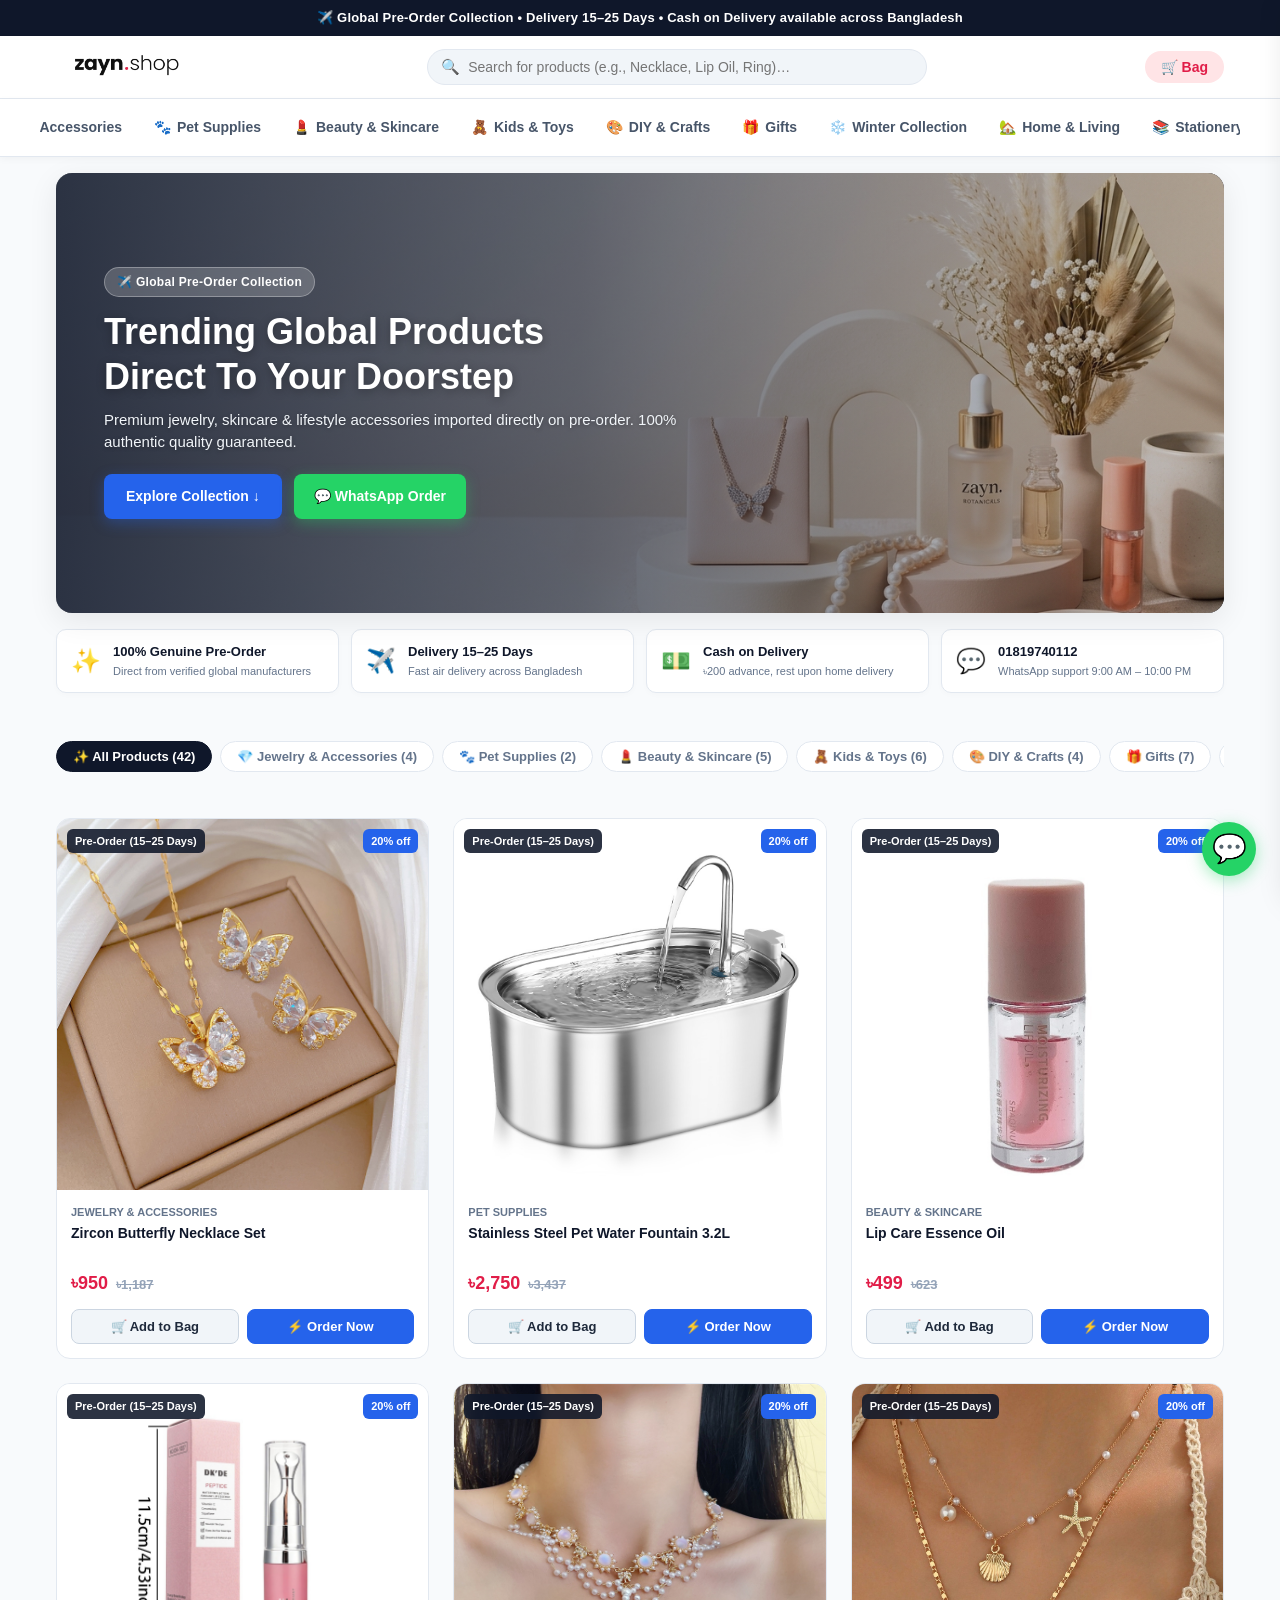
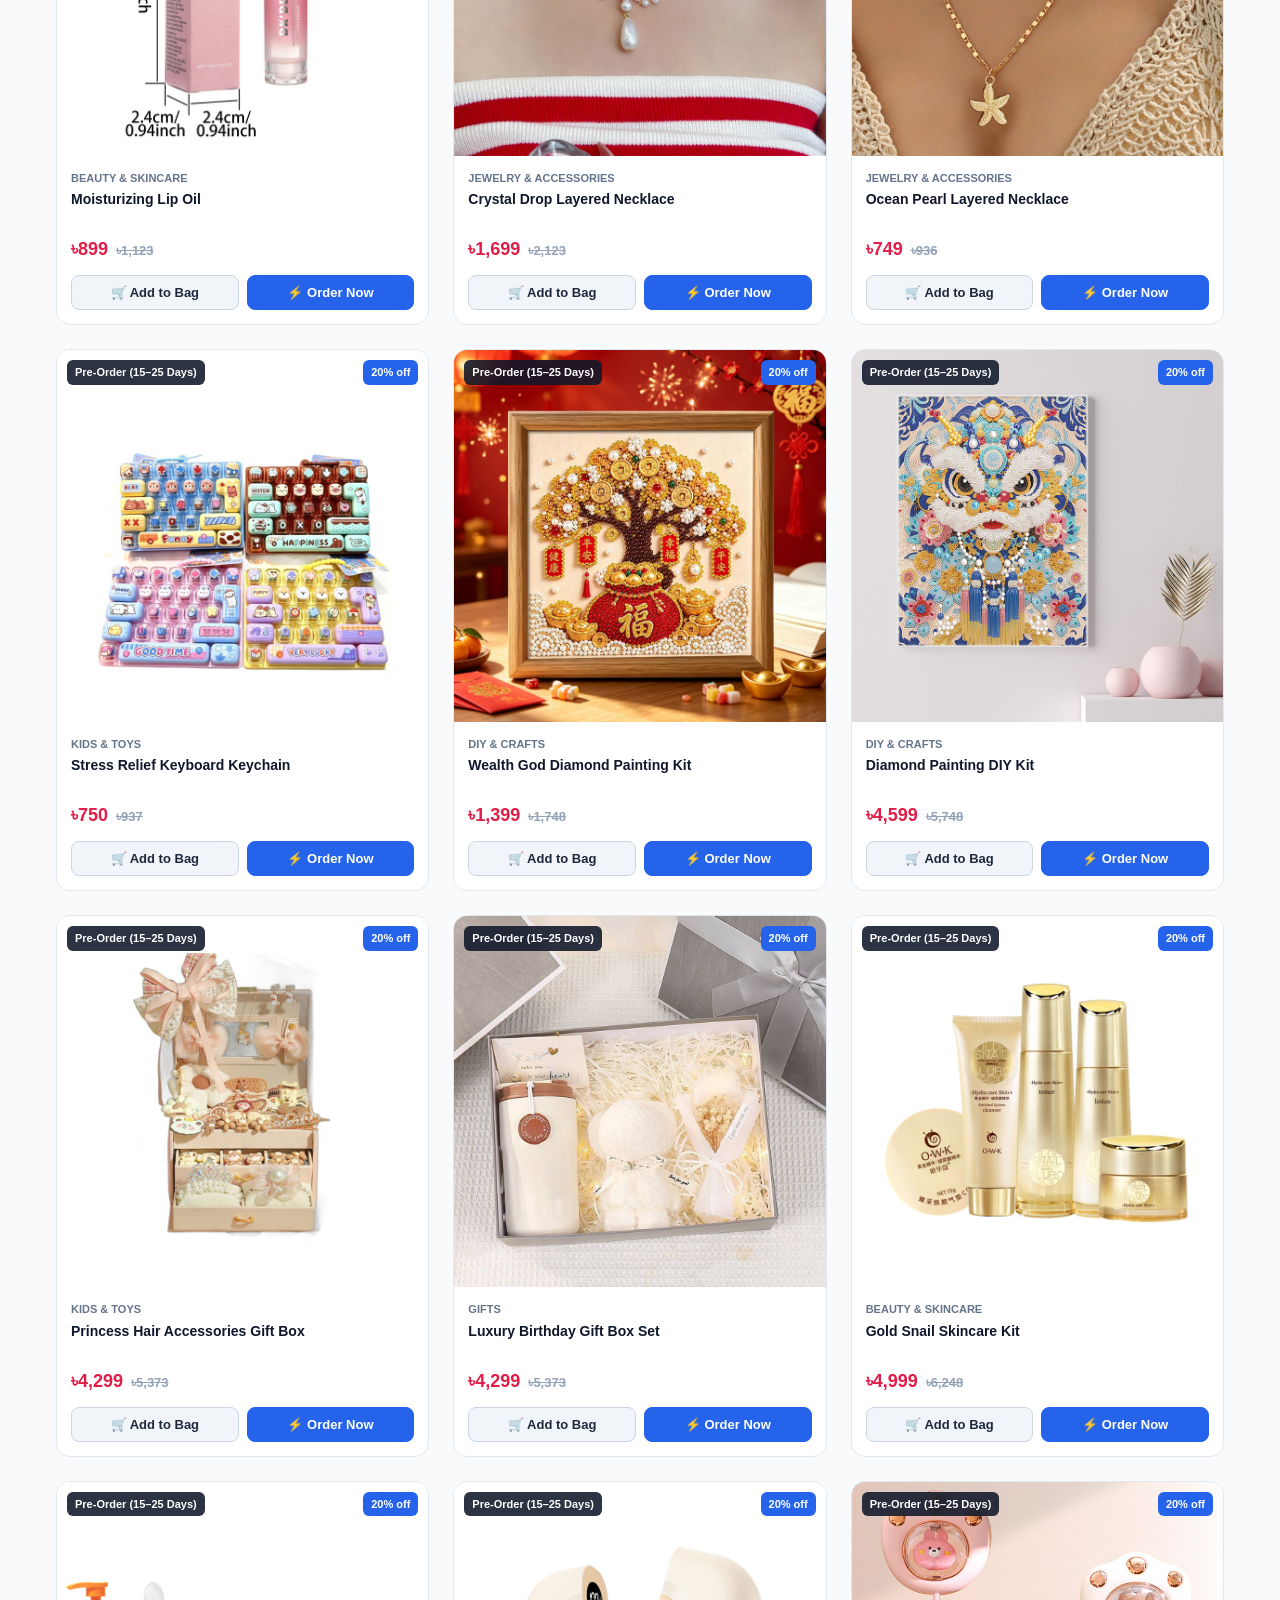
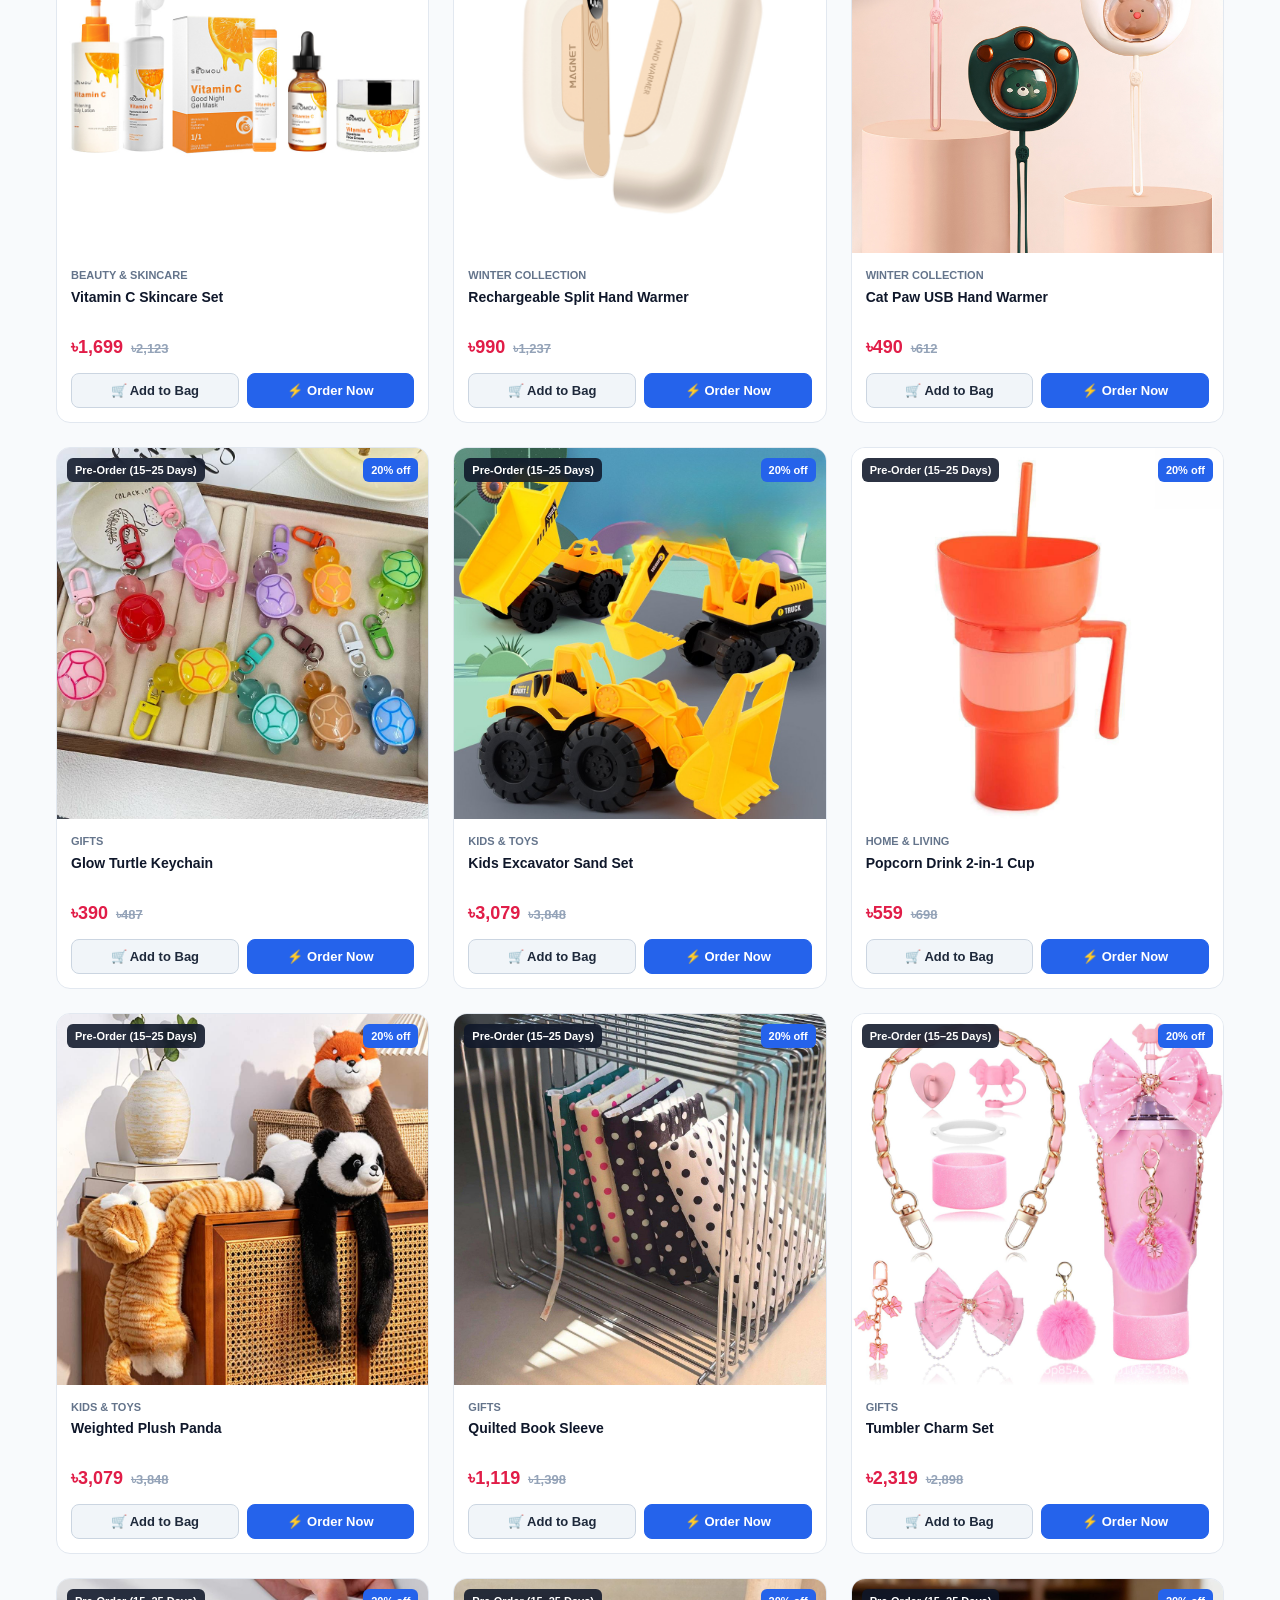
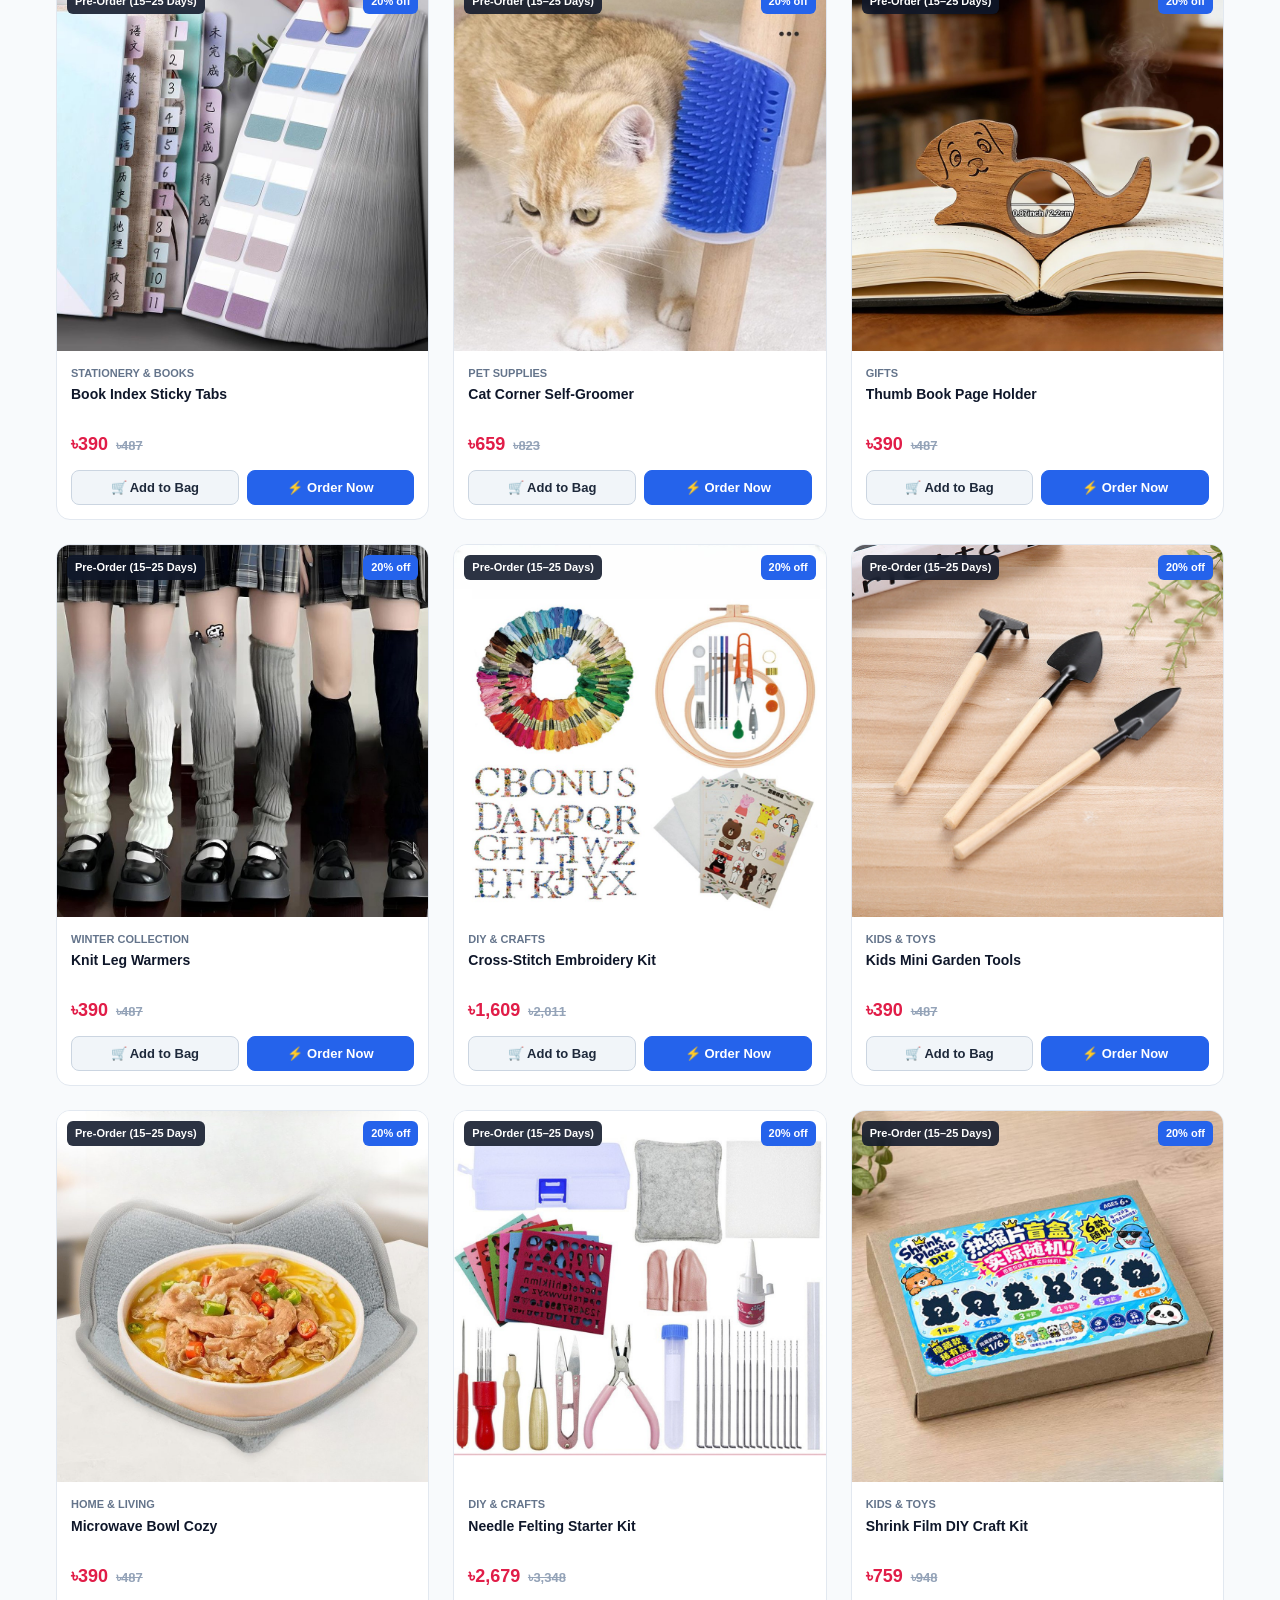
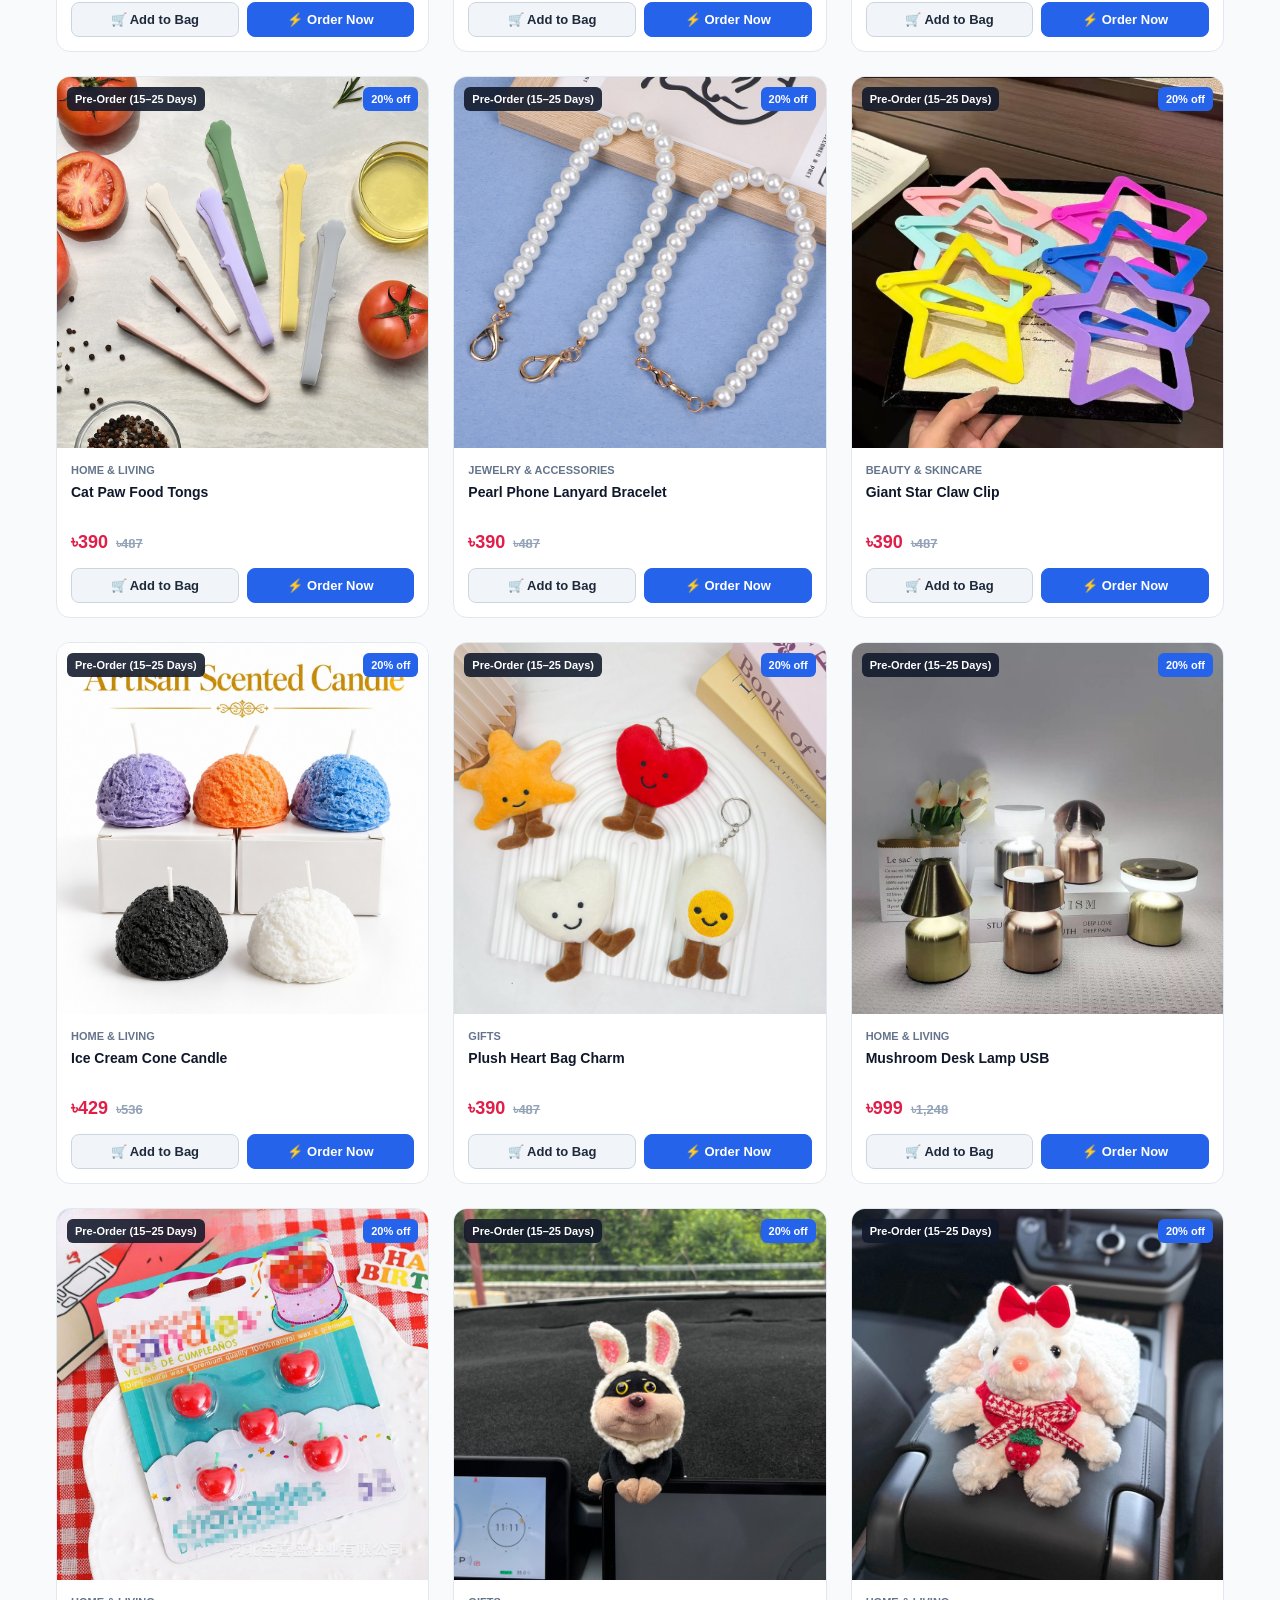
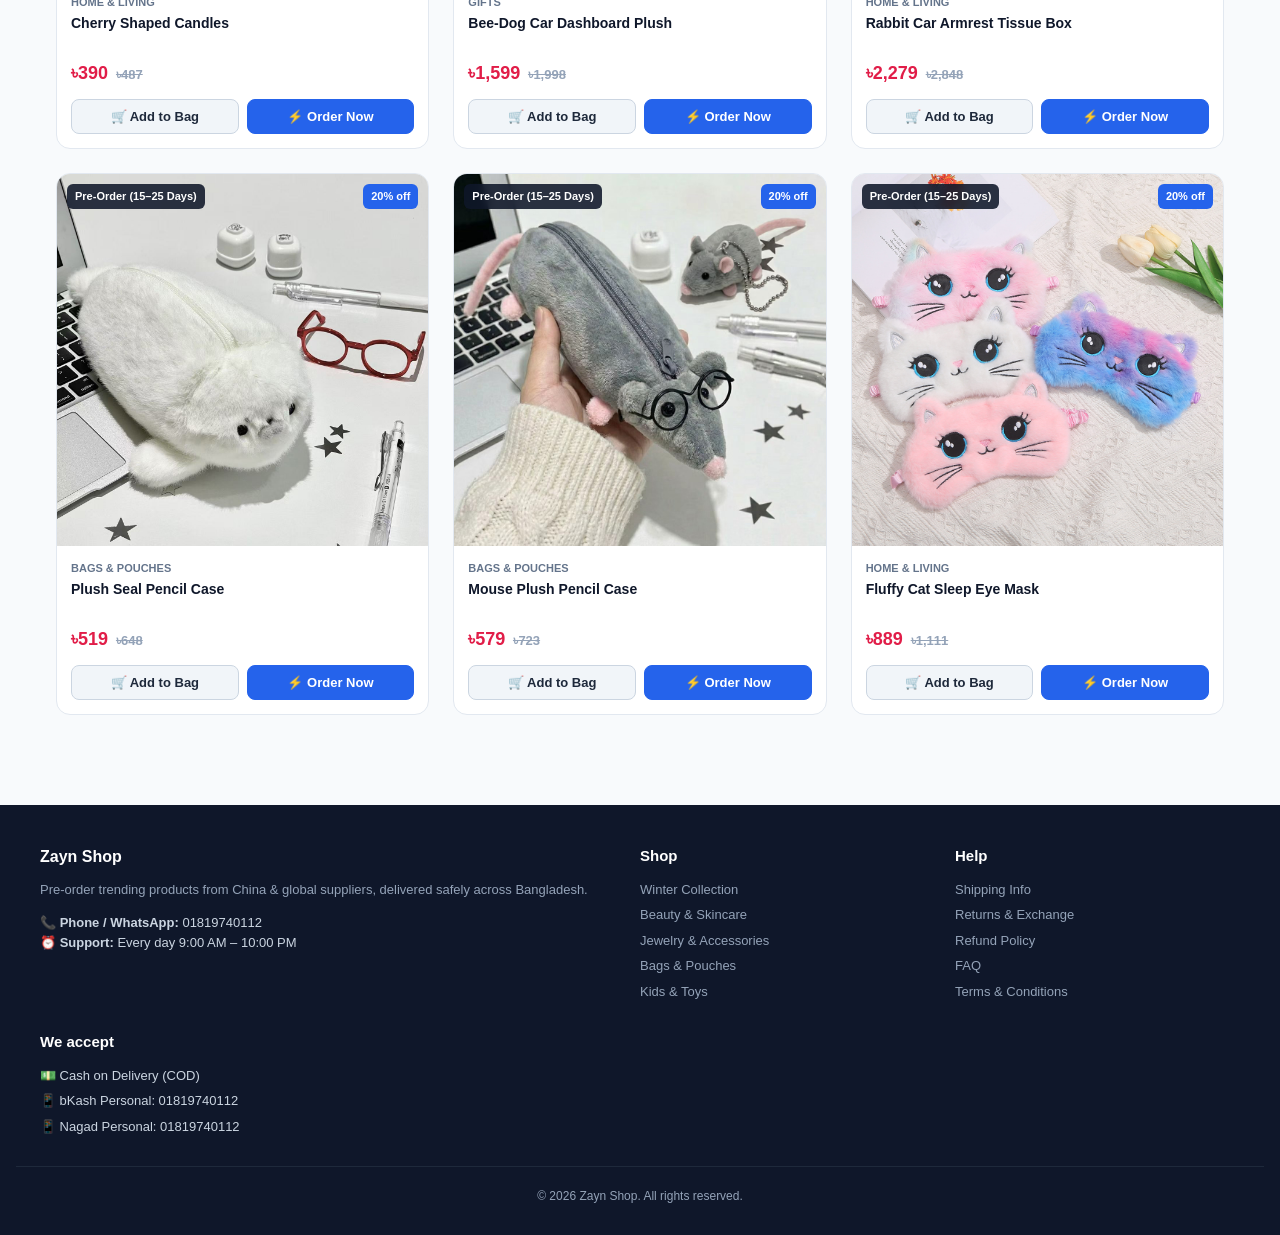
==== index.html @ bf5e83d3 "Fix authentic WP categories, enhance MoveDrop description extractor and 10 categories" ====
<!DOCTYPE html>
<html lang="en">
<head>
  <meta http-equiv="Content-Security-Policy" content="default-src 'self'; img-src 'self' data: https:; script-src 'self' 'unsafe-inline'; style-src 'self' 'unsafe-inline' https://fonts.googleapis.com; font-src 'self' https://fonts.gstatic.com; connect-src 'self' https://script.googleapis.com https://www.googleapis.com;">
  <meta charset="UTF-8">
  <meta name="viewport" content="width=device-width, initial-scale=1.0">
  <title>Zayn Shop — Pre-Order Collection</title>
  <meta name="description" content="Shop the best trending products directly pre-order at Zayn Shop. Jewelry, skin-care and lifestyle items at attractive prices across Bangladesh.">
  <link rel="preconnect" href="https://fonts.googleapis.com">
  <link rel="preconnect" href="https://fonts.gstatic.com" crossorigin>
  <link href="https://fonts.googleapis.com/css2?family=Hind+Siliguri:wght@400;600;700;800;900&display=swap" rel="stylesheet">
  <link rel="stylesheet" href="style.css">
  <link rel="stylesheet" href="style_ecom.css?v=3">
</head>
<body>
  <!-- Top Announcement Bar -->
  <div class="top-bar">
    ✈️ Global Pre-Order Collection • Delivery 15–25 Days • Cash on Delivery available across Bangladesh
  </div>

  <!-- Sticky Header -->
  <header class="site-header">
    <div class="header-container">
      <a href="index.html" class="brand-wrap">
        <img src="images/logo.png" alt="zayn.shop" class="site-logo">
      </a>
      <div class="search-wrap">
        <span class="search-icon">🔍</span>
        <input type="text" id="searchQuery" placeholder="Search for products (e.g., Necklace, Lip Oil, Ring)…">
      </div>
      <div class="header-actions">
        <button class="btn-header-cart" onclick="openCartDrawer()">
          <span>🛒 Bag</span>
          <span class="cart-badge-count" style="display:none">0</span>
        </button>
      </div>
    </div>
  </header>

  <!-- Category Navigation Menu Bar -->
  <nav class="category-nav-bar">
    <div class="category-nav-inner" id="categoryNavInner">
      <a href="javascript:void(0)" class="category-nav-link active" onclick="setCategory('all')"><span>✨</span> <span>All Products</span></a>
      <a href="javascript:void(0)" class="category-nav-link" onclick="setCategory('Jewelry & Accessories')"><span>💎</span> <span>Jewelry & Accessories</span></a>
      <a href="javascript:void(0)" class="category-nav-link" onclick="setCategory('Cute & Toys')"><span>🧸</span> <span>Cute & Toys</span></a>
      <a href="javascript:void(0)" class="category-nav-link" onclick="setCategory('Beauty & Skincare')"><span>💄</span> <span>Beauty & Skincare</span></a>
      <a href="javascript:void(0)" class="category-nav-link" onclick="setCategory('Home & Living')"><span>🏡</span> <span>Home & Living</span></a>
      <a href="javascript:void(0)" class="category-nav-link" onclick="setCategory('Fashion & Wear')"><span>👗</span> <span>Fashion & Wear</span></a>
    </div>
  </nav>

  <!-- Hero Banner Section -->
  <section class="hero-banner-section">
    <div class="hero-banner-card">
      <img src="images/hero_banner.jpg" alt="Zayn Shop Global Pre-Order Collection" class="hero-banner-image">
      <div class="hero-banner-overlay">
        <div class="hero-banner-text">
          <span class="hero-badge">✈️ Global Pre-Order Collection</span>
          <h1 class="hero-title">Trending Global Products<br>Direct To Your Doorstep</h1>
          <p class="hero-subtext">Premium jewelry, skincare & lifestyle accessories imported directly on pre-order. 100% authentic quality guaranteed.</p>
          <div class="hero-cta-group">
            <a href="#categoryPills" class="btn-hero-shop">Explore Collection ↓</a>
            <a href="https://wa.me/8801819740112" target="_blank" class="btn-hero-wa">💬 WhatsApp Order</a>
          </div>
        </div>
      </div>
    </div>

    <!-- Trust Bar -->
    <div class="hero-trust-bar">
      <div class="trust-bar-item">
        <span class="trust-icon">✨</span>
        <div>
          <div class="trust-item-title">100% Genuine Pre-Order</div>
          <div class="trust-item-desc">Direct from verified global manufacturers</div>
        </div>
      </div>
      <div class="trust-bar-item">
        <span class="trust-icon">✈️</span>
        <div>
          <div class="trust-item-title">Delivery 15–25 Days</div>
          <div class="trust-item-desc">Fast air delivery across Bangladesh</div>
        </div>
      </div>
      <div class="trust-bar-item">
        <span class="trust-icon">💵</span>
        <div>
          <div class="trust-item-title">Cash on Delivery</div>
          <div class="trust-item-desc">৳200 advance, rest upon home delivery</div>
        </div>
      </div>
      <div class="trust-bar-item">
        <span class="trust-icon">💬</span>
        <div>
          <div class="trust-item-title">01819740112</div>
          <div class="trust-item-desc">WhatsApp support 9:00 AM – 10:00 PM</div>
        </div>
      </div>
    </div>
  </section>

  <!-- Main Store Content -->
  <main class="main-wrap">
    <div class="category-bar" id="categoryPills"></div>
    <div class="product-grid" id="productGrid">
      <div style="grid-column:1/-1;text-align:center;padding:40px;color:#64748b;">Loading products…</div>
    </div>
  </main>

  <!-- Cart Drawer -->
  <div class="cart-overlay" id="cartOverlay" onclick="closeCartDrawer()"></div>
  <aside class="cart-drawer" id="cartDrawer">
    <div class="cart-header">
      <h3 style="font-size:17px;font-weight:800">🛍️ Your Shopping Bag</h3>
      <button style="background:none;border:none;font-size:18px;cursor:pointer;font-weight:800" onclick="closeCartDrawer()">✕</button>
    </div>
    <div class="cart-items" id="cartItemsList"></div>
    <div class="cart-footer" id="cartFooter">
      <div style="font-size:12px;font-weight:700;margin-bottom:6px;color:#475569">Select Delivery Area:</div>
      <div class="delivery-radio-group">
        <label class="delivery-option">
          <input type="radio" name="deliveryArea" value="dhaka" checked onchange="setDeliveryArea('dhaka')">
          <span>Inside Dhaka (৳70)</span>
        </label>
        <label class="delivery-option">
          <input type="radio" name="deliveryArea" value="outside" onchange="setDeliveryArea('outside')">
          <span>Outside Dhaka (৳130)</span>
        </label>
      </div>
      <div class="cart-summary-line"><span>Subtotal:</span><span id="cartSubtotal">৳0</span></div>
      <div class="cart-summary-line"><span>Delivery Charge:</span><span id="cartDelivery">৳70</span></div>
      <div class="cart-total-line"><span>Total Payable:</span><span id="cartTotal" style="color:var(--pri)">৳0</span></div>
      <p style="font-size:11px;color:#64748b;margin-bottom:12px;background:#fff1f2;padding:6px 10px;border-radius:6px;border:1px solid #fecdd3">
        ⚠️ <b>Pre-order condition:</b> An advance payment of 200 BDT is required to confirm the order. The remaining amount will be paid Cash on Delivery.
      </p>
      <button class="btn-checkout" onclick="window.location.href='order.html'">⚡ Complete Pre-order</button>
    </div>
  </aside>

  <!-- Site Footer -->
  <footer class="site-footer">
    <div class="footer-container">
      <div class="footer-col">
        <h4 style="color:#ffffff;font-size:16px;margin-bottom:10px;">Zayn Shop</h4>
        <p style="line-height:1.7;margin-bottom:12px;color:#94a3b8">Pre-order trending products from China & global suppliers, delivered safely across Bangladesh.</p>
        <p style="color:#cbd5e1">📞 <b>Phone / WhatsApp:</b> 01819740112<br>⏰ <b>Support:</b> Every day 9:00 AM – 10:00 PM</p>
      </div>
      <div class="footer-col">
        <h4>Shop</h4>
        <p style="margin-bottom:6px"><a href="index.html" style="color:#94a3b8;text-decoration:none">Winter Collection</a></p>
        <p style="margin-bottom:6px"><a href="index.html" style="color:#94a3b8;text-decoration:none">Beauty & Skincare</a></p>
        <p style="margin-bottom:6px"><a href="index.html" style="color:#94a3b8;text-decoration:none">Jewelry & Accessories</a></p>
        <p style="margin-bottom:6px"><a href="index.html" style="color:#94a3b8;text-decoration:none">Bags & Pouches</a></p>
        <p><a href="index.html" style="color:#94a3b8;text-decoration:none">Kids & Toys</a></p>
      </div>
      <div class="footer-col">
        <h4>Help</h4>
        <p style="margin-bottom:6px"><a href="#" style="color:#94a3b8;text-decoration:none">Shipping Info</a></p>
        <p style="margin-bottom:6px"><a href="#" style="color:#94a3b8;text-decoration:none">Returns & Exchange</a></p>
        <p style="margin-bottom:6px"><a href="#" style="color:#94a3b8;text-decoration:none">Refund Policy</a></p>
        <p style="margin-bottom:6px"><a href="#" style="color:#94a3b8;text-decoration:none">FAQ</a></p>
        <p><a href="#" style="color:#94a3b8;text-decoration:none">Terms & Conditions</a></p>
      </div>
      <div class="footer-col">
        <h4>We accept</h4>
        <p style="margin-bottom:6px;color:#cbd5e1">💵 Cash on Delivery (COD)</p>
        <p style="margin-bottom:6px;color:#cbd5e1">📱 bKash Personal: 01819740112</p>
        <p style="color:#cbd5e1">📱 Nagad Personal: 01819740112</p>
      </div>
    </div>
    <div class="footer-bottom">
      © 2026 Zayn Shop. All rights reserved.
    </div>
  </footer>

  <!-- Floating WhatsApp Contact Button -->
  <a href="https://wa.me/8801819740112" target="_blank" class="floating-whatsapp-btn" title="Chat on WhatsApp">
    💬
  </a>

  <div id="toast"></div>

  <!-- Scripts -->
  <script src="config.js?v=2"></script>
  <script src="app.js?v=3"></script>
</body>
</html>
---- style.css ----
/* Zayn Shop BD — Pre-Order E-Commerce Styling */
:root {
  --pri: #e11d48;
  --pri-dark: #be123c;
  --pri-light: #ffe4e6;
  --sec: #0f172a;
  --accent: #2563eb;
  --bg: #f8fafc;
  --card: #ffffff;
  --line: #e2e8f0;
  --text: #0f172a;
  --text-mut: #64748b;
  --wa: #25d366;
  --wa-dark: #1da851;
}

* { box-sizing: border-box; margin: 0; padding: 0; }

body {
  font-family: 'Hind Siliguri', -apple-system, BlinkMacSystemFont, "Segoe UI", Roboto, sans-serif;
  background: var(--bg);
  color: var(--text);
  line-height: 1.5;
  -webkit-font-smoothing: antialiased;
}

/* Announcement Top Bar */
.top-bar {
  background: var(--sec);
  color: #fff;
  font-size: 13px;
  font-weight: 600;
  padding: 8px 16px;
  text-align: center;
  letter-spacing: 0.2px;
}

/* Header */
header.site-header {
  background: #fff;
  border-bottom: 1px solid var(--line);
  position: sticky;
  top: 0;
  z-index: 50;
  box-shadow: 0 1px 3px rgba(0,0,0,0.04);
}

.header-container {
  max-width: 1200px;
  margin: 0 auto;
  padding: 12px 16px;
  display: flex;
  align-items: center;
  justify-content: space-between;
  gap: 16px;
}

.brand-wrap {
  display: flex;
  align-items: center;
  text-decoration: none;
}

.site-logo {
  height: 38px;
  width: auto;
  max-width: 170px;
  object-fit: contain;
  display: block;
}

@media (max-width: 600px) {
  .site-logo {
    height: 30px;
    max-width: 140px;
  }
}

.brand-name {
  font-size: 22px;
  font-weight: 900;
  color: var(--pri);
  letter-spacing: -0.5px;
}

.brand-sub {
  font-size: 11px;
  font-weight: 600;
  color: var(--text-mut);
  text-transform: uppercase;
  letter-spacing: 0.5px;
}

/* Search Bar */
.search-wrap {
  flex: 1;
  max-width: 500px;
  position: relative;
}

.search-wrap input {
  width: 100%;
  border: 1px solid var(--line);
  background: #f1f5f9;
  border-radius: 999px;
  padding: 9px 18px 9px 40px;
  font-size: 14px;
  font-family: inherit;
  transition: all 0.2s;
}

.search-wrap input:focus {
  outline: none;
  background: #fff;
  border-color: var(--pri);
  box-shadow: 0 0 0 3px rgba(225, 29, 72, 0.12);
}

.search-icon {
  position: absolute;
  left: 14px;
  top: 50%;
  transform: translateY(-50%);
  color: #94a3b8;
  font-size: 15px;
  pointer-events: none;
}

/* Header Right Actions */
.header-actions {
  display: flex;
  align-items: center;
  gap: 12px;
}

.btn-header-cart {
  position: relative;
  background: var(--pri-light);
  color: var(--pri);
  border: none;
  border-radius: 999px;
  padding: 8px 16px;
  font-size: 14px;
  font-weight: 700;
  cursor: pointer;
  display: inline-flex;
  align-items: center;
  gap: 8px;
  transition: all 0.2s;
}

.btn-header-cart:hover {
  background: #fecdd3;
}

.cart-badge-count {
  background: var(--pri);
  color: #fff;
  font-size: 11px;
  font-weight: 800;
  width: 20px;
  height: 20px;
  border-radius: 50%;
  display: inline-flex;
  align-items: center;
  justify-content: center;
}

/* Hero Banner */
.hero-banner {
  background: linear-gradient(135deg, #fff1f2 0%, #ffe4e6 50%, #f1f5f9 100%);
  border-bottom: 1px solid var(--line);
  padding: 30px 16px 24px;
  text-align: center;
}

.hero-banner h1 {
  font-size: clamp(22px, 4vw, 32px);
  font-weight: 900;
  color: var(--sec);
  margin-bottom: 6px;
}

.hero-banner p {
  color: var(--text-mut);
  font-size: 14px;
  max-width: 650px;
  margin: 0 auto;
}

.trust-pills {
  display: flex;
  justify-content: center;
  gap: 14px;
  flex-wrap: wrap;
  margin-top: 16px;
}

.trust-item {
  background: #fff;
  border: 1px solid #fecdd3;
  padding: 5px 12px;
  border-radius: 999px;
  font-size: 12px;
  font-weight: 700;
  color: var(--pri-dark);
  display: inline-flex;
  align-items: center;
  gap: 5px;
}

/* Main Container */
.main-wrap {
  max-width: 1200px;
  margin: 0 auto;
  padding: 24px 16px 60px;
}

/* Category Filter Pills */
.category-bar {
  display: flex;
  gap: 8px;
  overflow-x: auto;
  padding-bottom: 12px;
  margin-bottom: 24px;
  scrollbar-width: none;
}
.category-bar::-webkit-scrollbar { display: none; }

.cat-pill {
  white-space: nowrap;
  background: #fff;
  border: 1px solid var(--line);
  border-radius: 999px;
  padding: 7px 16px;
  font-size: 13px;
  font-weight: 700;
  color: var(--text-mut);
  cursor: pointer;
  transition: all 0.2s;
}

.cat-pill.active {
  background: var(--sec);
  color: #fff;
  border-color: var(--sec);
}

/* Product Grid - Exactly 3 products per row on desktop */
.product-grid {
  display: grid;
  grid-template-columns: repeat(3, 1fr) !important;
  gap: 24px !important;
}

@media (max-width: 960px) {
  .product-grid {
    grid-template-columns: repeat(2, 1fr) !important;
    gap: 16px !important;
  }
}
@media (max-width: 580px) {
  .product-grid {
    grid-template-columns: 1fr !important;
    gap: 14px !important;
  }
}

/* Product Card */
.product-card {
  background: var(--card);
  border: 1px solid var(--line);
  border-radius: 14px;
  overflow: hidden;
  display: flex;
  flex-direction: column;
  transition: transform 0.2s, box-shadow 0.2s;
  cursor: pointer;
}

.product-card:hover {
  transform: translateY(-4px);
  box-shadow: 0 10px 25px -5px rgba(0,0,0,0.08);
}

.prod-img-wrap {
  position: relative;
  width: 100%;
  padding-top: 100%; /* 1:1 Aspect Ratio */
  background: #f1f5f9;
  overflow: hidden;
}

.prod-img {
  position: absolute;
  top: 0; left: 0;
  width: 100%; height: 100%;
  object-fit: cover;
  transition: transform 0.3s;
}

.product-card:hover .prod-img {
  transform: scale(1.05);
}

.badge-preorder {
  position: absolute;
  top: 10px; left: 10px;
  background: rgba(15, 23, 42, 0.85);
  color: #fff;
  font-size: 11px;
  font-weight: 800;
  padding: 3px 8px;
  border-radius: 6px;
  backdrop-filter: blur(4px);
  z-index: 2;
}

.badge-discount {
  position: absolute;
  top: 10px; right: 10px;
  background: var(--pri);
  color: #fff;
  font-size: 11px;
  font-weight: 800;
  padding: 3px 7px;
  border-radius: 6px;
  z-index: 2;
}

.prod-body {
  padding: 14px;
  display: flex;
  flex-direction: column;
  flex: 1;
}

.prod-cat {
  font-size: 11px;
  font-weight: 700;
  color: var(--text-mut);
  text-transform: uppercase;
  margin-bottom: 4px;
}

.prod-title {
  font-size: 14px;
  font-weight: 700;
  color: var(--sec);
  line-height: 1.4;
  margin-bottom: 8px;
  display: -webkit-box;
  -webkit-line-clamp: 2;
  -webkit-box-orient: vertical;
  overflow: hidden;
  height: 38px;
}

.prod-price-row {
  display: flex;
  align-items: baseline;
  gap: 8px;
  margin-top: auto;
  margin-bottom: 12px;
}

.price-current {
  font-size: 18px;
  font-weight: 900;
  color: var(--pri);
}

.price-old {
  font-size: 13px;
  color: #94a3b8;
  text-decoration: line-through;
  font-weight: 600;
}

.prod-actions {
  display: grid;
  grid-template-columns: 1fr 1fr;
  gap: 10px;
  width: 100%;
}

.btn-card-cart {
  background: #f1f5f9;
  color: var(--sec);
  border: 1px solid var(--line);
  padding: 10px 8px;
  border-radius: 8px;
  font-size: 13px;
  font-weight: 700;
  cursor: pointer;
  transition: all 0.15s;
  white-space: nowrap !important;
  display: inline-flex !important;
  align-items: center !important;
  justify-content: center !important;
  gap: 6px !important;
  box-sizing: border-box;
}
.btn-card-cart:hover { background: #e2e8f0; }

.btn-card-buy {
  background: #2563eb;
  color: #fff;
  border: 1px solid #2563eb;
  padding: 10px 8px;
  border-radius: 8px;
  font-size: 13px;
  font-weight: 700;
  cursor: pointer;
  transition: all 0.15s;
  white-space: nowrap !important;
  display: inline-flex !important;
  align-items: center !important;
  justify-content: center !important;
  gap: 6px !important;
  box-sizing: border-box;
}
.btn-card-buy:hover { background: #1d4ed8; }

/* Quick View Modal */
.modal-overlay {
  position: fixed;
  inset: 0;
  background: rgba(0,0,0,0.6);
  backdrop-filter: blur(4px);
  display: none;
  align-items: center;
  justify-content: center;
  z-index: 100;
  padding: 16px;
}

.modal-content {
  background: #fff;
  border-radius: 16px;
  max-width: 700px;
  width: 100%;
  max-height: 90vh;
  overflow-y: auto;
  position: relative;
  box-shadow: 0 20px 40px rgba(0,0,0,0.2);
}

.modal-close {
  position: absolute;
  top: 14px; right: 14px;
  background: #f1f5f9;
  border: none;
  width: 32px; height: 32px;
  border-radius: 50%;
  cursor: pointer;
  font-size: 16px;
  font-weight: 800;
  display: flex;
  align-items: center;
  justify-content: center;
  z-index: 10;
}

.modal-body-grid {
  display: grid;
  grid-template-columns: 1fr 1fr;
  gap: 24px;
  padding: 24px;
}

@media (max-width: 640px) {
  .modal-body-grid { grid-template-columns: 1fr; padding: 18px; }
}

.modal-img-wrap img {
  width: 100%;
  border-radius: 12px;
  object-fit: cover;
}

.modal-info h2 {
  font-size: 20px;
  font-weight: 800;
  color: var(--sec);
  margin-bottom: 6px;
}

.modal-desc {
  font-size: 13px;
  color: var(--text-mut);
  margin: 14px 0;
  line-height: 1.6;
}

.modal-qty-row {
  display: flex;
  align-items: center;
  gap: 12px;
  margin-bottom: 18px;
}

.qty-control {
  display: inline-flex;
  align-items: center;
  border: 1px solid var(--line);
  border-radius: 8px;
  overflow: hidden;
}

.qty-control button {
  background: #f1f5f9;
  border: none;
  width: 32px; height: 32px;
  cursor: pointer;
  font-size: 16px;
  font-weight: 800;
}

.qty-control span, .qty-control input {
  width: 40px;
  text-align: center;
  font-weight: 800;
  font-size: 14px;
  border: none;
  background: #fff;
}

/* Slide-Out Cart Drawer */
.cart-overlay {
  position: fixed;
  inset: 0;
  background: rgba(0,0,0,0.5);
  display: none;
  z-index: 150;
}
.cart-overlay.open { display: block; }

.cart-drawer {
  position: fixed;
  top: 0; right: -420px;
  width: 100%;
  max-width: 400px;
  height: 100%;
  background: #fff;
  z-index: 160;
  display: flex;
  flex-direction: column;
  box-shadow: -10px 0 30px rgba(0,0,0,0.15);
  transition: right 0.3s ease-in-out;
}
.cart-drawer.open { right: 0; }

.cart-header {
  padding: 18px 20px;
  border-bottom: 1px solid var(--line);
  display: flex;
  justify-content: space-between;
  align-items: center;
}

.cart-items {
  flex: 1;
  overflow-y: auto;
  padding: 16px 20px;
}

.cart-item {
  display: flex;
  gap: 12px;
  padding: 12px 0;
  border-bottom: 1px solid var(--line);
  position: relative;
}

.cart-item-img {
  width: 65px; height: 65px;
  border-radius: 8px;
  object-fit: cover;
}

.cart-item-info { flex: 1; }
.cart-item-title { font-size: 13px; font-weight: 700; color: var(--sec); line-height: 1.3; }
.cart-item-price { font-size: 13px; font-weight: 800; color: var(--pri); margin: 4px 0 6px; }
.cart-item-del {
  background: none; border: none;
  color: #94a3b8; cursor: pointer;
  font-size: 14px; padding: 4px;
}
.cart-item-del:hover { color: var(--pri); }

.cart-footer {
  padding: 20px;
  background: #f8fafc;
  border-top: 1px solid var(--line);
}

.delivery-radio-group {
  display: grid;
  grid-template-columns: 1fr 1fr;
  gap: 8px;
  margin-bottom: 14px;
}

.delivery-option {
  border: 1px solid var(--line);
  background: #fff;
  padding: 8px 10px;
  border-radius: 8px;
  cursor: pointer;
  font-size: 12px;
  font-weight: 700;
  display: flex;
  align-items: center;
  gap: 6px;
}

.delivery-option input { cursor: pointer; }

.cart-summary-line {
  display: flex;
  justify-content: space-between;
  font-size: 13px;
  margin-bottom: 6px;
  color: var(--text-mut);
}

.cart-total-line {
  display: flex;
  justify-content: space-between;
  font-size: 17px;
  font-weight: 900;
  color: var(--sec);
  padding-top: 8px;
  border-top: 1px dashed var(--line);
  margin-bottom: 14px;
}

.btn-checkout {
  width: 100%;
  background: var(--pri);
  color: #fff;
  border: none;
  padding: 12px;
  border-radius: 10px;
  font-size: 15px;
  font-weight: 800;
  cursor: pointer;
  transition: all 0.2s;
  display: flex;
  align-items: center;
  justify-content: center;
  gap: 8px;
}
.btn-checkout:hover { background: var(--pri-dark); }

/* Form Modal */
.form-group {
  margin-bottom: 14px;
}
.form-group label {
  display: block;
  font-size: 13px;
  font-weight: 700;
  color: var(--sec);
  margin-bottom: 5px;
}
.form-group input, .form-group textarea, .form-group select {
  width: 100%;
  border: 1px solid var(--line);
  border-radius: 8px;
  padding: 9px 12px;
  font-size: 14px;
  font-family: inherit;
}
.form-group input:focus, .form-group textarea:focus {
  outline: none;
  border-color: var(--pri);
}

/* Toast */
.toast {
  position: fixed;
  bottom: 24px; left: 50%;
  transform: translateX(-50%) translateY(100px);
  background: #0f172a;
  color: #fff;
  padding: 10px 22px;
  border-radius: 999px;
  font-size: 13px;
  font-weight: 700;
  z-index: 200;
  opacity: 0;
  transition: all 0.3s;
  box-shadow: 0 10px 25px rgba(0,0,0,0.2);
}
.toast.show {
  transform: translateX(-50%) translateY(0);
  opacity: 1;
}

/* Footer */
footer.site-footer {
  background: #0f172a;
  color: #94a3b8;
  padding: 40px 16px 30px;
  font-size: 13px;
}
.footer-container {
  max-width: 1200px;
  margin: 0 auto;
  display: grid;
  grid-template-columns: 2fr 1fr 1fr;
  gap: 30px;
  margin-bottom: 30px;
}
@media (max-width: 768px) {
  .footer-container { grid-template-columns: 1fr; }
}
.footer-col h4 {
  color: #fff;
  font-size: 15px;
  margin-bottom: 12px;
  font-weight: 800;
}
.footer-bottom {
  border-top: 1px solid #1e293b;
  padding-top: 20px;
  text-align: center;
  font-size: 12px;
}
---- style_ecom.css ----
/* Zayn Shop BD — E-Commerce Layout & Product Page System */

/* Enforce 3 products per row on desktop & single-line action buttons */
.product-grid {
  display: grid !important;
  grid-template-columns: repeat(3, 1fr) !important;
  gap: 24px !important;
  padding: 10px 0 30px !important;
}

@media (max-width: 960px) {
  .product-grid {
    grid-template-columns: repeat(2, 1fr) !important;
    gap: 16px !important;
  }
}

@media (max-width: 580px) {
  .product-grid {
    grid-template-columns: 1fr !important;
    gap: 14px !important;
  }
}

/* Single line buttons on product cards */
.prod-actions {
  display: grid !important;
  grid-template-columns: 1fr 1fr !important;
  gap: 8px !important;
  width: 100% !important;
  margin-top: auto !important;
}

.btn-card-cart,
.btn-card-buy {
  white-space: nowrap !important;
  display: inline-flex !important;
  align-items: center !important;
  justify-content: center !important;
  gap: 6px !important;
  font-size: 13px !important;
  font-weight: 700 !important;
  padding: 9px 8px !important;
  border-radius: 8px !important;
  cursor: pointer !important;
  text-decoration: none !important;
  box-sizing: border-box !important;
  text-align: center !important;
  transition: all 0.2s ease !important;
}

.btn-card-cart {
  background: #f1f5f9 !important;
  color: #1e293b !important;
  border: 1px solid #cbd5e1 !important;
}
.btn-card-cart:hover {
  background: #e2e8f0 !important;
}

.btn-card-buy {
  background: #2563eb !important;
  color: #ffffff !important;
  border: 1px solid #2563eb !important;
}
.btn-card-buy:hover {
  background: #1d4ed8 !important;
}

/* Badges on product cards */
.badge-preorder {
  position: absolute;
  top: 10px;
  left: 10px;
  background: rgba(15, 23, 42, 0.88);
  color: #fff;
  font-size: 11px;
  font-weight: 700;
  padding: 4px 8px;
  border-radius: 6px;
  z-index: 2;
  white-space: nowrap;
}

.badge-discount {
  position: absolute;
  top: 10px;
  right: 10px;
  background: #2563eb;
  color: #fff;
  font-size: 11px;
  font-weight: 800;
  padding: 4px 8px;
  border-radius: 6px;
  z-index: 2;
  white-space: nowrap;
}

/* =========================================================
   PRODUCT DETAIL PAGE (Matches User's Reference Screenshot)
   ========================================================= */

.pdp-page-container {
  max-width: 1180px;
  margin: 0 auto;
  padding: 20px 16px 60px;
}

/* Category Navigation Bar under Header */
.category-nav-bar {
  background: #ffffff;
  border-bottom: 1px solid #e2e8f0;
  padding: 12px 0;
  position: sticky;
  top: 60px;
  z-index: 90;
  box-shadow: 0 2px 8px rgba(0, 0, 0, 0.04);
}

.category-nav-inner {
  max-width: 1200px;
  margin: 0 auto;
  padding: 0 16px;
  display: flex;
  align-items: center;
  justify-content: center;
  gap: 24px;
  overflow-x: auto;
  white-space: nowrap;
  scrollbar-width: none;
}
.category-nav-inner::-webkit-scrollbar { display: none; }

.category-nav-link {
  font-size: 14px;
  font-weight: 600;
  color: #475569;
  text-decoration: none;
  padding: 6px 4px;
  position: relative;
  transition: all 0.2s ease;
  cursor: pointer;
  display: inline-flex;
  align-items: center;
  gap: 6px;
}
.category-nav-link:hover, .category-nav-link.active {
  color: #0f172a;
  font-weight: 800;
}
.category-nav-link.active::after {
  content: "";
  position: absolute;
  bottom: -4px;
  left: 0;
  right: 0;
  height: 2.5px;
  background: #0f172a;
  border-radius: 2px;
}

/* Breadcrumb */
.pdp-breadcrumb {
  font-size: 13px;
  color: #64748b;
  margin-bottom: 24px;
}
.pdp-breadcrumb a {
  color: #64748b;
  text-decoration: none;
}
.pdp-breadcrumb a:hover {
  color: #0f172a;
  text-decoration: underline;
}
.pdp-breadcrumb span.current {
  color: #0f172a;
  font-weight: 700;
}

/* Main 2-Column Product Layout */
.pdp-main-grid {
  display: grid;
  grid-template-columns: 1fr 1fr;
  gap: 48px;
  align-items: start;
  margin-bottom: 48px;
}

@media (max-width: 860px) {
  .pdp-main-grid {
    grid-template-columns: 1fr;
    gap: 30px;
  }
}

/* Gallery (Left) */
.pdp-gallery-wrap {
  display: flex;
  flex-direction: column;
  gap: 14px;
}

.pdp-main-img-box {
  position: relative;
  background: #ffffff;
  border: 1px solid #e2e8f0;
  border-radius: 12px;
  overflow: hidden;
  text-align: center;
  padding: 24px;
  box-shadow: 0 4px 16px rgba(0,0,0,0.03);
}

.pdp-main-img {
  max-width: 100%;
  max-height: 480px;
  object-fit: contain;
  border-radius: 8px;
  transition: transform 0.3s ease;
}
.pdp-main-img:hover {
  transform: scale(1.02);
}

.pdp-zoom-btn {
  position: absolute;
  top: 14px;
  right: 14px;
  background: rgba(255, 255, 255, 0.9);
  border: 1px solid #e2e8f0;
  border-radius: 50%;
  width: 36px;
  height: 36px;
  display: flex;
  align-items: center;
  justify-content: center;
  font-size: 16px;
  color: #475569;
  cursor: pointer;
  box-shadow: 0 2px 6px rgba(0,0,0,0.08);
}

.pdp-thumb-row {
  display: grid;
  grid-template-columns: repeat(4, 1fr);
  gap: 12px;
}

.pdp-thumb-item {
  border: 2px solid #e2e8f0;
  border-radius: 8px;
  background: #ffffff;
  padding: 6px;
  cursor: pointer;
  text-align: center;
  transition: all 0.2s ease;
}
.pdp-thumb-item.active, .pdp-thumb-item:hover {
  border-color: #2563eb;
  box-shadow: 0 2px 8px rgba(37, 99, 235, 0.15);
}
.pdp-thumb-item img {
  width: 100%;
  height: 64px;
  object-fit: cover;
  border-radius: 4px;
}

/* Info Column (Right) */
.pdp-info-wrap {
  display: flex;
  flex-direction: column;
}

.pdp-badge-row {
  display: flex;
  align-items: center;
  gap: 8px;
  margin-bottom: 10px;
}

.pdp-badge-tag {
  background: #0f172a;
  color: #ffffff;
  font-size: 11px;
  font-weight: 800;
  padding: 4px 10px;
  border-radius: 4px;
  letter-spacing: 0.3px;
  text-transform: uppercase;
}

.pdp-badge-time {
  background: #e2e8f0;
  color: #334155;
  font-size: 11px;
  font-weight: 700;
  padding: 4px 10px;
  border-radius: 4px;
}

.pdp-cat-label {
  font-size: 13px;
  font-weight: 600;
  color: #64748b;
  margin-bottom: 6px;
}

.pdp-title {
  font-size: 26px;
  font-weight: 800;
  color: #0f172a;
  line-height: 1.3;
  margin-bottom: 12px;
}

.pdp-price-row {
  display: flex;
  align-items: baseline;
  gap: 12px;
  margin-bottom: 16px;
}

.pdp-price-current {
  font-size: 28px;
  font-weight: 900;
  color: #0f172a;
}

.pdp-price-old {
  font-size: 18px;
  color: #94a3b8;
  text-decoration: line-through;
  font-weight: 600;
}

.pdp-discount-pill {
  background: #fee2e2;
  color: #dc2626;
  font-size: 12px;
  font-weight: 800;
  padding: 3px 8px;
  border-radius: 999px;
}

/* Highlights list */
.pdp-highlights {
  list-style: none;
  padding: 0;
  margin: 0 0 20px 0;
}
.pdp-highlights li {
  font-size: 14px;
  color: #334155;
  line-height: 1.6;
  margin-bottom: 6px;
  position: relative;
  padding-left: 18px;
}
.pdp-highlights li::before {
  content: "•";
  color: #64748b;
  position: absolute;
  left: 4px;
  font-weight: bold;
}

/* Quantity and Action Buttons */
.pdp-actions-box {
  display: flex;
  flex-direction: column;
  gap: 10px;
  margin-bottom: 24px;
}

.pdp-qty-and-cart-row {
  display: flex;
  align-items: center;
  gap: 12px;
}

.pdp-qty-stepper {
  display: inline-flex;
  align-items: center;
  border: 1px solid #cbd5e1;
  border-radius: 8px;
  background: #ffffff;
  overflow: hidden;
  height: 44px;
}

.pdp-qty-stepper button {
  background: #f8fafc;
  border: none;
  width: 40px;
  height: 100%;
  font-size: 18px;
  font-weight: 700;
  cursor: pointer;
  color: #334155;
  transition: background 0.15s;
}
.pdp-qty-stepper button:hover {
  background: #e2e8f0;
}

.pdp-qty-stepper input {
  width: 46px;
  height: 100%;
  border: none;
  text-align: center;
  font-size: 15px;
  font-weight: 700;
  color: #0f172a;
}

.btn-pdp-cart {
  flex: 1;
  height: 44px;
  background: #ffffff;
  border: 1.5px solid #0f172a;
  color: #0f172a;
  font-size: 14px;
  font-weight: 800;
  border-radius: 8px;
  cursor: pointer;
  display: flex;
  align-items: center;
  justify-content: center;
  gap: 8px;
  transition: all 0.2s ease;
}
.btn-pdp-cart:hover {
  background: #f8fafc;
  border-color: #2563eb;
  color: #2563eb;
}

.btn-pdp-buy {
  width: 100%;
  height: 46px;
  background: #555e6c;
  color: #ffffff;
  border: none;
  border-radius: 8px;
  font-size: 15px;
  font-weight: 800;
  cursor: pointer;
  display: flex;
  align-items: center;
  justify-content: center;
  gap: 8px;
  transition: background 0.2s ease;
}
.btn-pdp-buy:hover {
  background: #333d4b;
}

.btn-pdp-whatsapp {
  width: 100%;
  height: 44px;
  background: #25d366;
  color: #ffffff;
  border: none;
  border-radius: 8px;
  font-size: 14px;
  font-weight: 800;
  cursor: pointer;
  text-decoration: none;
  display: flex;
  align-items: center;
  justify-content: center;
  gap: 8px;
  transition: background 0.2s ease;
}
.btn-pdp-whatsapp:hover {
  background: #1ebc59;
}

.pdp-categories-tag {
  font-size: 13px;
  color: #64748b;
  margin-bottom: 16px;
}

/* Trust Information Box */
.pdp-trust-box {
  background: #f8fafc;
  border: 1px solid #e2e8f0;
  border-radius: 10px;
  padding: 16px 18px;
  display: flex;
  flex-direction: column;
  gap: 10px;
}

.pdp-trust-item {
  display: flex;
  align-items: flex-start;
  gap: 10px;
  font-size: 13px;
  color: #334155;
  line-height: 1.4;
}

.pdp-trust-check {
  color: #10b981;
  font-size: 15px;
  font-weight: 900;
  line-height: 1;
}

.pdp-trust-item b {
  color: #0f172a;
}

/* Tabs Section (Description, Images, Additional, Reviews) */
.pdp-tabs-container {
  border-top: 1px solid #e2e8f0;
  padding-top: 30px;
  margin-bottom: 50px;
}

.pdp-tabs-header {
  display: flex;
  gap: 28px;
  border-bottom: 2px solid #f1f5f9;
  margin-bottom: 24px;
  overflow-x: auto;
  white-space: nowrap;
}

.pdp-tab-btn {
  background: none;
  border: none;
  padding: 10px 4px 14px;
  font-size: 15px;
  font-weight: 700;
  color: #64748b;
  cursor: pointer;
  position: relative;
  transition: color 0.2s;
}

.pdp-tab-btn:hover {
  color: #0f172a;
}

.pdp-tab-btn.active {
  color: #0f172a;
}
.pdp-tab-btn.active::after {
  content: "";
  position: absolute;
  bottom: -2px;
  left: 0;
  right: 0;
  height: 2px;
  background: #0f172a;
}

.pdp-tab-pane {
  display: none;
}
.pdp-tab-pane.active {
  display: block;
}

.pdp-desc-text {
  font-size: 14px;
  color: #334155;
  line-height: 1.8;
  margin-bottom: 24px;
  white-space: pre-line;
  word-break: break-word;
}

/* Specifications Table */
.pdp-specs-table {
  width: 100%;
  border-collapse: collapse;
  font-size: 13px;
  margin-top: 16px;
}

.pdp-specs-table td {
  padding: 12px 16px;
  border: 1px solid #e2e8f0;
}

.pdp-specs-table tr:nth-child(even) td {
  background: #fafafa;
}

.pdp-specs-table td.col-head {
  font-weight: 700;
  color: #0f172a;
  background: #f8fafc;
  width: 18%;
}

.pdp-specs-table td.col-val {
  color: #475569;
  width: 32%;
}

@media (max-width: 700px) {
  .pdp-specs-table, .pdp-specs-table tbody, .pdp-specs-table tr, .pdp-specs-table td {
    display: block;
    width: 100% !important;
  }
  .pdp-specs-table td.col-head {
    border-bottom: none;
    padding-bottom: 4px;
  }
}

/* Related Products Section */
.related-section {
  margin-top: 40px;
}

.related-title {
  font-size: 22px;
  font-weight: 800;
  color: #0f172a;
  margin-bottom: 20px;
}

.related-grid {
  display: grid;
  grid-template-columns: repeat(4, 1fr);
  gap: 18px;
}

@media (max-width: 900px) {
  .related-grid {
    grid-template-columns: repeat(2, 1fr);
  }
}
@media (max-width: 500px) {
  .related-grid {
    grid-template-columns: 1fr;
  }
}

.related-card {
  background: #ffffff;
  border: 1px solid #e2e8f0;
  border-radius: 10px;
  overflow: hidden;
  display: flex;
  flex-direction: column;
  transition: transform 0.2s, box-shadow 0.2s;
  cursor: pointer;
}
.related-card:hover {
  transform: translateY(-4px);
  box-shadow: 0 8px 20px rgba(0,0,0,0.06);
}

.related-img-wrap {
  position: relative;
  width: 100%;
  padding-top: 100%;
  background: #f8fafc;
}

.related-img {
  position: absolute;
  top: 0; left: 0;
  width: 100%; height: 100%;
  object-fit: cover;
}

.related-body {
  padding: 12px;
  display: flex;
  flex-direction: column;
  flex: 1;
}

.related-cat {
  font-size: 11px;
  font-weight: 600;
  color: #94a3b8;
  margin-bottom: 4px;
  text-transform: uppercase;
}

.related-name {
  font-size: 13px;
  font-weight: 700;
  color: #0f172a;
  line-height: 1.4;
  height: 36px;
  overflow: hidden;
  display: -webkit-box;
  -webkit-line-clamp: 2;
  -webkit-box-orient: vertical;
  margin-bottom: 8px;
}

.related-price {
  font-size: 15px;
  font-weight: 800;
  color: #0f172a;
  margin-top: auto;
  margin-bottom: 10px;
}

.btn-related-order {
  width: 100%;
  background: #000000;
  color: #ffffff;
  border: none;
  padding: 8px;
  border-radius: 6px;
  font-size: 12px;
  font-weight: 700;
  cursor: pointer;
  text-align: center;
  transition: background 0.15s;
}
.btn-related-order:hover {
  background: #2563eb;
}

/* Floating WhatsApp Widget */
.floating-whatsapp-btn {
  position: fixed;
  bottom: 24px;
  right: 24px;
  width: 54px;
  height: 54px;
  background: #25d366;
  border-radius: 50%;
  display: flex;
  align-items: center;
  justify-content: center;
  color: #ffffff;
  font-size: 28px;
  box-shadow: 0 4px 16px rgba(37, 211, 102, 0.4);
  z-index: 999;
  text-decoration: none;
  transition: transform 0.2s ease, box-shadow 0.2s ease;
}
.floating-whatsapp-btn:hover {
  transform: scale(1.08);
  box-shadow: 0 6px 20px rgba(37, 211, 102, 0.5);
}

/* =========================================================
   HERO BANNER COMPONENT
   ========================================================= */

.hero-banner-section {
  max-width: 1200px;
  margin: 16px auto 24px;
  padding: 0 16px;
}

.hero-banner-card {
  position: relative;
  width: 100%;
  border-radius: 16px;
  overflow: hidden;
  box-shadow: 0 8px 30px rgba(0, 0, 0, 0.08);
  background: #0f172a;
}

.hero-banner-image {
  width: 100%;
  height: auto;
  max-height: 440px;
  object-fit: cover;
  display: block;
}

.hero-banner-overlay {
  position: absolute;
  inset: 0;
  background: linear-gradient(90deg, rgba(15, 23, 42, 0.88) 0%, rgba(15, 23, 42, 0.65) 45%, rgba(15, 23, 42, 0.15) 100%);
  display: flex;
  align-items: center;
  padding: 30px 48px;
}

@media (max-width: 768px) {
  .hero-banner-overlay {
    background: linear-gradient(180deg, rgba(15, 23, 42, 0.4) 0%, rgba(15, 23, 42, 0.88) 100%);
    align-items: flex-end;
    padding: 24px 20px;
  }
}

.hero-banner-text {
  max-width: 580px;
}

.hero-badge {
  display: inline-block;
  background: rgba(255, 255, 255, 0.2);
  color: #ffffff;
  backdrop-filter: blur(8px);
  border: 1px solid rgba(255, 255, 255, 0.3);
  font-size: 12px;
  font-weight: 700;
  padding: 5px 12px;
  border-radius: 999px;
  margin-bottom: 12px;
  letter-spacing: 0.3px;
}

.hero-title {
  font-size: clamp(22px, 3.5vw, 36px);
  font-weight: 900;
  color: #ffffff;
  line-height: 1.25;
  margin-bottom: 10px;
  text-shadow: 0 2px 10px rgba(0, 0, 0, 0.3);
}

.hero-subtext {
  font-size: clamp(13px, 1.6vw, 15px);
  color: #f1f5f9;
  line-height: 1.5;
  margin-bottom: 20px;
  text-shadow: 0 1px 4px rgba(0, 0, 0, 0.3);
}

.hero-cta-group {
  display: flex;
  gap: 12px;
  flex-wrap: wrap;
}

.btn-hero-shop {
  background: #2563eb;
  color: #ffffff;
  font-size: 14px;
  font-weight: 800;
  padding: 12px 22px;
  border-radius: 8px;
  text-decoration: none;
  box-shadow: 0 4px 14px rgba(37, 99, 235, 0.35);
  transition: all 0.2s;
  display: inline-flex;
  align-items: center;
}
.btn-hero-shop:hover {
  background: #1d4ed8;
  transform: translateY(-1px);
}

.btn-hero-wa {
  background: #25d366;
  color: #ffffff;
  font-size: 14px;
  font-weight: 800;
  padding: 12px 20px;
  border-radius: 8px;
  text-decoration: none;
  box-shadow: 0 4px 14px rgba(37, 211, 102, 0.35);
  transition: all 0.2s;
  display: inline-flex;
  align-items: center;
  gap: 6px;
}
.btn-hero-wa:hover {
  background: #1ebc59;
  transform: translateY(-1px);
}

/* Trust Bar */
.hero-trust-bar {
  display: grid;
  grid-template-columns: repeat(4, 1fr);
  gap: 12px;
  margin-top: 16px;
}

@media (max-width: 900px) {
  .hero-trust-bar {
    grid-template-columns: repeat(2, 1fr);
  }
}
@media (max-width: 520px) {
  .hero-trust-bar {
    grid-template-columns: 1fr;
  }
}

.trust-bar-item {
  background: #ffffff;
  border: 1px solid #e2e8f0;
  border-radius: 10px;
  padding: 12px 14px;
  display: flex;
  align-items: center;
  gap: 12px;
  box-shadow: 0 2px 6px rgba(0, 0, 0, 0.02);
}

.trust-icon {
  font-size: 24px;
  flex-shrink: 0;
}

.trust-item-title {
  font-size: 13px;
  font-weight: 800;
  color: #0f172a;
}

.trust-item-desc {
  font-size: 11px;
  color: #64748b;
  margin-top: 2px;
}
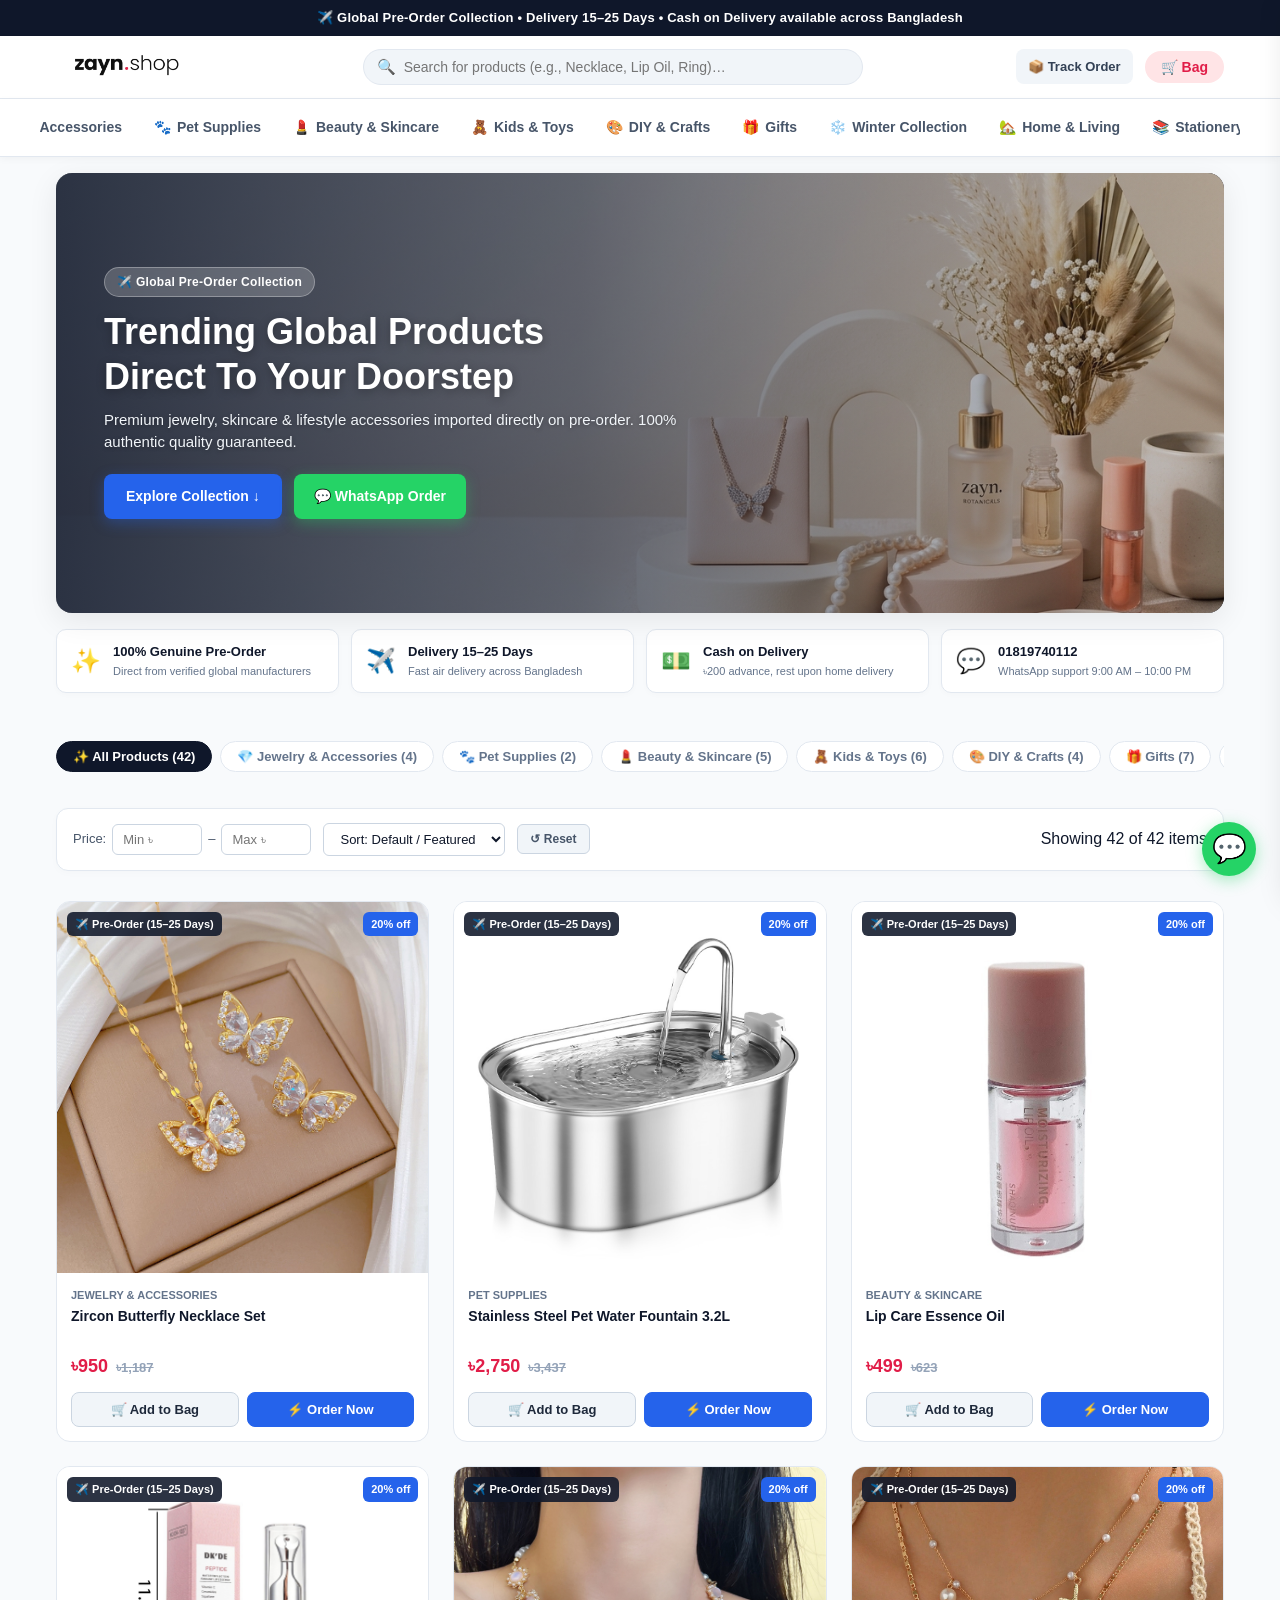
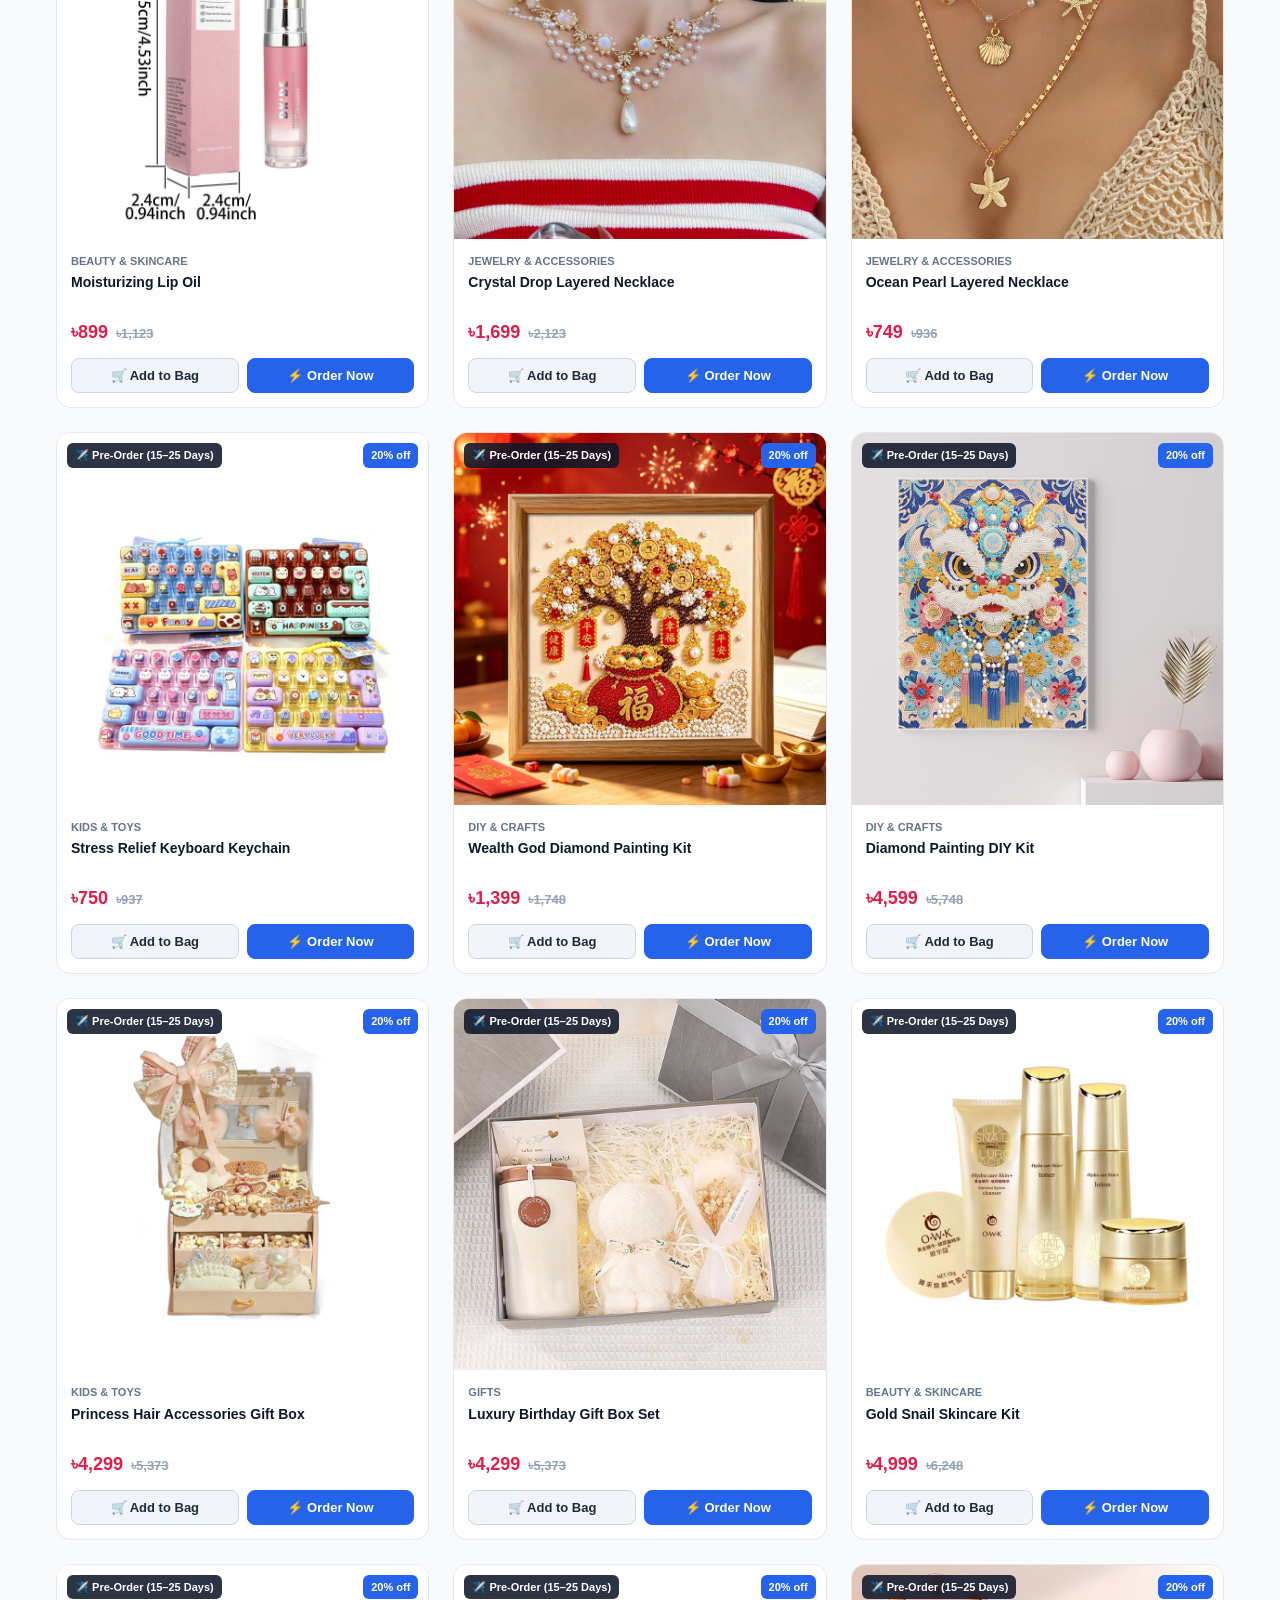
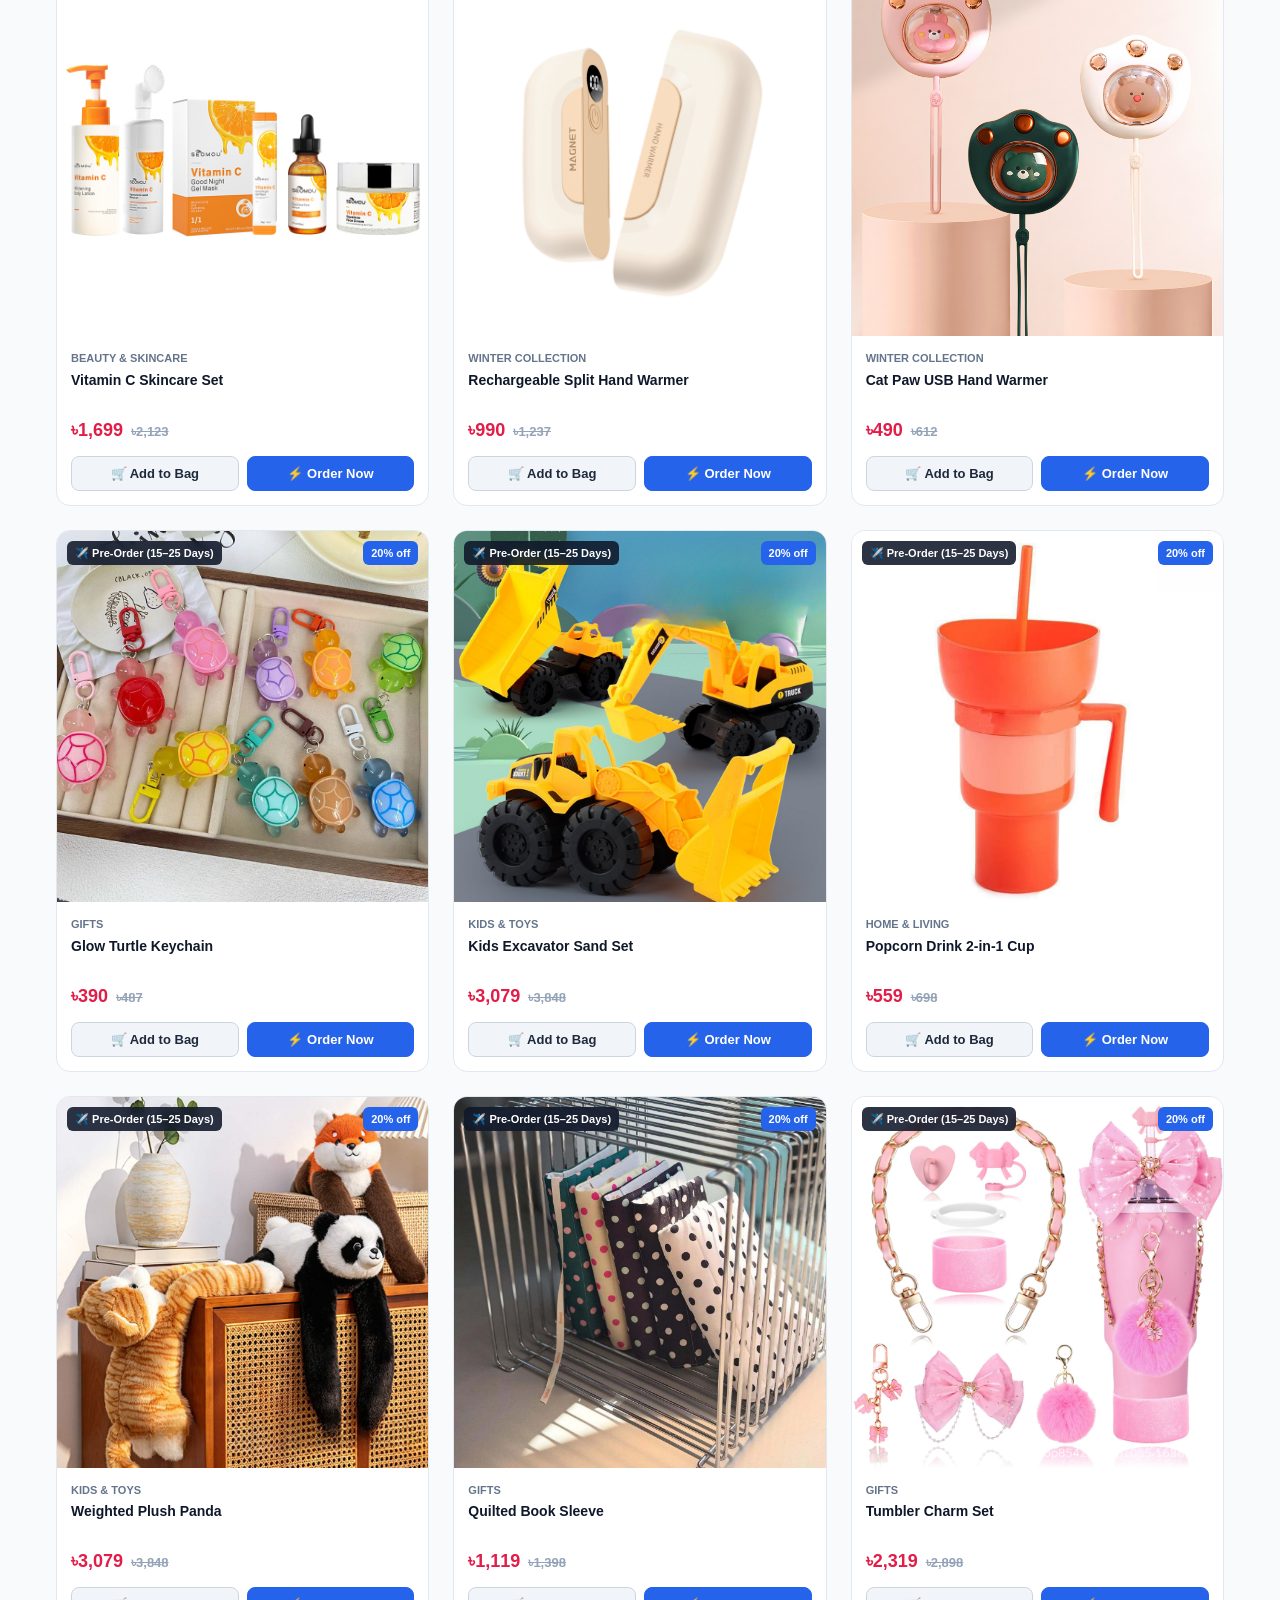
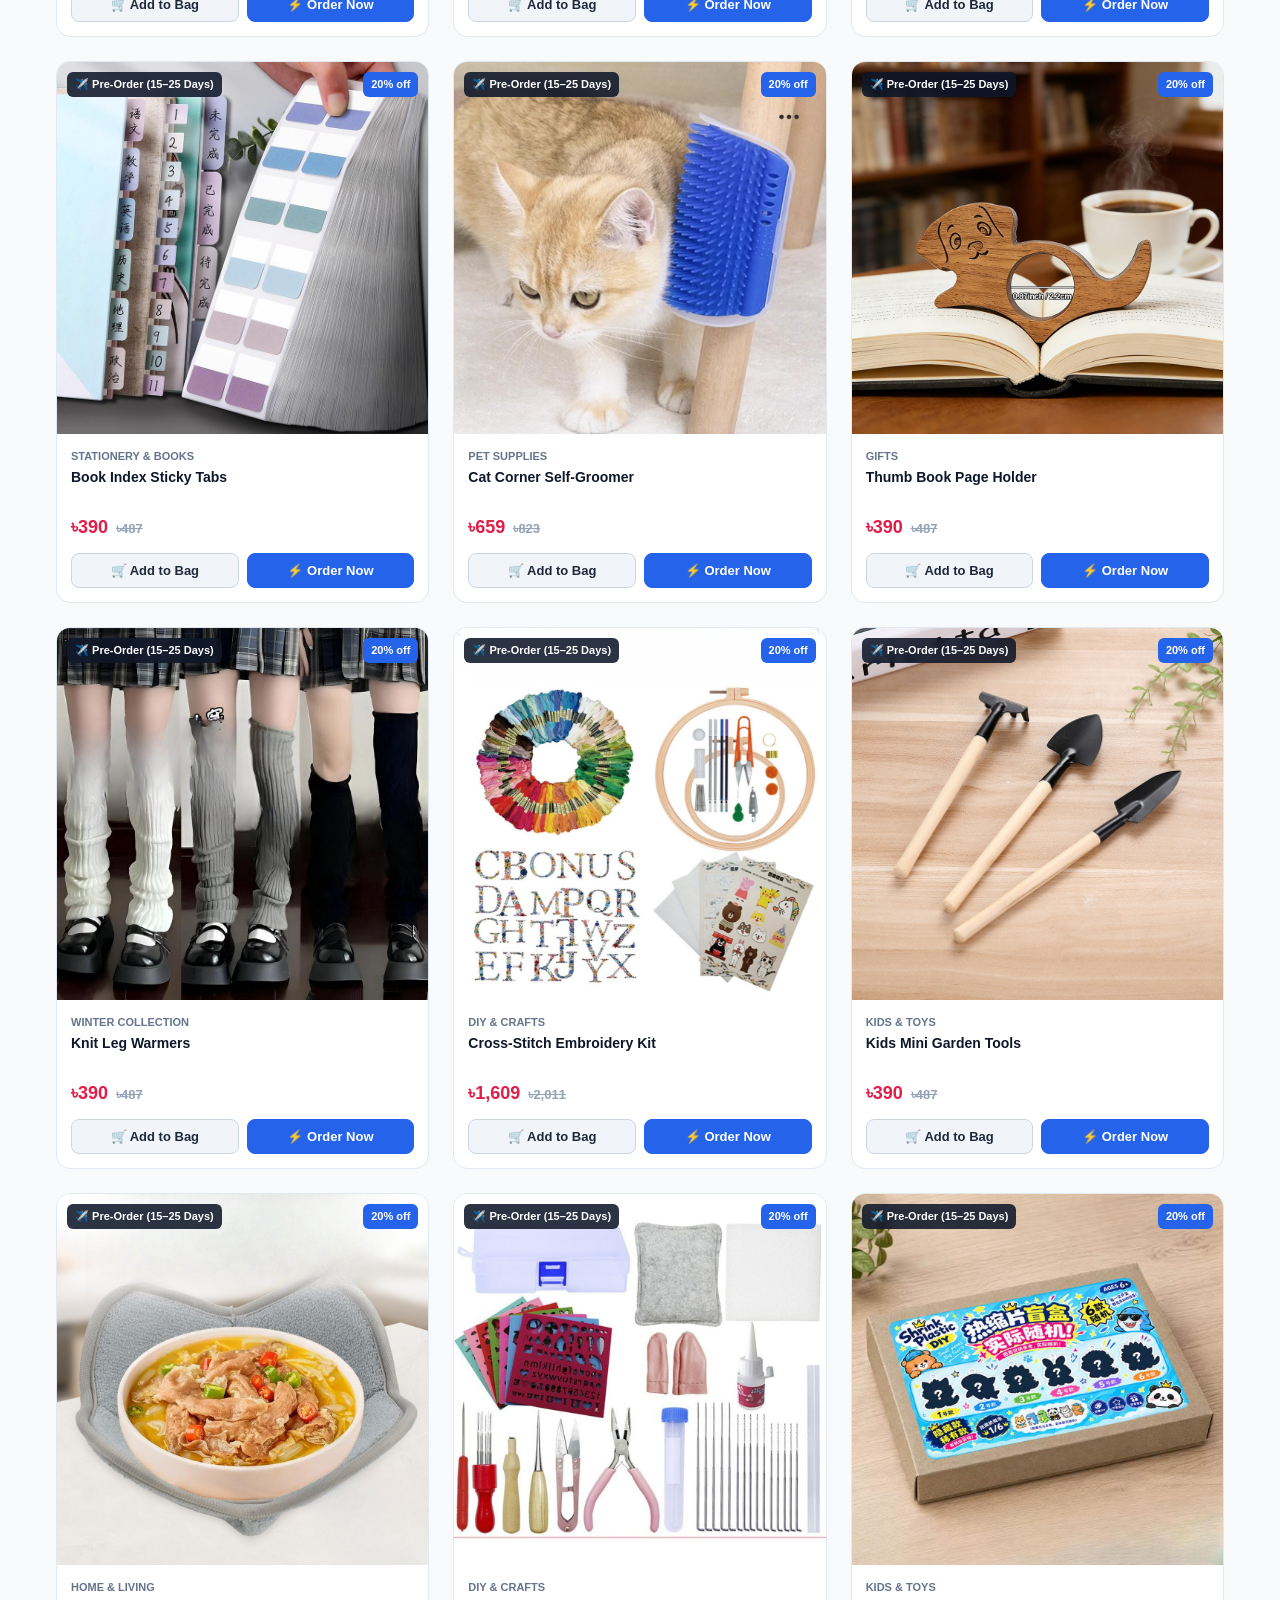
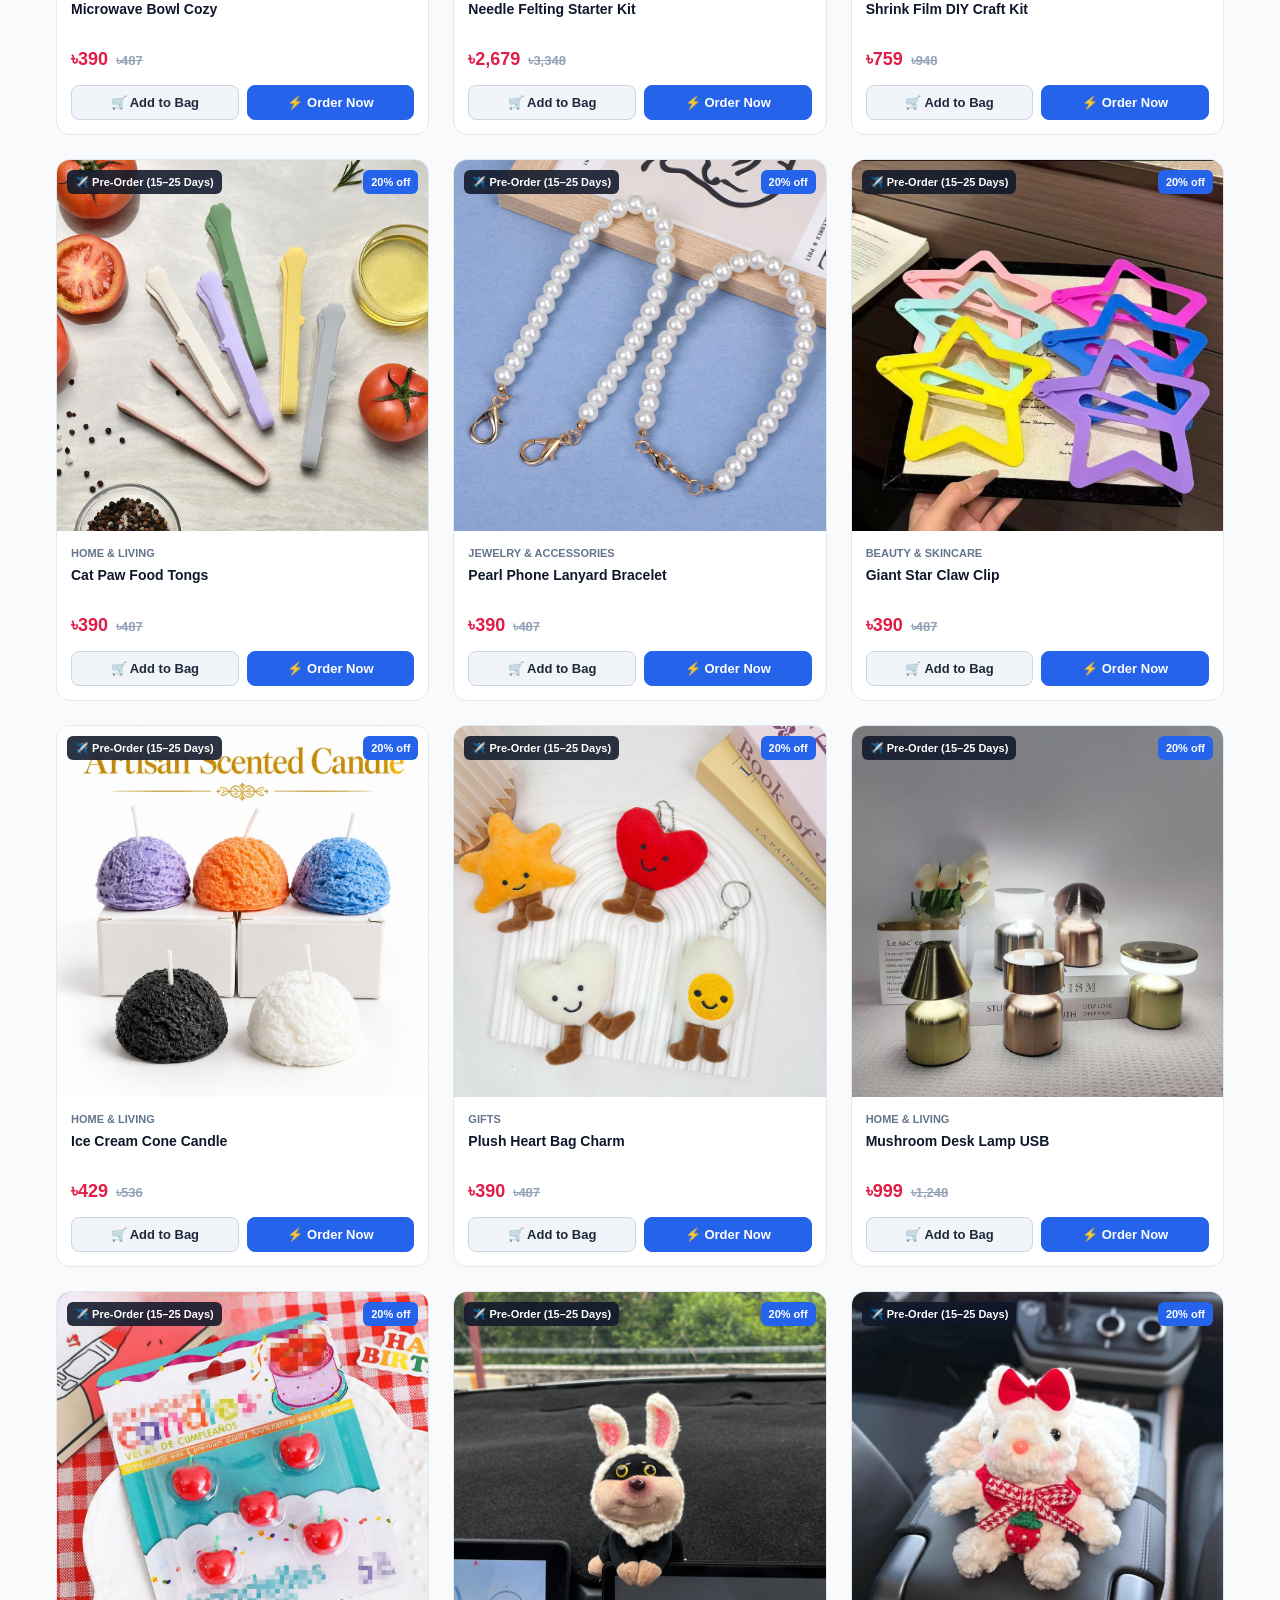
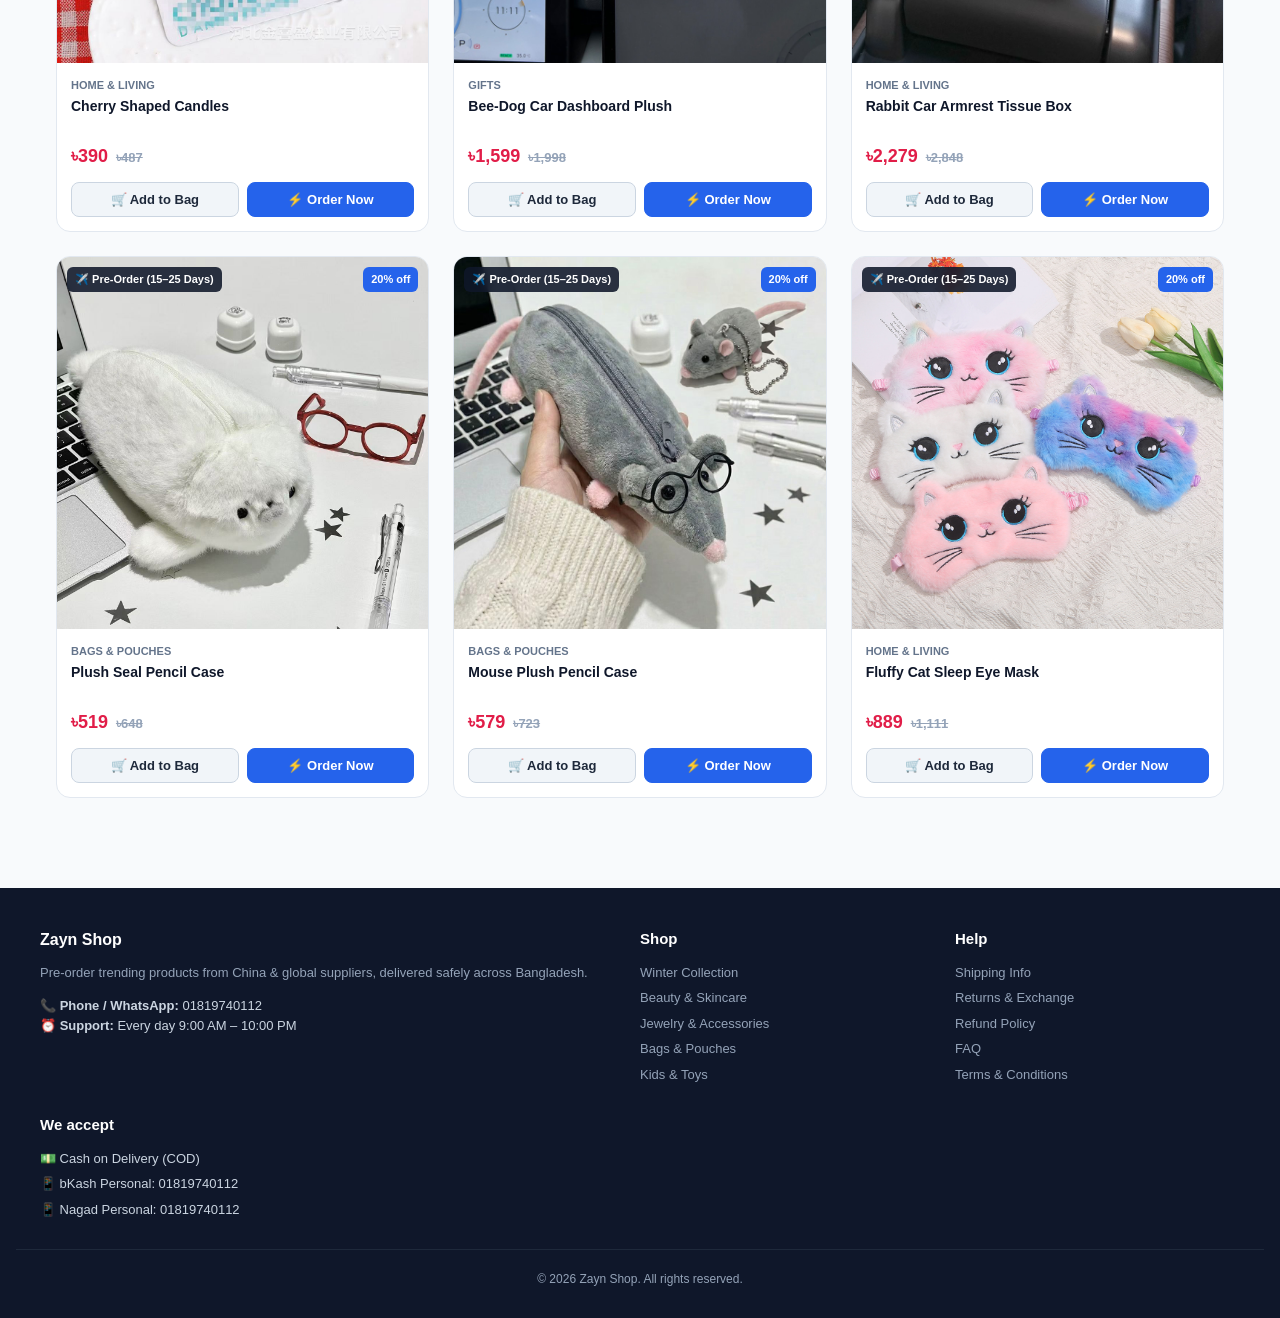
==== commit 2f623a23: "feat: complete zero-cost ecommerce upgrade with tracking, variants, dual stock and coupon engine" ====
--- a/index.html
+++ b/index.html
@@ -1,7 +1,7 @@
 <!DOCTYPE html>
 <html lang="en">
 <head>
-  <meta http-equiv="Content-Security-Policy" content="default-src 'self'; img-src 'self' data: https:; script-src 'self' 'unsafe-inline'; style-src 'self' 'unsafe-inline' https://fonts.googleapis.com; font-src 'self' https://fonts.gstatic.com; connect-src 'self' https://script.googleapis.com https://www.googleapis.com;">
+  <meta http-equiv="Content-Security-Policy" content="default-src 'self'; img-src 'self' data: https:; script-src 'self' 'unsafe-inline' https:; style-src 'self' 'unsafe-inline' https://fonts.googleapis.com; font-src 'self' https://fonts.gstatic.com; connect-src 'self' https://script.google.com https://script.googleusercontent.com https://*.google.com https://*.googleusercontent.com https://script.googleapis.com https://www.googleapis.com https:;">
   <meta charset="UTF-8">
   <meta name="viewport" content="width=device-width, initial-scale=1.0">
   <title>Zayn Shop — Pre-Order Collection</title>
@@ -29,6 +29,9 @@
         <input type="text" id="searchQuery" placeholder="Search for products (e.g., Necklace, Lip Oil, Ring)…">
       </div>
       <div class="header-actions">
+        <a href="track.html" style="text-decoration:none;font-size:13px;font-weight:700;color:#334155;padding:8px 12px;border-radius:8px;background:#f1f5f9;display:inline-flex;align-items:center;gap:4px">
+          <span>📦</span> <span>Track Order</span>
+        </a>
         <button class="btn-header-cart" onclick="openCartDrawer()">
           <span>🛒 Bag</span>
           <span class="cart-badge-count" style="display:none">0</span>
@@ -102,6 +105,7 @@
   <!-- Main Store Content -->
   <main class="main-wrap">
     <div class="category-bar" id="categoryPills"></div>
+    <div id="filterToolbar"></div>
     <div class="product-grid" id="productGrid">
       <div style="grid-column:1/-1;text-align:center;padding:40px;color:#64748b;">Loading products…</div>
     </div>
@@ -181,7 +185,7 @@
   <div id="toast"></div>
 
   <!-- Scripts -->
-  <script src="config.js?v=2"></script>
-  <script src="app.js?v=3"></script>
+  <script src="config.js?v=4"></script>
+  <script src="app.js?v=4"></script>
 </body>
 </html>
--- a/style_ecom.css
+++ b/style_ecom.css
@@ -919,3 +919,454 @@
   color: #64748b;
   margin-top: 2px;
 }
+
+
+/* =========================================================
+   ZERO-COST UPGRADE SUITE: DUAL STOCK, VARIANTS, FILTER,
+   MOBILE BOTTOM NAV, REVIEWS & LIVE ORDER TRACKING
+   ========================================================= */
+
+/* Dual Stock Badges */
+.badge-instock {
+  position: absolute;
+  top: 10px;
+  left: 10px;
+  background: #059669;
+  color: #ffffff;
+  font-size: 11px;
+  font-weight: 800;
+  padding: 4px 8px;
+  border-radius: 6px;
+  z-index: 2;
+  white-space: nowrap;
+  box-shadow: 0 2px 6px rgba(5, 150, 105, 0.35);
+  display: inline-flex;
+  align-items: center;
+  gap: 4px;
+}
+
+.pdp-badge-instock {
+  background: #ecfdf5;
+  color: #047857;
+  border: 1px solid #a7f3d0;
+  font-size: 11px;
+  font-weight: 800;
+  padding: 4px 10px;
+  border-radius: 6px;
+  text-transform: uppercase;
+  letter-spacing: 0.5px;
+  display: inline-flex;
+  align-items: center;
+  gap: 4px;
+}
+
+/* Instant Search & Filter Toolbar (index.html) */
+.filter-toolbar-wrap {
+  background: #ffffff;
+  border: 1px solid #e2e8f0;
+  border-radius: 12px;
+  padding: 14px 16px;
+  margin-bottom: 20px;
+  box-shadow: 0 2px 8px rgba(0, 0, 0, 0.02);
+}
+
+.filter-toolbar-row {
+  display: flex;
+  flex-wrap: wrap;
+  align-items: center;
+  justify-content: space-between;
+  gap: 12px;
+}
+
+.filter-group-left {
+  display: flex;
+  align-items: center;
+  gap: 12px;
+  flex-wrap: wrap;
+  flex: 1;
+}
+
+.filter-input-wrap {
+  display: inline-flex;
+  align-items: center;
+  gap: 6px;
+  font-size: 13px;
+  color: #475569;
+}
+
+.filter-input-price {
+  width: 90px;
+  padding: 7px 10px;
+  border: 1.5px solid #cbd5e1;
+  border-radius: 6px;
+  font-size: 13px;
+  font-family: inherit;
+  color: #0f172a;
+  outline: none;
+  transition: border-color 0.15s;
+}
+.filter-input-price:focus {
+  border-color: #2563eb;
+}
+
+.filter-select {
+  padding: 7px 12px;
+  border: 1.5px solid #cbd5e1;
+  border-radius: 6px;
+  font-size: 13px;
+  font-family: inherit;
+  background-color: #ffffff;
+  color: #0f172a;
+  outline: none;
+  cursor: pointer;
+}
+.filter-select:focus {
+  border-color: #2563eb;
+}
+
+.btn-filter-reset {
+  background: #f1f5f9;
+  border: 1px solid #cbd5e1;
+  color: #475569;
+  font-size: 12px;
+  font-weight: 700;
+  padding: 7px 12px;
+  border-radius: 6px;
+  cursor: pointer;
+  transition: all 0.15s;
+}
+.btn-filter-reset:hover {
+  background: #e2e8f0;
+  color: #0f172a;
+}
+
+.filter-count-label {
+  font-size: 13px;
+  font-weight: 700;
+  color: #64748b;
+}
+
+/* Variant Selectors (Size & Color) */
+.pdp-variant-sec {
+  margin: 16px 0;
+  padding: 14px 0;
+  border-top: 1px solid #f1f5f9;
+  border-bottom: 1px solid #f1f5f9;
+}
+
+.pdp-variant-group {
+  margin-bottom: 12px;
+}
+.pdp-variant-group:last-child {
+  margin-bottom: 0;
+}
+
+.pdp-variant-title {
+  font-size: 12px;
+  font-weight: 800;
+  color: #334155;
+  text-transform: uppercase;
+  letter-spacing: 0.5px;
+  margin-bottom: 8px;
+  display: flex;
+  align-items: center;
+  gap: 6px;
+}
+.pdp-variant-title span.selected-val {
+  font-weight: 700;
+  color: #2563eb;
+  text-transform: none;
+}
+
+.pdp-variant-options {
+  display: flex;
+  flex-wrap: wrap;
+  gap: 8px;
+}
+
+.pdp-variant-pill {
+  padding: 7px 14px;
+  border: 1.5px solid #cbd5e1;
+  border-radius: 8px;
+  background: #ffffff;
+  color: #1e293b;
+  font-size: 13px;
+  font-weight: 700;
+  cursor: pointer;
+  transition: all 0.15s ease;
+  user-select: none;
+}
+.pdp-variant-pill:hover {
+  border-color: #94a3b8;
+  background: #f8fafc;
+}
+.pdp-variant-pill.active {
+  border-color: #2563eb;
+  background: #eff6ff;
+  color: #1d4ed8;
+  box-shadow: 0 0 0 3px rgba(37, 99, 235, 0.15);
+}
+
+/* Multiple Thumbnail Gallery Enhancements */
+.pdp-thumb-row {
+  display: flex;
+  gap: 10px;
+  overflow-x: auto;
+  padding: 8px 2px;
+  scroll-behavior: smooth;
+}
+.pdp-thumb-item {
+  width: 68px;
+  height: 68px;
+  border-radius: 8px;
+  border: 2px solid #e2e8f0;
+  overflow: hidden;
+  cursor: pointer;
+  flex-shrink: 0;
+  transition: all 0.2s;
+  background: #fff;
+}
+.pdp-thumb-item:hover {
+  border-color: #94a3b8;
+}
+.pdp-thumb-item.active {
+  border-color: #2563eb;
+  box-shadow: 0 0 0 2px rgba(37, 99, 235, 0.2);
+}
+.pdp-thumb-item img {
+  width: 100%;
+  height: 100%;
+  object-fit: cover;
+}
+
+/* Lightbox Modal */
+.pdp-lightbox-modal {
+  display: none;
+  position: fixed;
+  top: 0;
+  left: 0;
+  width: 100%;
+  height: 100%;
+  background: rgba(0, 0, 0, 0.88);
+  z-index: 10000;
+  align-items: center;
+  justify-content: center;
+  padding: 20px;
+  box-sizing: border-box;
+}
+.pdp-lightbox-modal.open {
+  display: flex;
+}
+.pdp-lightbox-content {
+  position: relative;
+  max-width: 90vw;
+  max-height: 90vh;
+}
+.pdp-lightbox-content img {
+  max-width: 100%;
+  max-height: 85vh;
+  object-fit: contain;
+  border-radius: 8px;
+  box-shadow: 0 10px 40px rgba(0, 0, 0, 0.5);
+}
+.pdp-lightbox-close {
+  position: absolute;
+  top: -40px;
+  right: 0;
+  color: #fff;
+  font-size: 28px;
+  background: none;
+  border: none;
+  cursor: pointer;
+  font-weight: 800;
+}
+
+/* Coupon Box (order.html) */
+.coupon-box {
+  display: flex;
+  gap: 8px;
+  margin-top: 10px;
+}
+.coupon-input {
+  flex: 1;
+  padding: 10px 14px;
+  border: 1.5px solid #cbd5e1;
+  border-radius: 8px;
+  font-size: 13px;
+  text-transform: uppercase;
+  font-weight: 700;
+  color: #0f172a;
+  outline: none;
+}
+.coupon-input:focus {
+  border-color: #2563eb;
+}
+.btn-apply-coupon {
+  background: #0f172a;
+  color: #fff;
+  font-weight: 800;
+  font-size: 13px;
+  padding: 10px 18px;
+  border: none;
+  border-radius: 8px;
+  cursor: pointer;
+  transition: background 0.15s;
+  white-space: nowrap;
+}
+.btn-apply-coupon:hover {
+  background: #1e293b;
+}
+.coupon-msg {
+  font-size: 12px;
+  margin-top: 6px;
+  display: none;
+  font-weight: 600;
+}
+.coupon-msg.success {
+  color: #059669;
+  display: block;
+}
+.coupon-msg.error {
+  color: #e11d48;
+  display: block;
+}
+
+/* Customer Reviews Section */
+.pdp-reviews-wrap {
+  margin-top: 10px;
+}
+.review-item-card {
+  background: #ffffff;
+  border: 1px solid #e2e8f0;
+  border-radius: 10px;
+  padding: 14px 16px;
+  margin-bottom: 12px;
+}
+.review-item-header {
+  display: flex;
+  justify-content: space-between;
+  align-items: center;
+  margin-bottom: 6px;
+}
+.review-item-name {
+  font-size: 14px;
+  font-weight: 800;
+  color: #0f172a;
+}
+.review-item-date {
+  font-size: 11px;
+  color: #94a3b8;
+}
+.review-stars {
+  color: #f59e0b;
+  font-size: 13px;
+  margin-bottom: 6px;
+}
+.review-item-text {
+  font-size: 13px;
+  color: #475569;
+  line-height: 1.5;
+}
+
+.review-form-box {
+  background: #f8fafc;
+  border: 1px solid #e2e8f0;
+  border-radius: 12px;
+  padding: 16px 18px;
+  margin-top: 20px;
+}
+.review-form-title {
+  font-size: 15px;
+  font-weight: 800;
+  color: #0f172a;
+  margin-bottom: 12px;
+}
+.rating-select-row {
+  display: flex;
+  gap: 8px;
+  margin-bottom: 12px;
+  align-items: center;
+}
+.rating-star-btn {
+  background: none;
+  border: none;
+  font-size: 24px;
+  color: #cbd5e1;
+  cursor: pointer;
+  padding: 0;
+  transition: color 0.15s;
+}
+.rating-star-btn.active {
+  color: #f59e0b;
+}
+
+/* Mobile Bottom Navigation Bar */
+.mobile-bottom-nav {
+  position: fixed;
+  bottom: 0;
+  left: 0;
+  right: 0;
+  background: rgba(255, 255, 255, 0.96);
+  backdrop-filter: blur(12px);
+  -webkit-backdrop-filter: blur(12px);
+  border-top: 1px solid #e2e8f0;
+  display: flex;
+  justify-content: space-around;
+  align-items: center;
+  padding: 8px 6px calc(8px + env(safe-area-inset-bottom, 0px));
+  z-index: 999;
+  box-shadow: 0 -4px 16px rgba(0, 0, 0, 0.05);
+}
+
+@media (min-width: 769px) {
+  .mobile-bottom-nav {
+    display: none !important;
+  }
+}
+
+.mob-nav-item {
+  display: flex;
+  flex-direction: column;
+  align-items: center;
+  justify-content: center;
+  text-decoration: none;
+  color: #64748b;
+  font-size: 11px;
+  font-weight: 700;
+  flex: 1;
+  padding: 4px 0;
+  position: relative;
+  transition: color 0.15s;
+}
+.mob-nav-item:hover,
+.mob-nav-item.active {
+  color: #2563eb;
+}
+.mob-nav-icon {
+  font-size: 19px;
+  line-height: 1.1;
+  margin-bottom: 2px;
+}
+.mob-nav-badge {
+  position: absolute;
+  top: 0;
+  right: calc(50% - 18px);
+  background: #e11d48;
+  color: #ffffff;
+  font-size: 10px;
+  font-weight: 800;
+  min-width: 16px;
+  height: 16px;
+  border-radius: 8px;
+  display: inline-flex;
+  align-items: center;
+  justify-content: center;
+  padding: 0 4px;
+}
+
+/* Extra bottom padding on mobile body so bottom nav doesn't cover content */
+@media (max-width: 768px) {
+  body {
+    padding-bottom: 74px !important;
+  }
+}
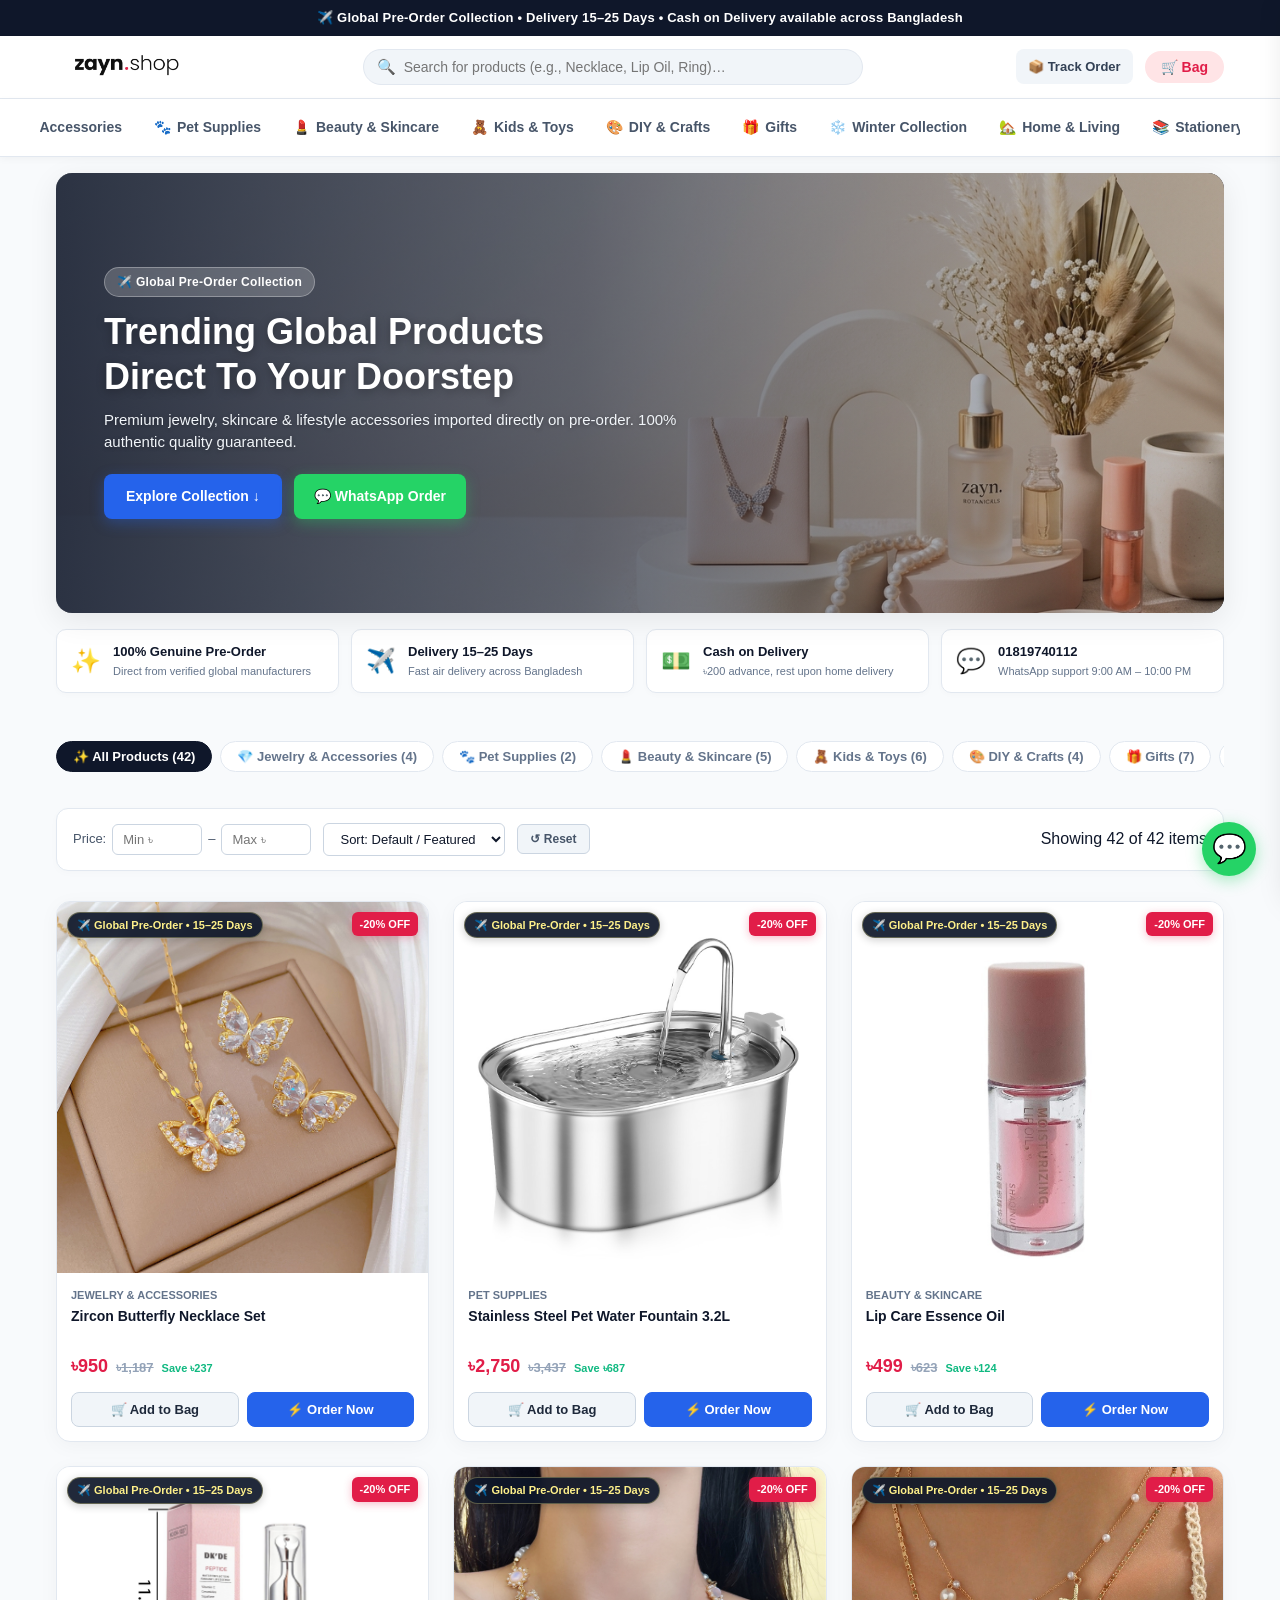
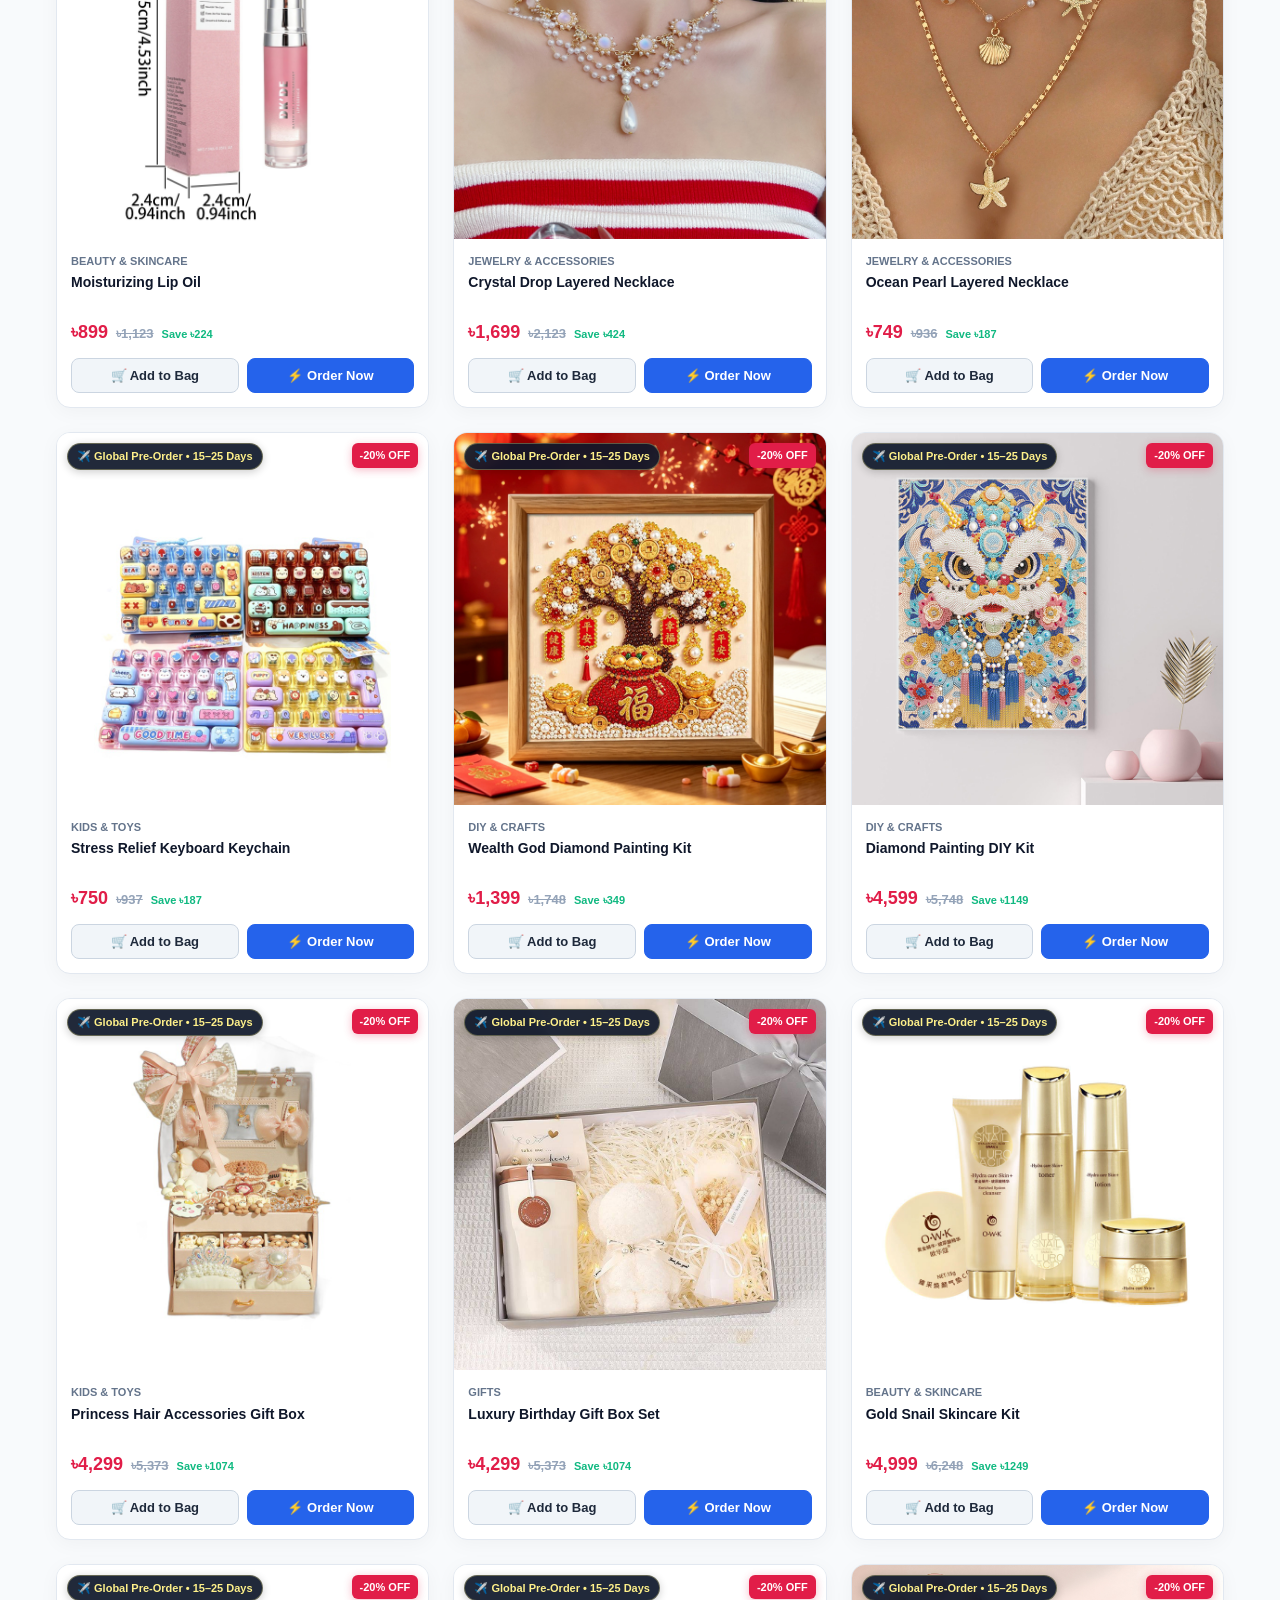
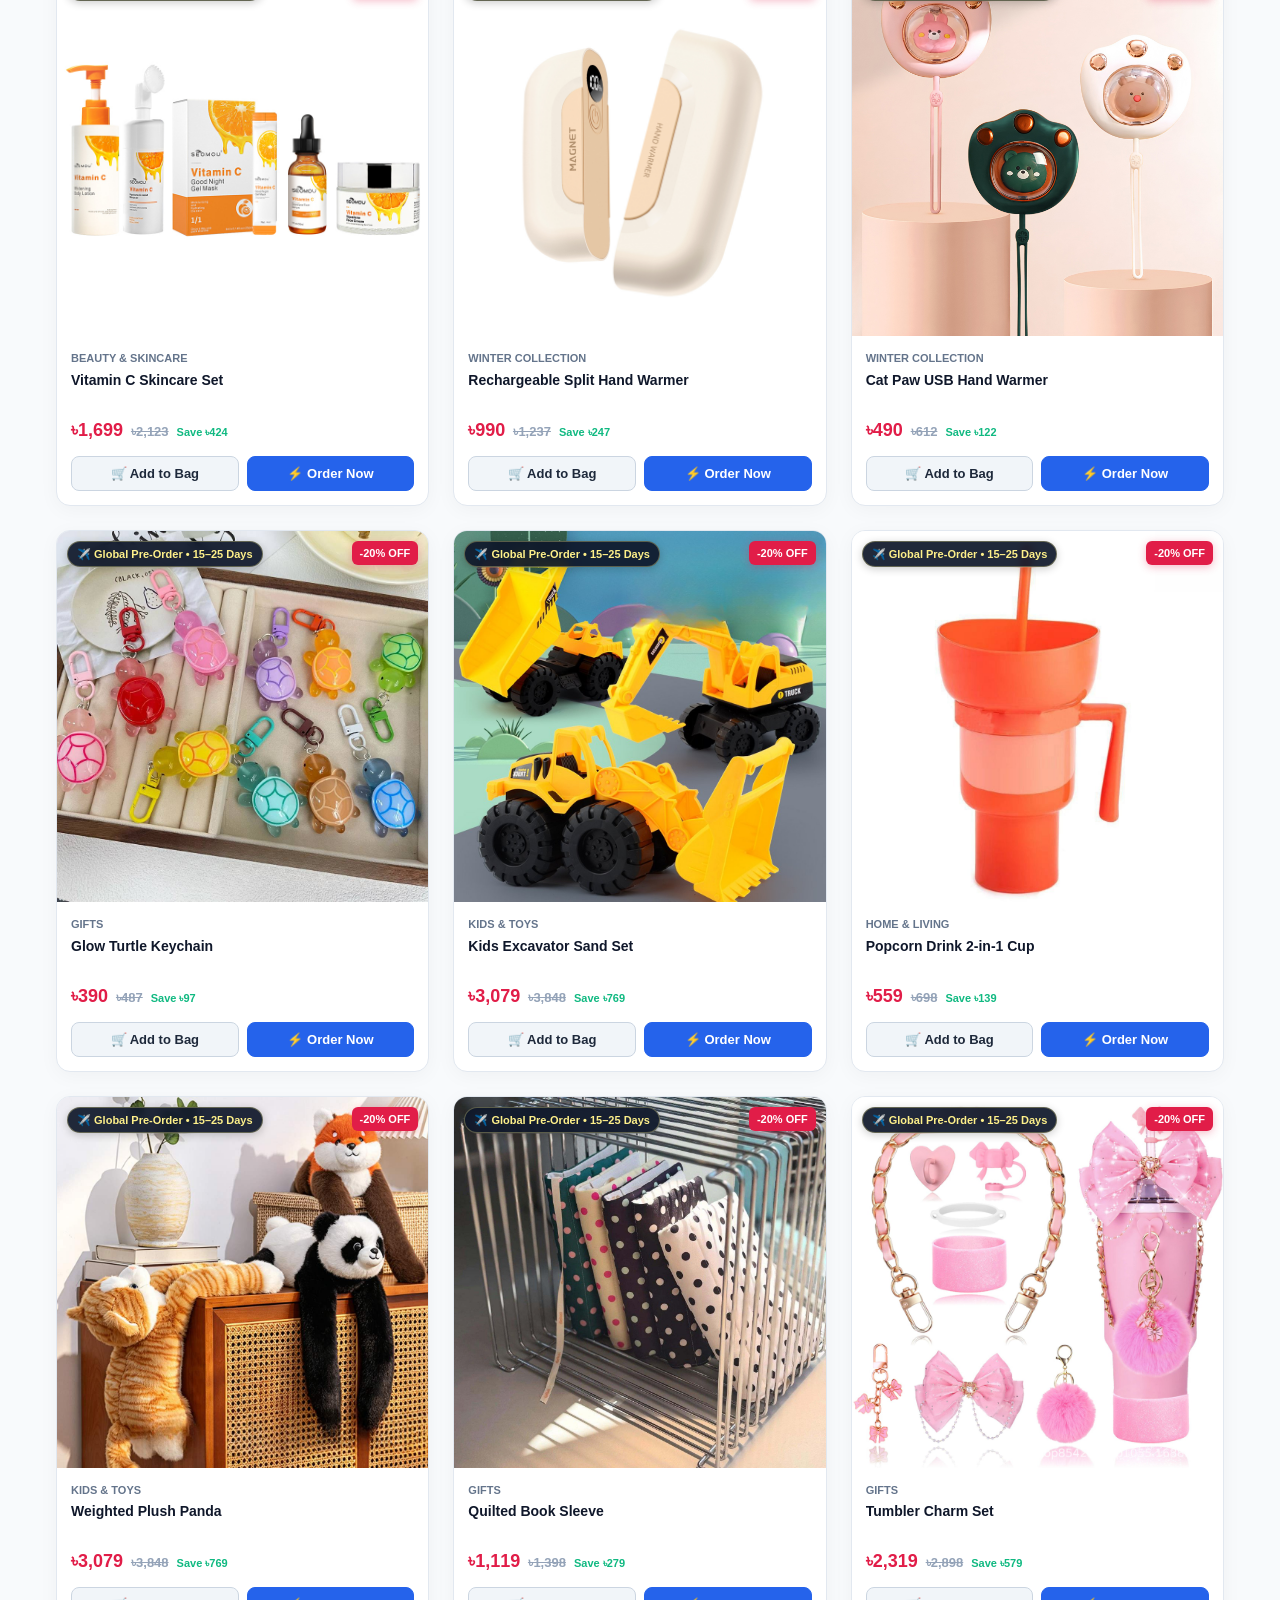
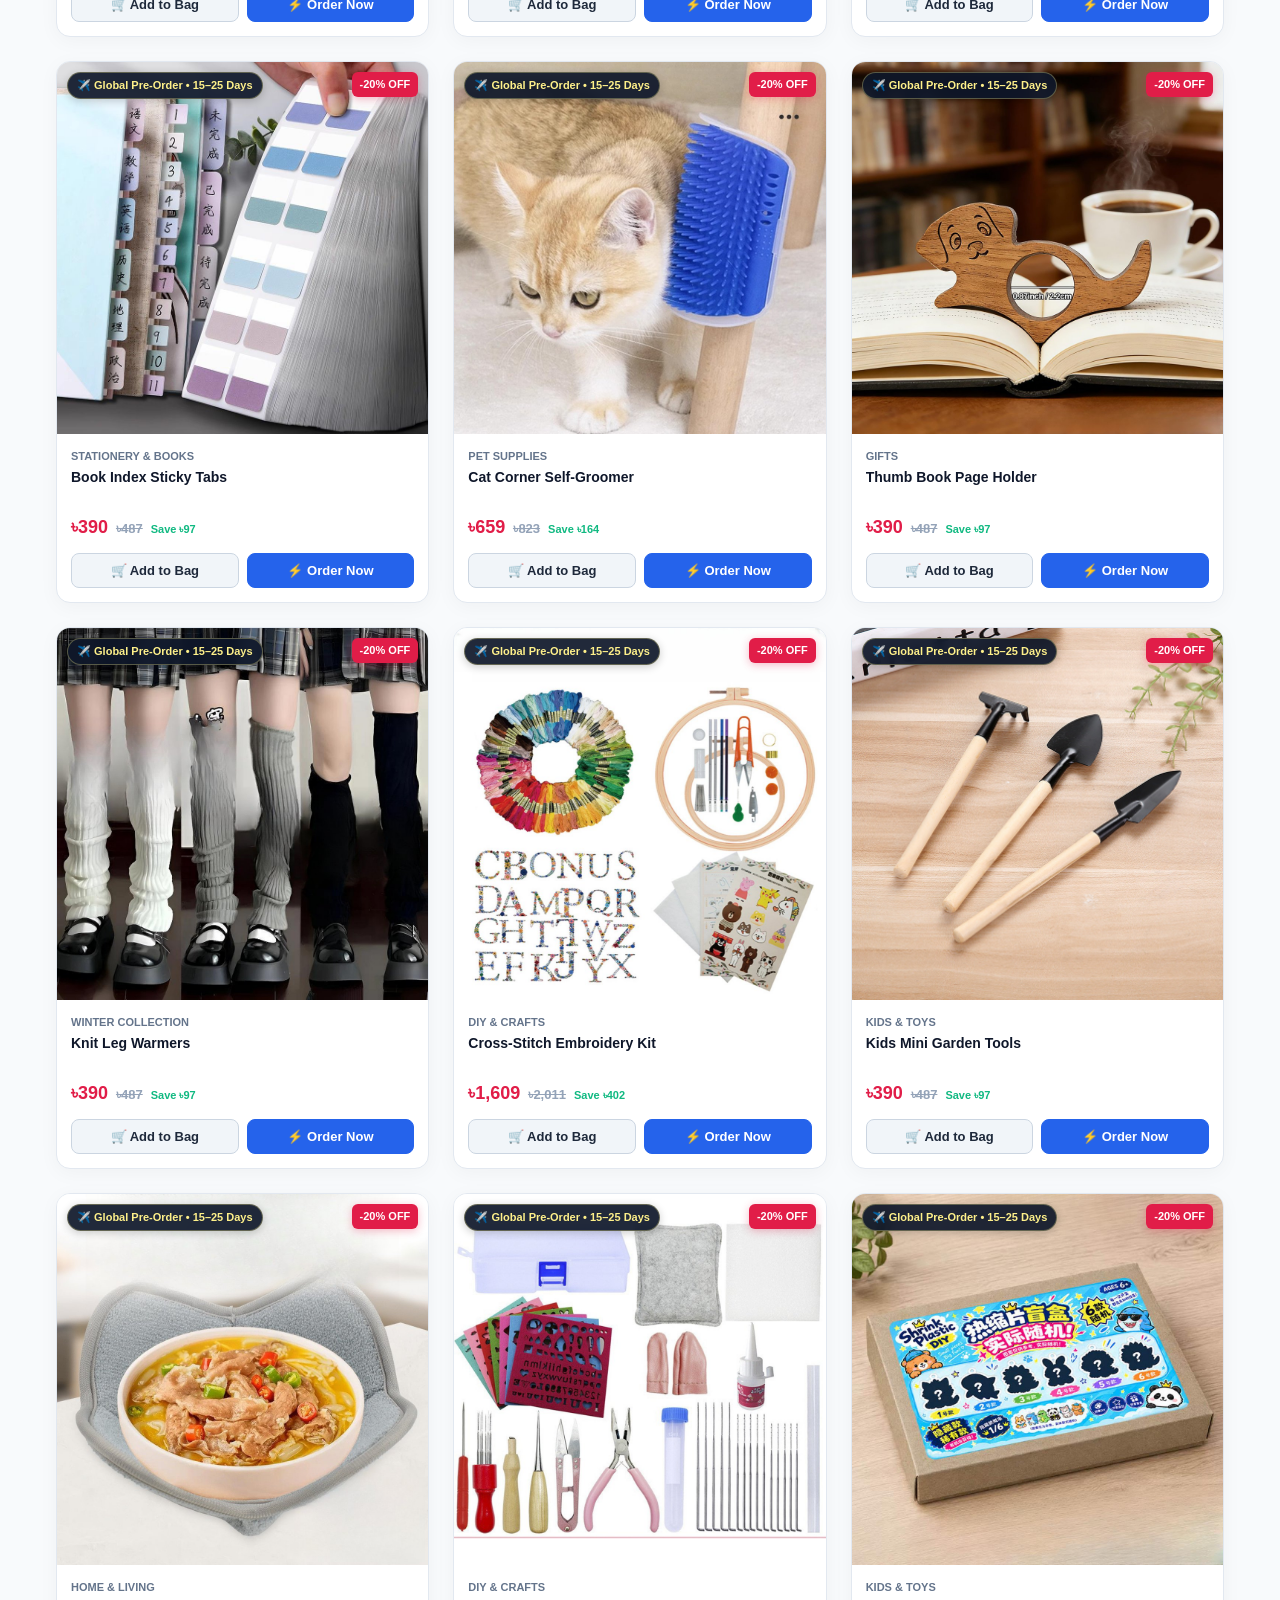
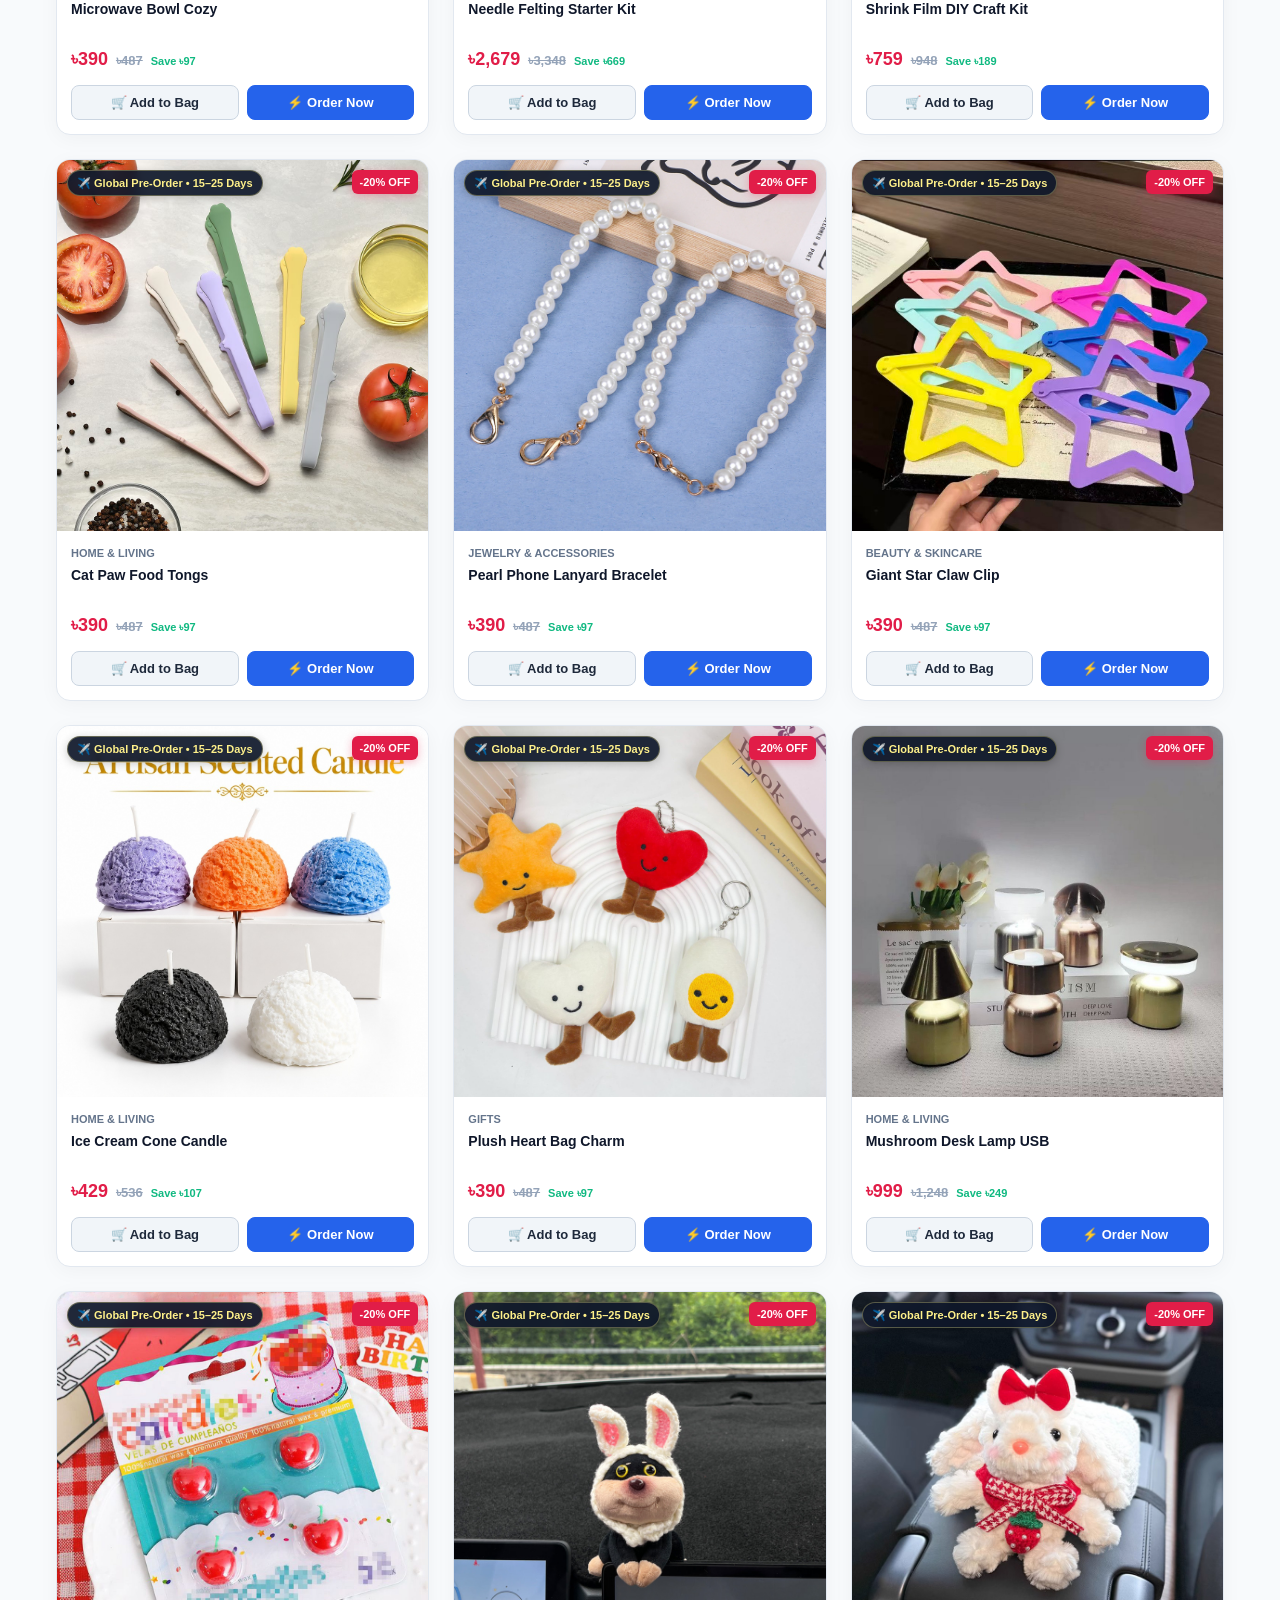
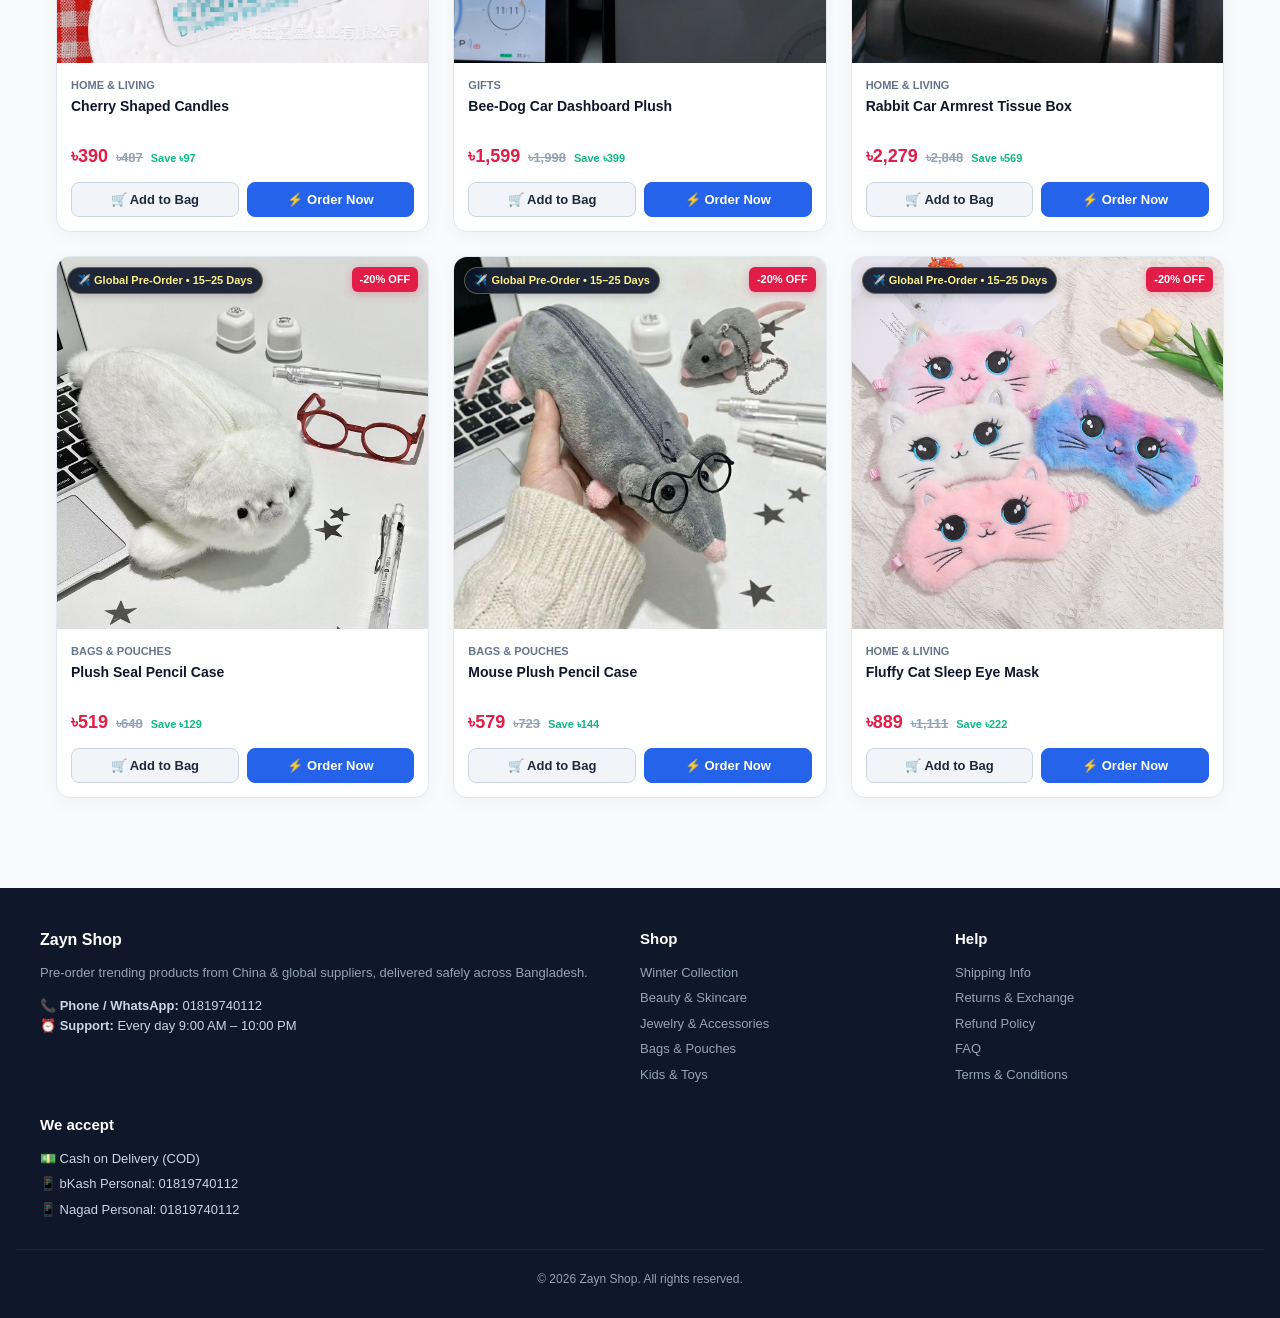
==== commit 01c05daa: "feat(frontend): complete Phase 1, 2, and 3 upgrades (stale-while-revalidate, webp cdn proxy, shimmer" ====
--- a/index.html
+++ b/index.html
@@ -8,9 +8,9 @@
   <meta name="description" content="Shop the best trending products directly pre-order at Zayn Shop. Jewelry, skin-care and lifestyle items at attractive prices across Bangladesh.">
   <link rel="preconnect" href="https://fonts.googleapis.com">
   <link rel="preconnect" href="https://fonts.gstatic.com" crossorigin>
-  <link href="https://fonts.googleapis.com/css2?family=Hind+Siliguri:wght@400;600;700;800;900&display=swap" rel="stylesheet">
+  <link href="https://fonts.googleapis.com/css2?family=Hind+Siliguri:wght@400;500;600;700;800&family=Plus+Jakarta+Sans:wght@400;500;600;700;800&display=swap" rel="stylesheet">
   <link rel="stylesheet" href="style.css">
-  <link rel="stylesheet" href="style_ecom.css?v=3">
+  <link rel="stylesheet" href="style_ecom.css?v=5">
 </head>
 <body>
   <!-- Top Announcement Bar -->
@@ -107,7 +107,13 @@
     <div class="category-bar" id="categoryPills"></div>
     <div id="filterToolbar"></div>
     <div class="product-grid" id="productGrid">
-      <div style="grid-column:1/-1;text-align:center;padding:40px;color:#64748b;">Loading products…</div>
+      <div class="skeleton-card"><div class="skeleton-shimmer skeleton-img"></div><div class="skeleton-shimmer skeleton-line short"></div><div class="skeleton-shimmer skeleton-line"></div><div class="skeleton-actions"><div class="skeleton-shimmer skeleton-btn"></div><div class="skeleton-shimmer skeleton-btn"></div></div></div>
+      <div class="skeleton-card"><div class="skeleton-shimmer skeleton-img"></div><div class="skeleton-shimmer skeleton-line short"></div><div class="skeleton-shimmer skeleton-line"></div><div class="skeleton-actions"><div class="skeleton-shimmer skeleton-btn"></div><div class="skeleton-shimmer skeleton-btn"></div></div></div>
+      <div class="skeleton-card"><div class="skeleton-shimmer skeleton-img"></div><div class="skeleton-shimmer skeleton-line short"></div><div class="skeleton-shimmer skeleton-line"></div><div class="skeleton-actions"><div class="skeleton-shimmer skeleton-btn"></div><div class="skeleton-shimmer skeleton-btn"></div></div></div>
+      <div class="skeleton-card"><div class="skeleton-shimmer skeleton-img"></div><div class="skeleton-shimmer skeleton-line short"></div><div class="skeleton-shimmer skeleton-line"></div><div class="skeleton-actions"><div class="skeleton-shimmer skeleton-btn"></div><div class="skeleton-shimmer skeleton-btn"></div></div></div>
+      <div class="skeleton-card"><div class="skeleton-shimmer skeleton-img"></div><div class="skeleton-shimmer skeleton-line short"></div><div class="skeleton-shimmer skeleton-line"></div><div class="skeleton-actions"><div class="skeleton-shimmer skeleton-btn"></div><div class="skeleton-shimmer skeleton-btn"></div></div></div>
+      <div class="skeleton-card"><div class="skeleton-shimmer skeleton-img"></div><div class="skeleton-shimmer skeleton-line short"></div><div class="skeleton-shimmer skeleton-line"></div><div class="skeleton-actions"><div class="skeleton-shimmer skeleton-btn"></div><div class="skeleton-shimmer skeleton-btn"></div></div></div>
+    </div>
     </div>
   </main>
 
@@ -186,6 +192,6 @@
 
   <!-- Scripts -->
   <script src="config.js?v=4"></script>
-  <script src="app.js?v=4"></script>
+  <script src="app.js?v=5"></script>
 </body>
 </html>
--- a/style_ecom.css
+++ b/style_ecom.css
@@ -1370,3 +1370,597 @@
     padding-bottom: 74px !important;
   }
 }
+
+
+/* =========================================================
+   PHASE 1, 2 & 3 UPGRADE: LUXURY UI/UX, SHIMMER & DIGITAL RECEIPT
+   ========================================================= */
+
+/* 1. Global Typography & Aesthetic Elevate */
+body, button, input, select, textarea {
+  font-family: 'Plus Jakarta Sans', 'Hind Siliguri', -apple-system, BlinkMacSystemFont, "Segoe UI", Roboto, sans-serif !important;
+}
+
+body {
+  background-color: #F8FAFC !important;
+}
+
+/* Luxury Product Cards */
+.product-card {
+  background: #FFFFFF !important;
+  border: 1px solid #E2E8F0 !important;
+  border-radius: 14px !important;
+  box-shadow: 0 4px 20px rgba(0, 0, 0, 0.04) !important;
+  transition: transform 0.25s cubic-bezier(0.16, 1, 0.3, 1), box-shadow 0.25s cubic-bezier(0.16, 1, 0.3, 1) !important;
+  overflow: hidden;
+  display: flex;
+  flex-direction: column;
+}
+
+.product-card:hover {
+  transform: translateY(-4px) !important;
+  box-shadow: 0 12px 28px rgba(0, 0, 0, 0.08) !important;
+}
+
+/* 2. Shimmer Skeleton Grid & Animations */
+@keyframes shimmer {
+  0% { background-position: -200% 0; }
+  100% { background-position: 200% 0; }
+}
+
+.skeleton-card {
+  background: #FFFFFF;
+  border: 1px solid #E2E8F0;
+  border-radius: 14px;
+  overflow: hidden;
+  padding: 12px;
+  display: flex;
+  flex-direction: column;
+  gap: 12px;
+  box-shadow: 0 4px 16px rgba(0, 0, 0, 0.02);
+}
+
+.skeleton-shimmer {
+  background: linear-gradient(90deg, #f1f5f9 25%, #e2e8f0 50%, #f1f5f9 75%);
+  background-size: 200% 100%;
+  animation: shimmer 1.5s infinite linear;
+  border-radius: 8px;
+}
+
+.skeleton-img {
+  width: 100%;
+  height: 220px;
+  border-radius: 10px;
+}
+
+.skeleton-line {
+  height: 14px;
+  width: 100%;
+}
+
+.skeleton-line.short {
+  width: 45%;
+}
+
+.skeleton-line.medium {
+  width: 70%;
+}
+
+.skeleton-actions {
+  display: grid;
+  grid-template-columns: 1fr 1fr;
+  gap: 8px;
+  margin-top: 8px;
+}
+
+.skeleton-btn {
+  height: 38px;
+  border-radius: 8px;
+}
+
+/* 3. Dual Stock Psychology Badges & Pulsing Dot */
+@keyframes pulseDot {
+  0% { transform: scale(0.95); box-shadow: 0 0 0 0 rgba(16, 185, 129, 0.7); }
+  70% { transform: scale(1); box-shadow: 0 0 0 6px rgba(16, 185, 129, 0); }
+  100% { transform: scale(0.95); box-shadow: 0 0 0 0 rgba(16, 185, 129, 0); }
+}
+
+.pulse-dot {
+  display: inline-block;
+  width: 8px;
+  height: 8px;
+  border-radius: 50%;
+  margin-right: 4px;
+  vertical-align: middle;
+}
+
+.pulse-dot.green {
+  background: #10B981;
+  animation: pulseDot 2s infinite;
+}
+
+.badge-instock {
+  position: absolute;
+  top: 10px;
+  left: 10px;
+  background: rgba(236, 253, 245, 0.96) !important;
+  color: #065f46 !important;
+  border: 1px solid #a7f3d0 !important;
+  font-size: 11px !important;
+  font-weight: 800 !important;
+  padding: 4px 9px !important;
+  border-radius: 20px !important;
+  z-index: 2;
+  backdrop-filter: blur(4px);
+  display: inline-flex;
+  align-items: center;
+  box-shadow: 0 2px 6px rgba(16, 185, 129, 0.15);
+}
+
+.badge-preorder {
+  position: absolute;
+  top: 10px;
+  left: 10px;
+  background: rgba(15, 23, 42, 0.92) !important;
+  color: #fef08a !important;
+  border: 1px solid rgba(254, 240, 138, 0.3) !important;
+  font-size: 11px !important;
+  font-weight: 800 !important;
+  padding: 4px 9px !important;
+  border-radius: 20px !important;
+  z-index: 2;
+  backdrop-filter: blur(4px);
+  box-shadow: 0 2px 8px rgba(0, 0, 0, 0.2);
+}
+
+.badge-discount {
+  position: absolute;
+  top: 10px;
+  right: 10px;
+  background: #E11D48 !important;
+  color: #FFFFFF !important;
+  font-size: 11px !important;
+  font-weight: 800 !important;
+  padding: 4px 8px !important;
+  border-radius: 6px !important;
+  z-index: 2;
+  box-shadow: 0 2px 8px rgba(225, 29, 72, 0.3);
+}
+
+/* 4. Variant Color Swatches & Validation Shake */
+.pdp-variant-pill {
+  display: inline-flex !important;
+  align-items: center !important;
+  gap: 6px !important;
+  padding: 6px 14px !important;
+  border-radius: 20px !important;
+  border: 1.5px solid #cbd5e1 !important;
+  background: #ffffff !important;
+  font-size: 13px !important;
+  font-weight: 700 !important;
+  cursor: pointer !important;
+  transition: all 0.2s ease !important;
+}
+
+.pdp-variant-pill.active {
+  border-color: #2563eb !important;
+  background: #eff6ff !important;
+  color: #1d4ed8 !important;
+  box-shadow: 0 0 0 2px rgba(37, 99, 235, 0.2) !important;
+}
+
+.swatch-circle {
+  width: 14px;
+  height: 14px;
+  border-radius: 50%;
+  display: inline-block;
+  border: 1px solid rgba(0, 0, 0, 0.15);
+  box-shadow: 0 1px 3px rgba(0, 0, 0, 0.1);
+  flex-shrink: 0;
+}
+
+@keyframes shake {
+  0%, 100% { transform: translateX(0); }
+  20%, 60% { transform: translateX(-6px); }
+  40%, 80% { transform: translateX(6px); }
+}
+
+.variant-shake-warning {
+  animation: shake 0.4s ease-in-out !important;
+  border: 1.5px solid #ef4444 !important;
+  border-radius: 10px;
+  padding: 10px;
+  background: #fff1f2;
+}
+
+/* 5. Dynamic Pre-Order Timeline Box */
+.preorder-timeline-box {
+  background: #f8fafc;
+  border: 1px solid #e2e8f0;
+  border-radius: 12px;
+  padding: 16px;
+  margin: 16px 0;
+}
+
+.timeline-title {
+  font-size: 13px;
+  font-weight: 800;
+  color: #0f172a;
+  margin-bottom: 12px;
+  display: flex;
+  align-items: center;
+  gap: 6px;
+}
+
+.timeline-steps {
+  display: flex;
+  flex-direction: column;
+  gap: 10px;
+  position: relative;
+  padding-left: 20px;
+}
+
+.timeline-steps::before {
+  content: '';
+  position: absolute;
+  top: 6px;
+  bottom: 6px;
+  left: 6px;
+  width: 2px;
+  background: #cbd5e1;
+}
+
+.timeline-step {
+  position: relative;
+  font-size: 12px;
+  color: #475569;
+  line-height: 1.4;
+}
+
+.timeline-step::before {
+  content: '';
+  position: absolute;
+  left: -20px;
+  top: 4px;
+  width: 10px;
+  height: 10px;
+  border-radius: 50%;
+  background: #2563eb;
+  border: 2px solid #ffffff;
+  box-shadow: 0 0 0 2px #93c5fd;
+}
+
+.timeline-step.completed::before {
+  background: #10b981;
+  box-shadow: 0 0 0 2px #a7f3d0;
+}
+
+.timeline-step b {
+  color: #0f172a;
+}
+
+.timeline-step span.date-tag {
+  display: inline-block;
+  background: #e2e8f0;
+  color: #1e293b;
+  font-weight: 700;
+  font-size: 11px;
+  padding: 1px 6px;
+  border-radius: 4px;
+  margin-left: 4px;
+}
+
+/* 6. Context-Aware WhatsApp Inquiry Button */
+.btn-pdp-wa-inquire {
+  display: inline-flex;
+  align-items: center;
+  justify-content: center;
+  gap: 8px;
+  background: #f0fdf4;
+  color: #15803d;
+  border: 1.5px solid #86efac;
+  border-radius: 8px;
+  font-size: 13px;
+  font-weight: 800;
+  padding: 11px 16px;
+  text-decoration: none;
+  cursor: pointer;
+  transition: all 0.2s ease;
+  width: 100%;
+  box-sizing: border-box;
+}
+
+.btn-pdp-wa-inquire:hover {
+  background: #dcfce7;
+  border-color: #4ade80;
+}
+
+/* 7. Sticky Mobile Action Bar (PDP) */
+.sticky-mobile-action-bar {
+  position: fixed;
+  bottom: 58px; /* Above the 58px mobile bottom nav */
+  left: 0;
+  right: 0;
+  background: rgba(255, 255, 255, 0.98);
+  backdrop-filter: blur(10px);
+  border-top: 1px solid #e2e8f0;
+  padding: 10px 14px;
+  display: flex;
+  align-items: center;
+  justify-content: space-between;
+  gap: 12px;
+  z-index: 998;
+  box-shadow: 0 -4px 16px rgba(0, 0, 0, 0.08);
+  transform: translateY(150%);
+  transition: transform 0.3s cubic-bezier(0.16, 1, 0.3, 1);
+}
+
+.sticky-mobile-action-bar.visible {
+  transform: translateY(0);
+}
+
+@media (min-width: 769px) {
+  .sticky-mobile-action-bar {
+    display: none !important;
+  }
+}
+
+.sticky-bar-left {
+  display: flex;
+  align-items: center;
+  gap: 8px;
+  overflow: hidden;
+}
+
+.sticky-bar-thumb {
+  width: 40px;
+  height: 40px;
+  border-radius: 6px;
+  object-fit: cover;
+  border: 1px solid #e2e8f0;
+}
+
+.sticky-bar-price {
+  font-size: 15px;
+  font-weight: 800;
+  color: #0f172a;
+}
+
+.sticky-bar-title {
+  font-size: 11px;
+  color: #64748b;
+  white-space: nowrap;
+  overflow: hidden;
+  text-overflow: ellipsis;
+  max-width: 110px;
+}
+
+.sticky-bar-btns {
+  display: flex;
+  gap: 8px;
+  flex-shrink: 0;
+}
+
+.btn-sticky-cart {
+  background: #f1f5f9;
+  color: #0f172a;
+  border: 1px solid #cbd5e1;
+  padding: 8px 12px;
+  border-radius: 8px;
+  font-size: 12px;
+  font-weight: 800;
+  cursor: pointer;
+}
+
+.btn-sticky-buy {
+  background: #2563eb;
+  color: #ffffff;
+  border: none;
+  padding: 8px 16px;
+  border-radius: 8px;
+  font-size: 12px;
+  font-weight: 800;
+  cursor: pointer;
+  box-shadow: 0 2px 8px rgba(37, 99, 235, 0.3);
+}
+
+/* 8. Digital Receipt Breakdown Box (Order Page) */
+.receipt-breakdown-box {
+  background: #ffffff;
+  border: 1px solid #e2e8f0;
+  border-radius: 12px;
+  padding: 16px;
+  box-shadow: 0 4px 14px rgba(0, 0, 0, 0.03);
+}
+
+.receipt-header {
+  display: flex;
+  align-items: center;
+  justify-content: space-between;
+  border-bottom: 2px dashed #cbd5e1;
+  padding-bottom: 10px;
+  margin-bottom: 12px;
+}
+
+.receipt-title {
+  font-size: 14px;
+  font-weight: 800;
+  color: #0f172a;
+  display: flex;
+  align-items: center;
+  gap: 6px;
+}
+
+.receipt-tag {
+  font-size: 11px;
+  font-weight: 700;
+  background: #eff6ff;
+  color: #2563eb;
+  padding: 2px 8px;
+  border-radius: 4px;
+}
+
+.receipt-line {
+  display: flex;
+  justify-content: space-between;
+  font-size: 13px;
+  color: #475569;
+  margin-bottom: 8px;
+}
+
+.receipt-line.total-line {
+  font-size: 16px;
+  font-weight: 900;
+  color: #0f172a;
+  border-top: 1.5px dashed #e2e8f0;
+  padding-top: 12px;
+  margin-top: 12px;
+}
+
+.receipt-highlight-advance {
+  background: #fff1f2;
+  border: 1.5px solid #fecdd3;
+  border-radius: 8px;
+  padding: 10px 12px;
+  margin: 12px 0 8px;
+  display: flex;
+  justify-content: space-between;
+  align-items: center;
+  font-size: 13px;
+  font-weight: 800;
+  color: #be123c;
+}
+
+.receipt-highlight-cod {
+  background: #ecfdf5;
+  border: 1.5px solid #a7f3d0;
+  border-radius: 8px;
+  padding: 10px 12px;
+  margin-bottom: 12px;
+  display: flex;
+  justify-content: space-between;
+  align-items: center;
+  font-size: 13px;
+  font-weight: 800;
+  color: #047857;
+}
+
+/* 9. 1-Click Copy Number & TrxID Input */
+.payment-copy-pill {
+  display: inline-flex;
+  align-items: center;
+  gap: 8px;
+  background: #ffffff;
+  border: 1.5px solid #cbd5e1;
+  border-radius: 8px;
+  padding: 6px 12px;
+  font-size: 13px;
+  font-weight: 700;
+  color: #0f172a;
+}
+
+.btn-copy-num {
+  background: #f1f5f9;
+  border: 1px solid #cbd5e1;
+  border-radius: 6px;
+  padding: 3px 8px;
+  font-size: 11px;
+  font-weight: 800;
+  color: #2563eb;
+  cursor: pointer;
+  transition: all 0.15s ease;
+}
+
+.btn-copy-num:hover {
+  background: #2563eb;
+  color: #ffffff;
+  border-color: #2563eb;
+}
+
+.phone-valid-status {
+  font-size: 11px;
+  margin-top: 4px;
+  display: none;
+  font-weight: 700;
+}
+
+.phone-valid-status.show-valid {
+  display: block;
+  color: #10b981;
+}
+
+.phone-valid-status.show-invalid {
+  display: block;
+  color: #ef4444;
+}
+
+/* 10. Abandoned Cart Floating Bar */
+.abandoned-cart-bar {
+  position: fixed;
+  bottom: 70px;
+  left: 16px;
+  right: 16px;
+  max-width: 450px;
+  margin: 0 auto;
+  background: #0f172a;
+  color: #ffffff;
+  padding: 12px 16px;
+  border-radius: 12px;
+  box-shadow: 0 10px 25px rgba(0, 0, 0, 0.25);
+  display: flex;
+  align-items: center;
+  justify-content: space-between;
+  gap: 12px;
+  z-index: 997;
+  animation: slideUpToast 0.3s cubic-bezier(0.16, 1, 0.3, 1);
+}
+
+@keyframes slideUpToast {
+  from { transform: translateY(40px); opacity: 0; }
+  to { transform: translateY(0); opacity: 1; }
+}
+
+.abandoned-cart-bar .btn-abandoned-checkout {
+  background: #25d366;
+  color: #ffffff;
+  font-size: 12px;
+  font-weight: 800;
+  padding: 6px 14px;
+  border-radius: 6px;
+  text-decoration: none;
+  white-space: nowrap;
+  flex-shrink: 0;
+}
+
+.abandoned-cart-bar .btn-abandoned-close {
+  background: none;
+  border: none;
+  color: #94a3b8;
+  font-size: 16px;
+  cursor: pointer;
+  padding: 0 4px;
+}
+
+/* Verified Buyer Badge for Reviews */
+.verified-buyer-badge {
+  display: inline-flex;
+  align-items: center;
+  gap: 4px;
+  background: #ecfdf5;
+  color: #059669;
+  font-size: 11px;
+  font-weight: 800;
+  padding: 2px 8px;
+  border-radius: 12px;
+  margin-left: 8px;
+}
+
+.review-attached-img {
+  max-width: 100px;
+  max-height: 100px;
+  border-radius: 8px;
+  border: 1px solid #e2e8f0;
+  margin-top: 8px;
+  cursor: pointer;
+  object-fit: cover;
+}
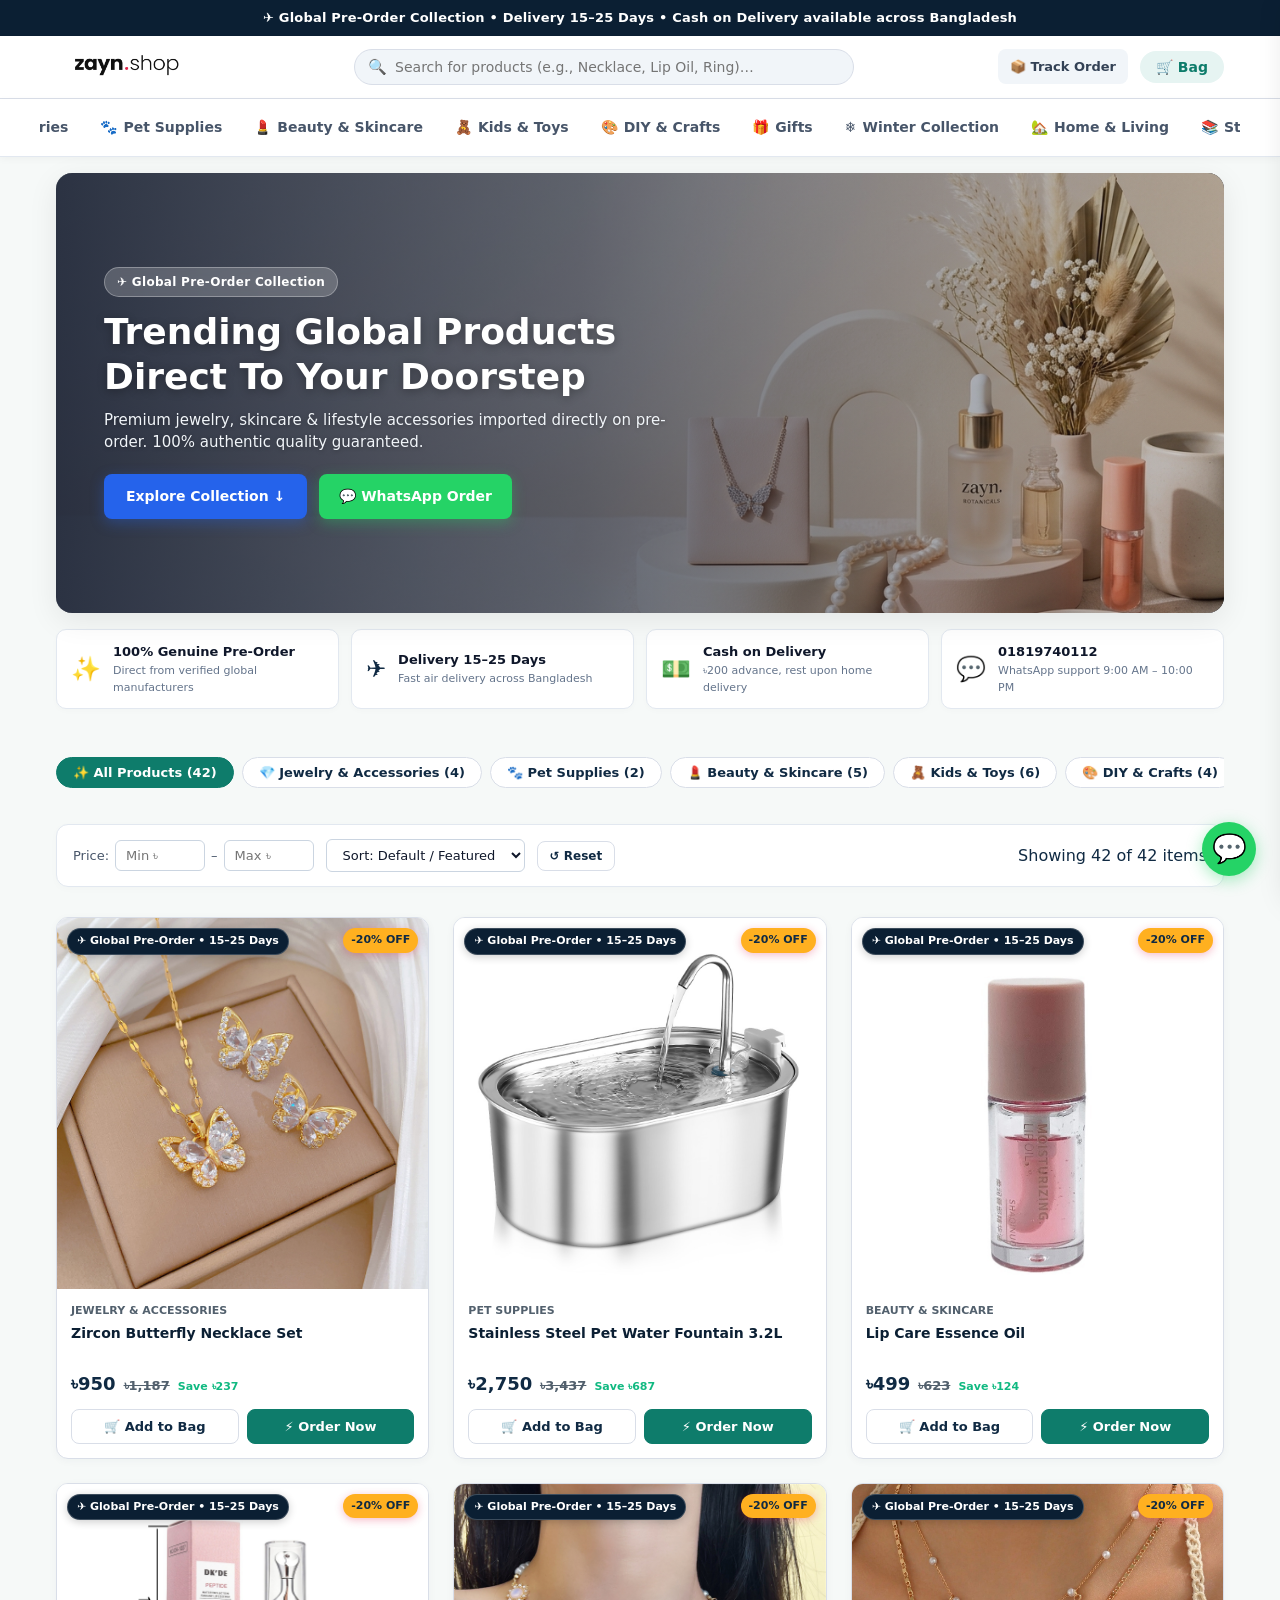
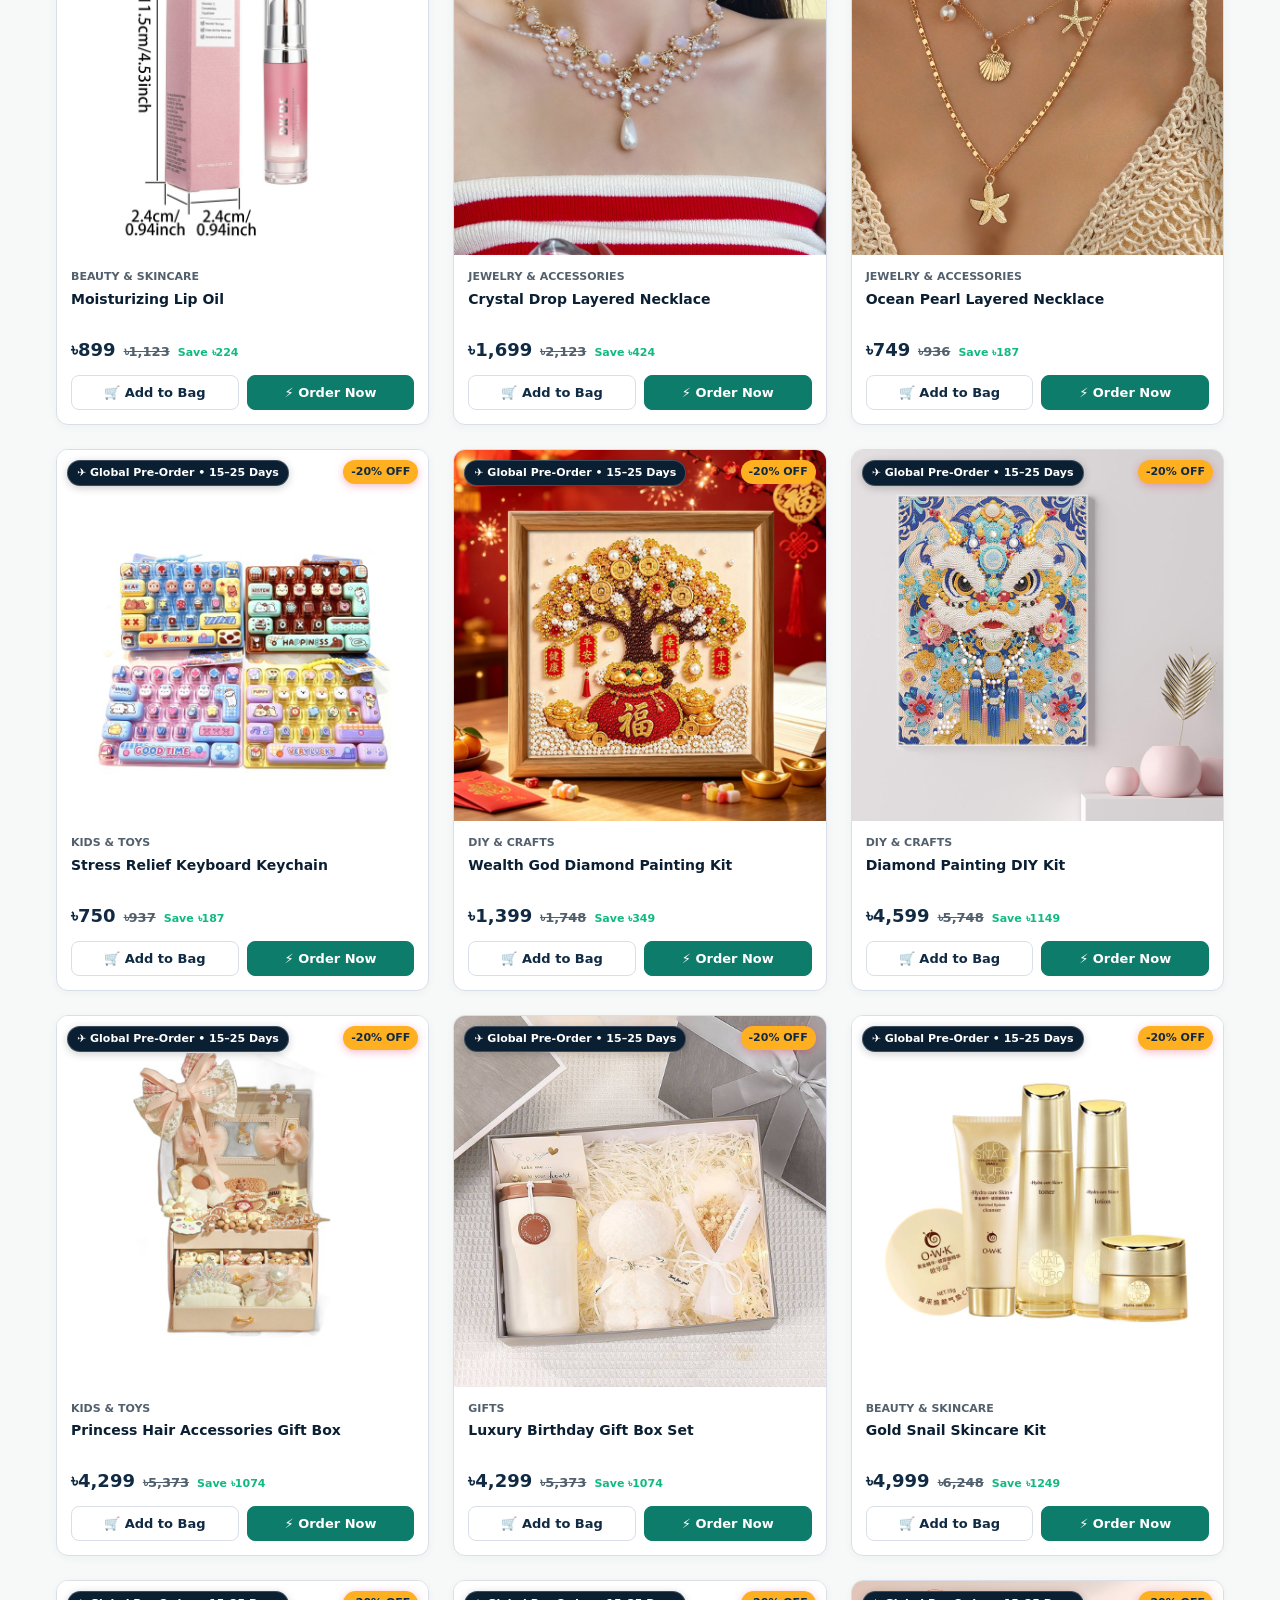
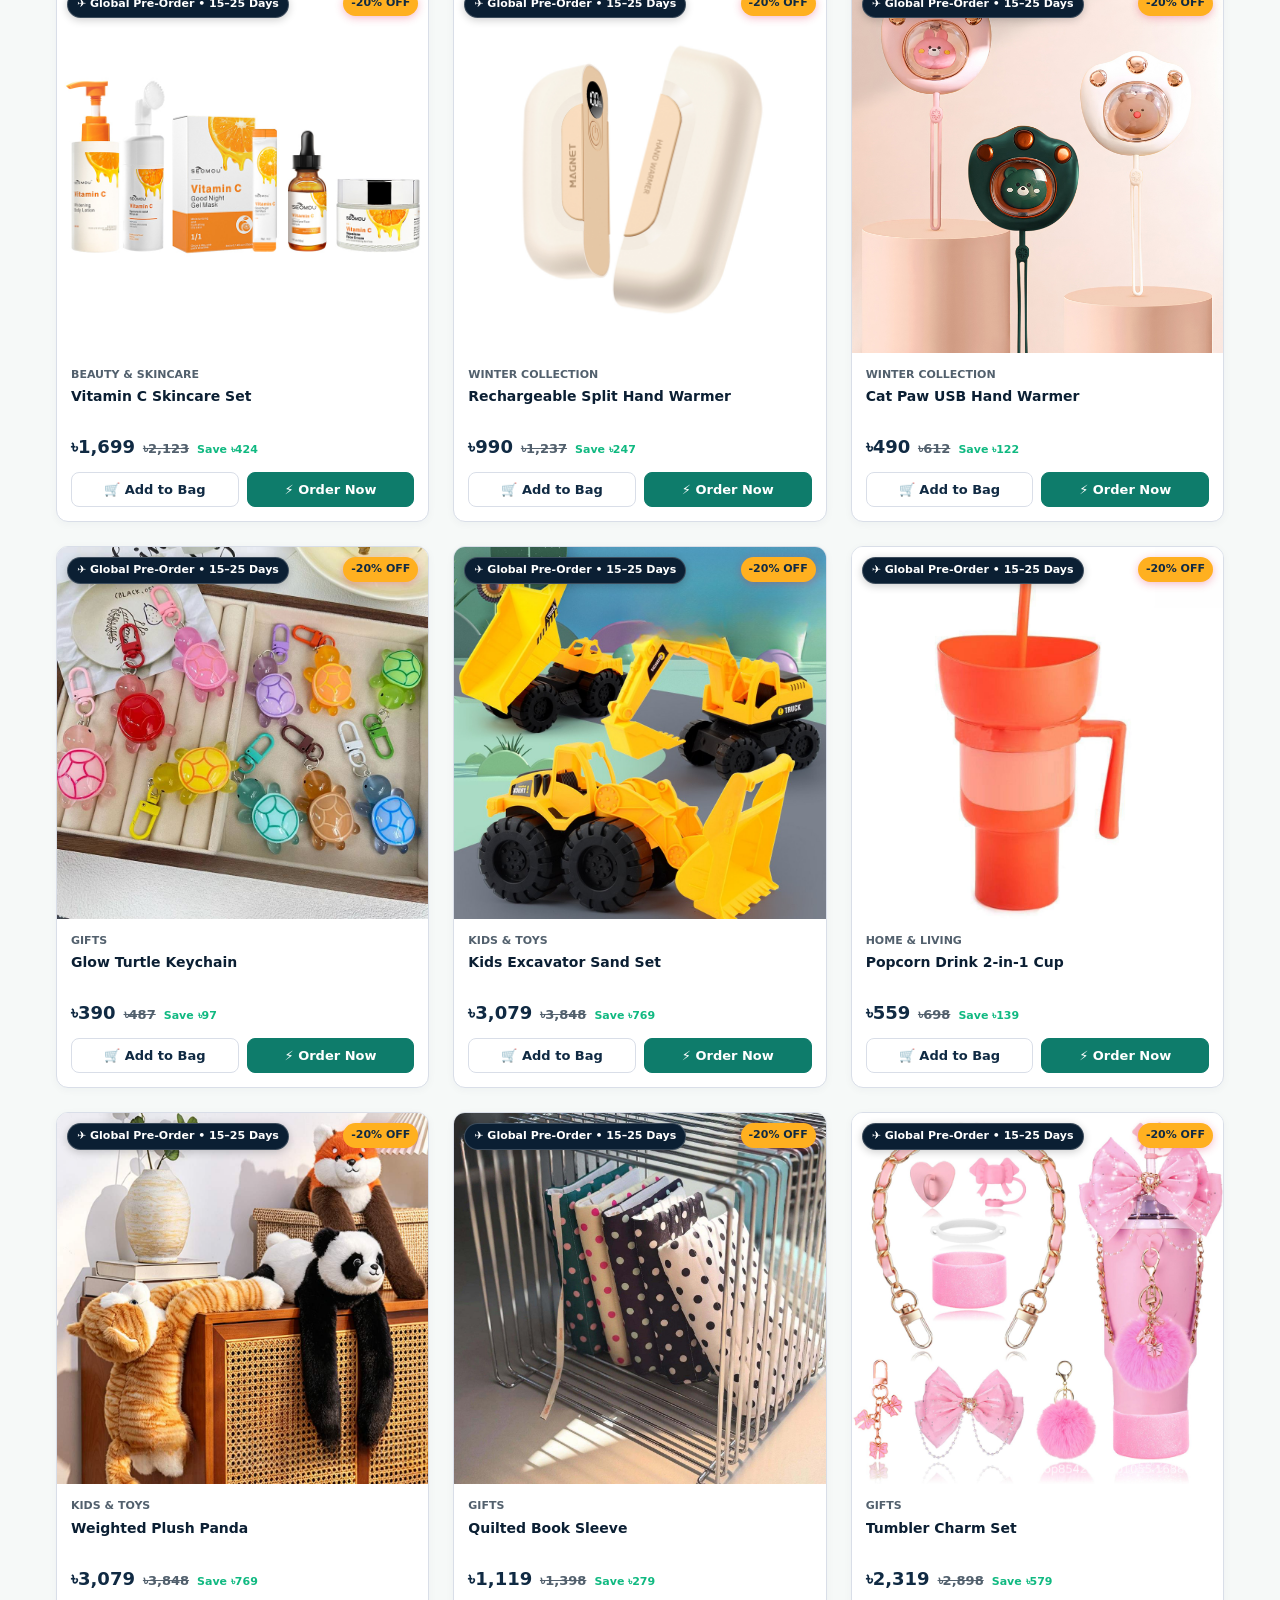
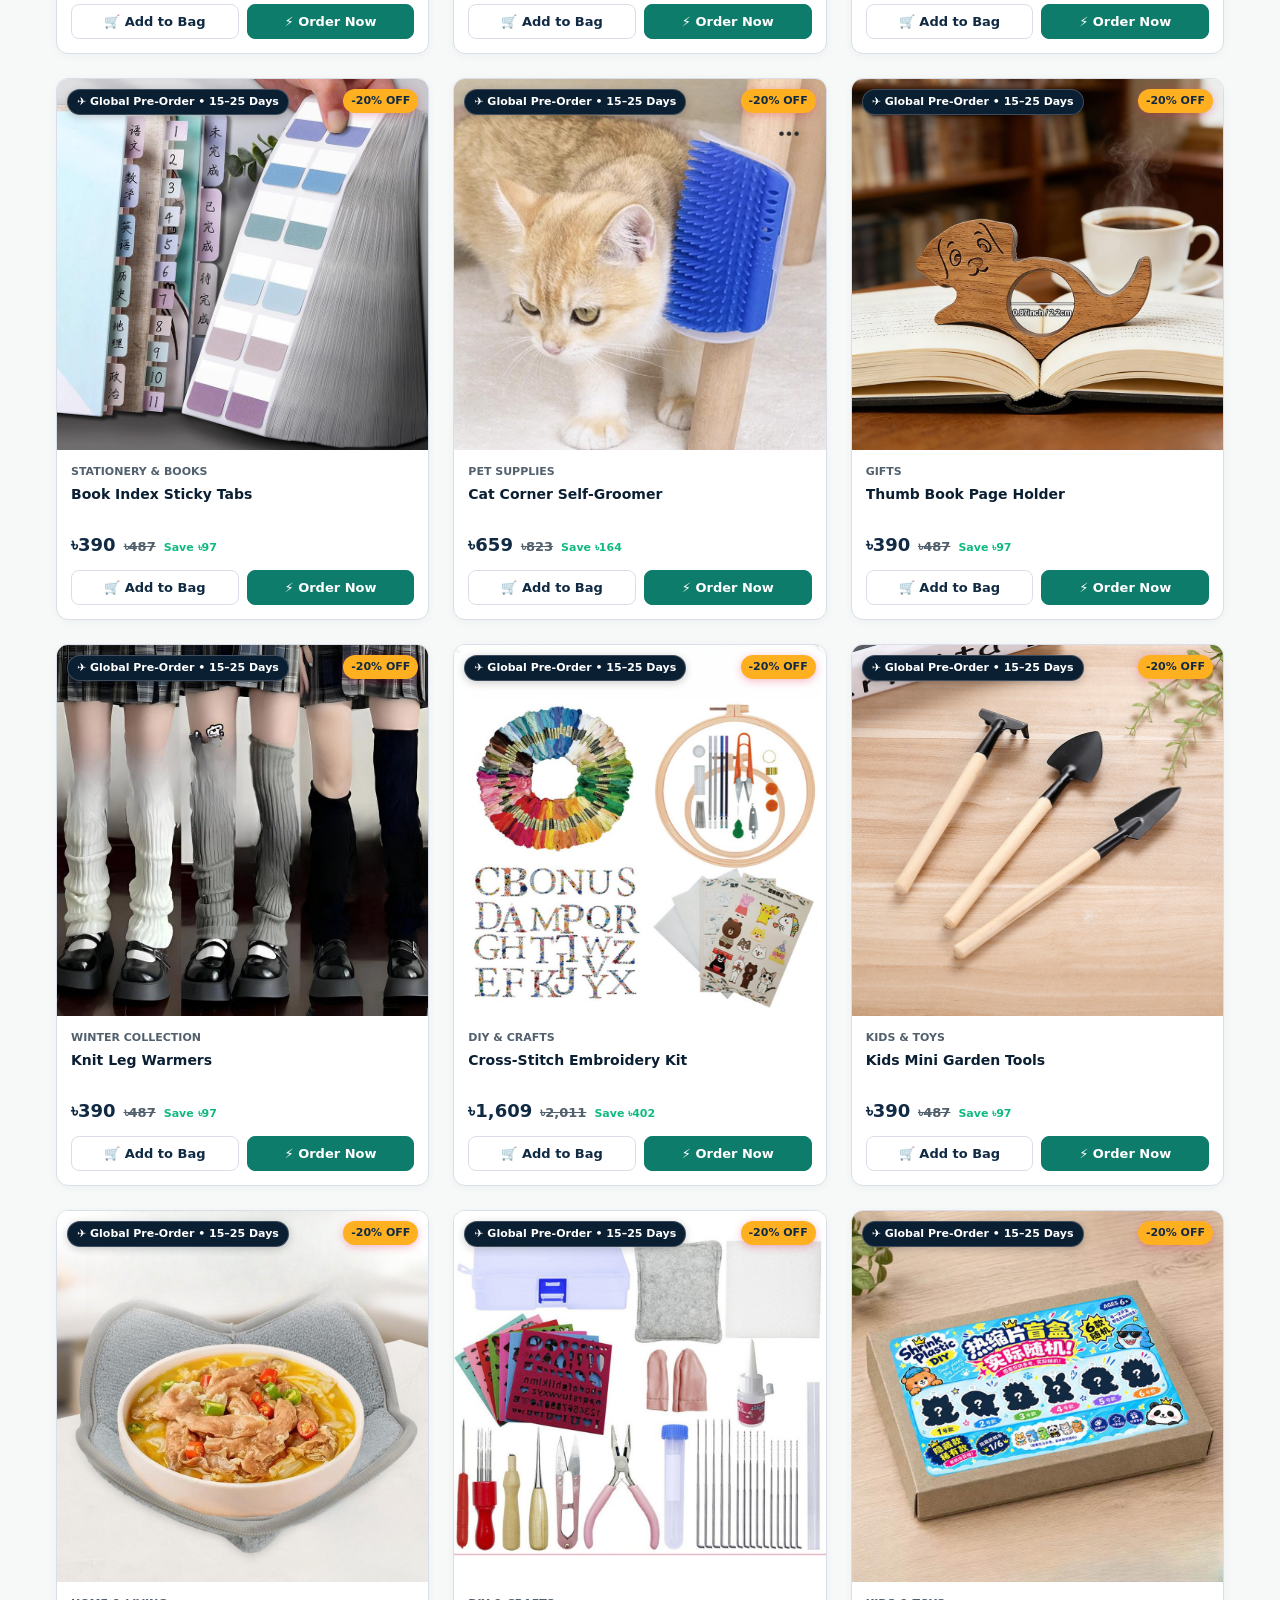
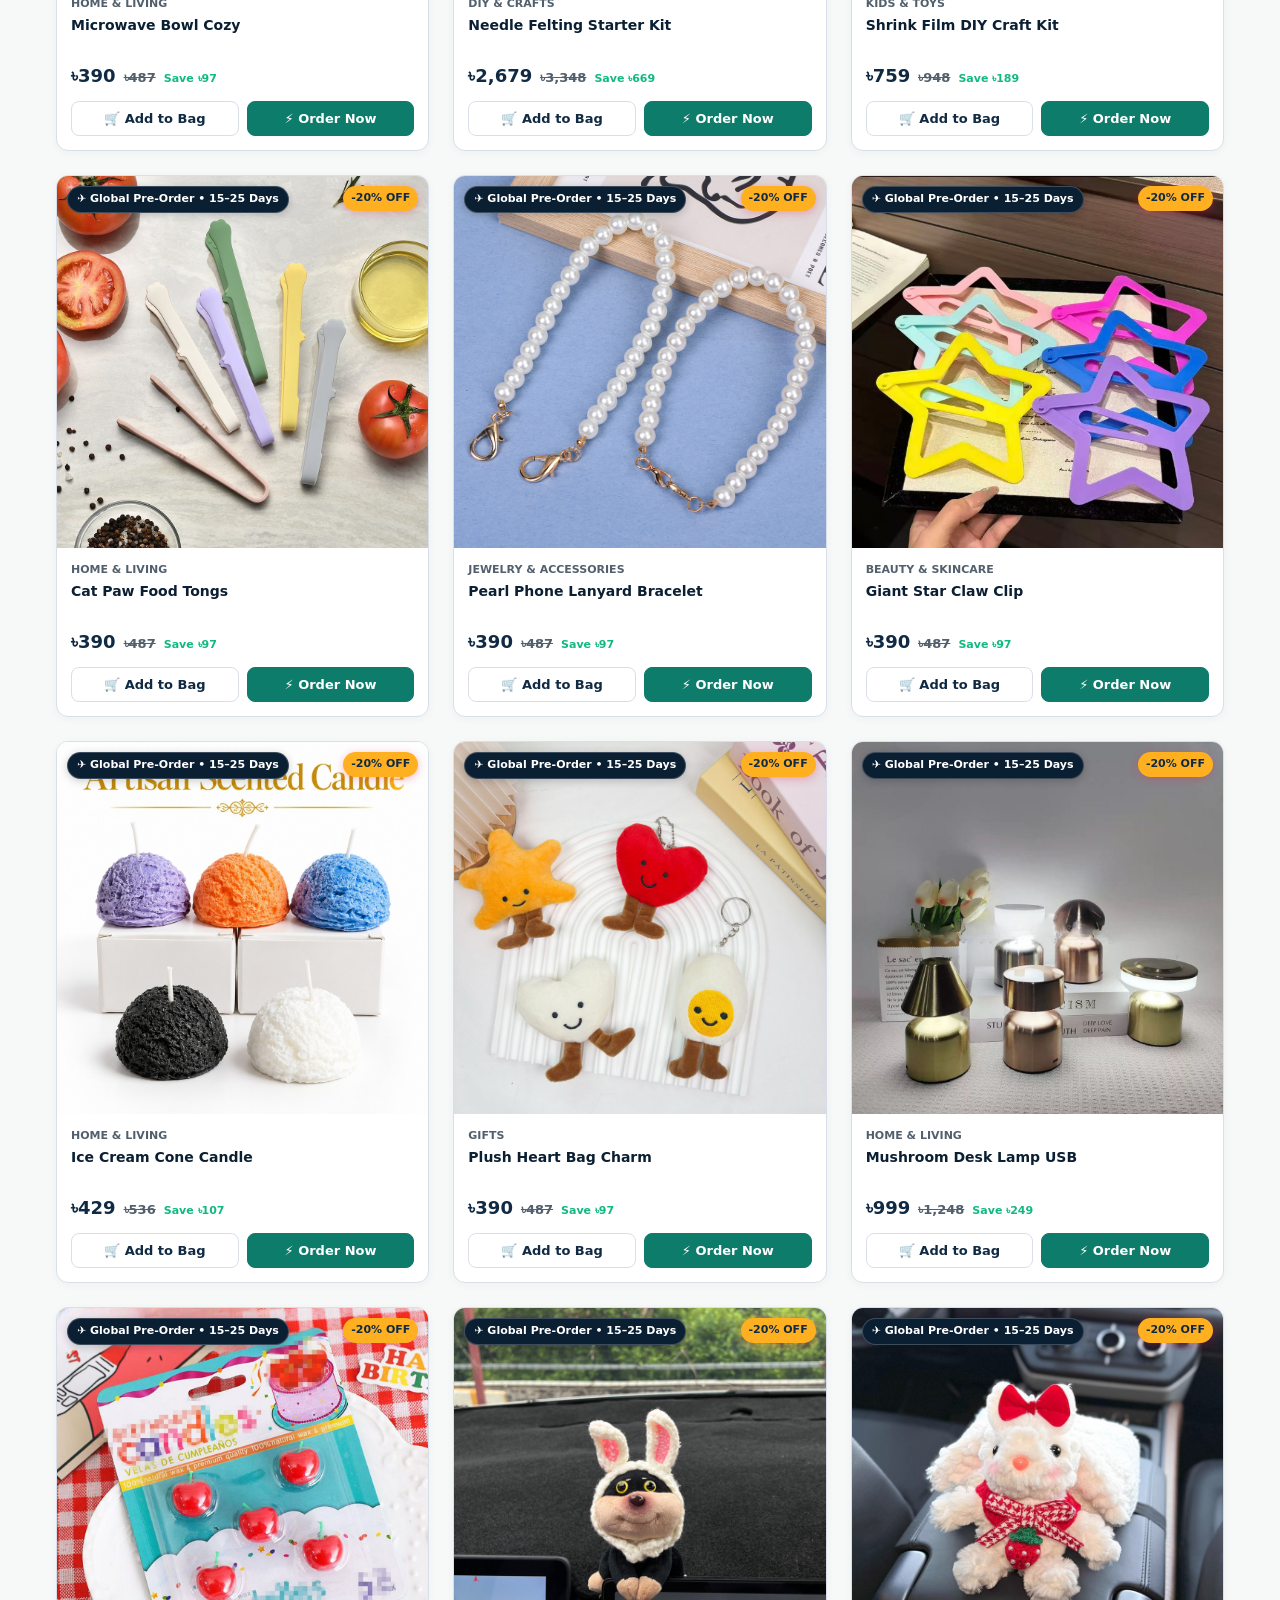
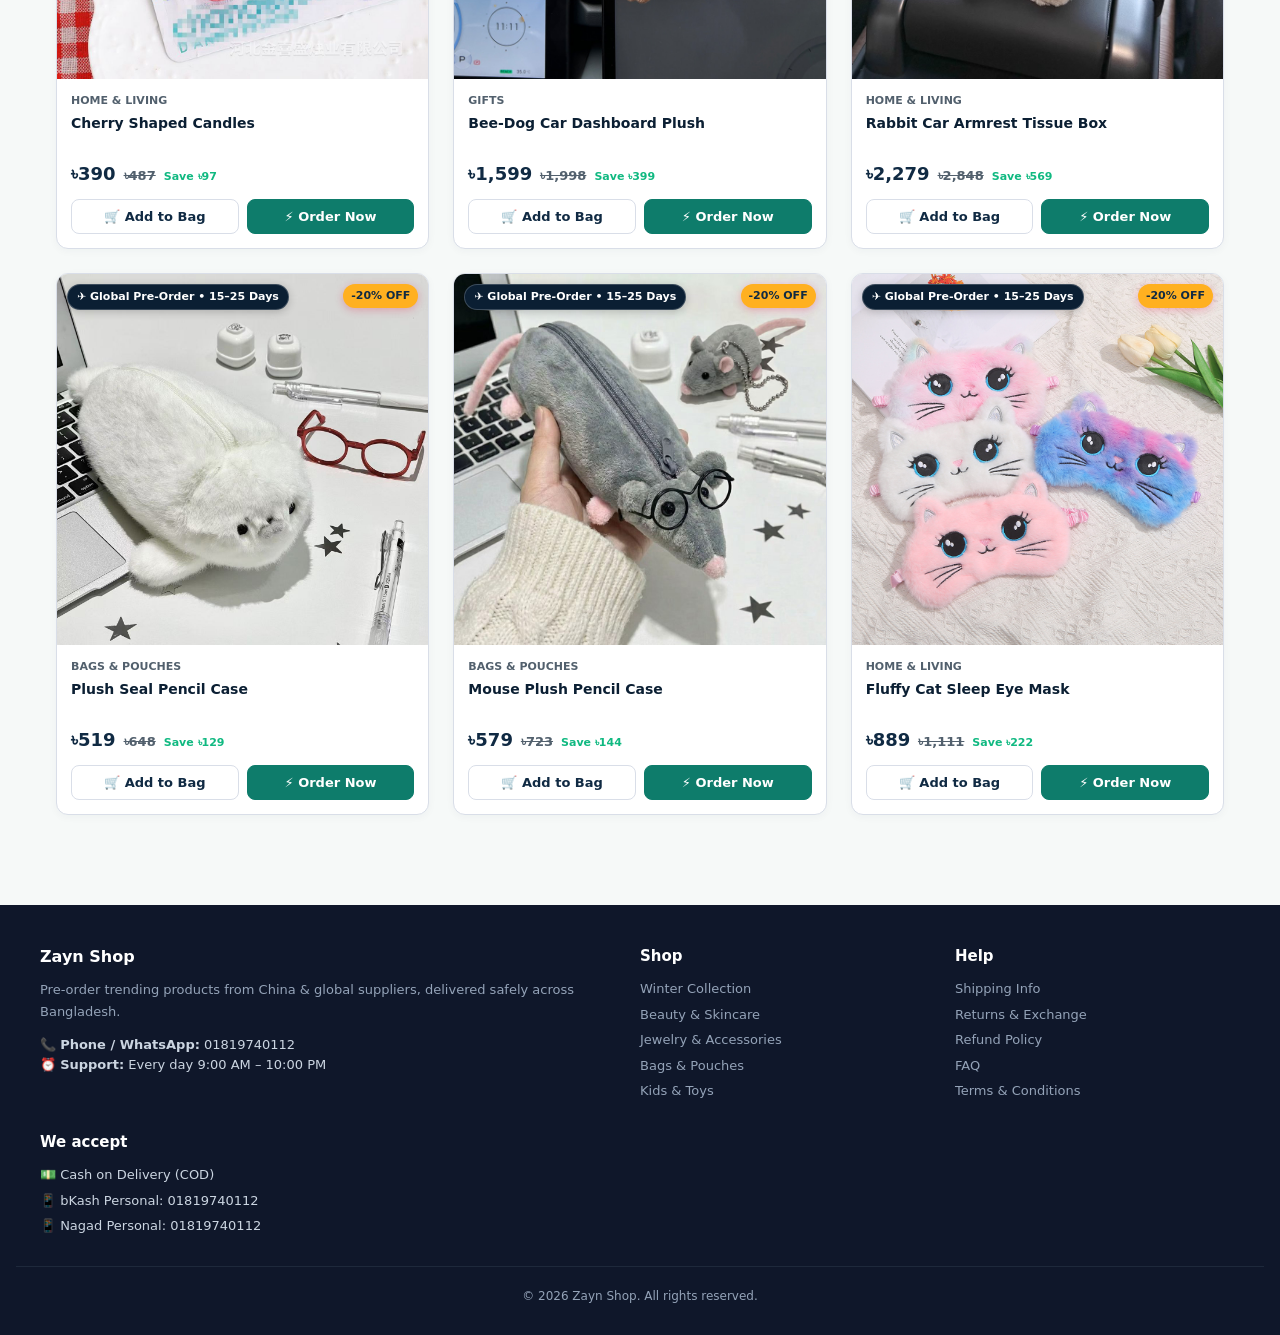
==== commit d062d8cf: "feat(design-system): adopt PhotoPixc shared design system tokens (teal #0E7C6B, ink #102A43, surface" ====
--- a/index.html
+++ b/index.html
@@ -8,9 +8,9 @@
   <meta name="description" content="Shop the best trending products directly pre-order at Zayn Shop. Jewelry, skin-care and lifestyle items at attractive prices across Bangladesh.">
   <link rel="preconnect" href="https://fonts.googleapis.com">
   <link rel="preconnect" href="https://fonts.gstatic.com" crossorigin>
-  <link href="https://fonts.googleapis.com/css2?family=Hind+Siliguri:wght@400;500;600;700;800&family=Plus+Jakarta+Sans:wght@400;500;600;700;800&display=swap" rel="stylesheet">
-  <link rel="stylesheet" href="style.css">
-  <link rel="stylesheet" href="style_ecom.css?v=5">
+  <link href="https://fonts.googleapis.com/css2?family=Hind+Siliguri:wght@400;500;600;700;800&family=Inter:wght@400;500;600;700;800&display=swap" rel="stylesheet">
+  <link rel="stylesheet" href="style.css?v=6">
+  <link rel="stylesheet" href="style_ecom.css?v=6">
 </head>
 <body>
   <!-- Top Announcement Bar -->
--- a/style.css
+++ b/style.css
@@ -1,15 +1,65 @@
 /* Zayn Shop BD — Pre-Order E-Commerce Styling */
 :root {
-  --pri: #e11d48;
-  --pri-dark: #be123c;
-  --pri-light: #ffe4e6;
-  --sec: #0f172a;
-  --accent: #2563eb;
-  --bg: #f8fafc;
-  --card: #ffffff;
-  --line: #e2e8f0;
-  --text: #0f172a;
-  --text-mut: #64748b;
+  /* Surfaces (PhotoPixc Shared Design System) */
+  --color-canvas: #ffffff;
+  --color-surface: #f6f9f8;
+  --color-blog-surface: #f7f6f3;
+  --color-dark: #0b1f33;
+  --color-dark-card: #162e44;
+
+  /* Text */
+  --color-ink: #102a43;
+  --color-muted: #52606d;
+  --color-text-on-dark: #ffffff;
+  --color-text-on-accent: #ffffff;
+
+  /* Borders */
+  --color-border: #d9dee8;
+
+  /* Accent — teal family ONLY */
+  --color-accent: #0e7c6b;        /* primary buttons, large accents */
+  --color-accent-dark: #0a5c50;   /* small text links, button hover */
+  --color-accent-bright: #2ab69e; /* accent ONLY on dark backgrounds */
+
+  /* Highlight — badges ONLY */
+  --color-highlight: #ffb020;
+  --color-text-on-highlight: #102a43;
+
+  /* Feedback */
+  --color-success: #0e7c6b;
+  --color-warning-text: #8a5a00;
+  --color-error: #c0392b;
+
+  /* Type */
+  --font-ui: "Inter", "Hind Siliguri", system-ui, -apple-system, "Segoe UI", Roboto, sans-serif;
+  --font-blog-heading: Georgia, "Times New Roman", serif;
+
+  /* Shape + spacing (8px base scale) */
+  --radius: 8px;
+  --radius-card: 12px;
+  --space-1: 8px;
+  --space-2: 16px;
+  --space-3: 24px;
+  --space-4: 32px;
+  --space-6: 48px;
+  --space-8: 64px;
+  --space-12: 96px;
+
+  /* Layout */
+  --max-width-site: 1120px;
+  --max-width-reading: 720px;
+
+  /* Legacy mappings mapped to Shared Design System tokens */
+  --pri: var(--color-accent);
+  --pri-dark: var(--color-accent-dark);
+  --pri-light: #e6f4f2;
+  --sec: var(--color-dark);
+  --accent: var(--color-accent);
+  --bg: var(--color-surface);
+  --card: var(--color-canvas);
+  --line: var(--color-border);
+  --text: var(--color-ink);
+  --text-mut: var(--color-muted);
   --wa: #25d366;
   --wa-dark: #1da851;
 }
--- a/style_ecom.css
+++ b/style_ecom.css
@@ -1964,3 +1964,164 @@
   cursor: pointer;
   object-fit: cover;
 }
+
+
+/* =========================================================
+   PHOTOPIXC SHARED DESIGN SYSTEM (DESIGN.md) ENFORCEMENT
+   ========================================================= */
+
+/* Typography */
+body, button, input, select, textarea {
+  font-family: var(--font-ui) !important;
+}
+
+body {
+  background-color: var(--color-surface) !important;
+  color: var(--color-ink) !important;
+}
+
+/* Header & Announcement */
+.top-bar {
+  background: var(--color-dark) !important;
+  color: var(--color-text-on-dark) !important;
+}
+
+header.site-header {
+  background: var(--color-canvas) !important;
+  border-bottom: 1px solid var(--color-border) !important;
+}
+
+/* Primary and Secondary Buttons */
+.btn-card-buy, .btn-pdp-buy, .btn-sticky-buy, .btn-submit-order, .btn-apply-coupon {
+  background: var(--color-accent) !important;
+  color: var(--color-text-on-accent) !important;
+  border: 1px solid var(--color-accent) !important;
+  border-radius: var(--radius) !important;
+  font-weight: 600 !important;
+  transition: background 0.2s ease, border-color 0.2s ease !important;
+}
+
+.btn-card-buy:hover, .btn-pdp-buy:hover, .btn-sticky-buy:hover, .btn-submit-order:hover, .btn-apply-coupon:hover {
+  background: var(--color-accent-dark) !important;
+  border-color: var(--color-accent-dark) !important;
+}
+
+.btn-card-cart, .btn-pdp-cart, .btn-sticky-cart, .btn-filter-reset {
+  background: var(--color-canvas) !important;
+  color: var(--color-ink) !important;
+  border: 1px solid var(--color-border) !important;
+  border-radius: var(--radius) !important;
+  font-weight: 600 !important;
+}
+
+.btn-card-cart:hover, .btn-pdp-cart:hover, .btn-sticky-cart:hover, .btn-filter-reset:hover {
+  border-color: var(--color-ink) !important;
+  background: var(--color-surface) !important;
+}
+
+/* Cards & Surfaces */
+.product-card, .card-box, .track-search-card {
+  background: var(--color-canvas) !important;
+  border: 1px solid var(--color-border) !important;
+  border-radius: var(--radius-card) !important;
+  box-shadow: 0 2px 8px rgba(16, 42, 67, 0.04) !important;
+}
+
+.product-card:hover {
+  border-color: #b0bec5 !important;
+  box-shadow: 0 8px 24px rgba(16, 42, 67, 0.08) !important;
+}
+
+/* Badges compliant with Section 2.1 Contrast Rules */
+.badge-preorder {
+  background: var(--color-dark) !important;
+  color: var(--color-text-on-dark) !important;
+  border: 1px solid rgba(255, 255, 255, 0.2) !important;
+}
+
+.badge-instock {
+  background: #e6f4f2 !important;
+  color: var(--color-accent-dark) !important;
+  border: 1px solid #b2dfdb !important;
+}
+
+.pulse-dot.green {
+  background: var(--color-accent) !important;
+}
+
+/* Discount Pill using Highlight Amber (WCAG AA 8.01:1) */
+.badge-discount, .pdp-discount-pill {
+  background: var(--color-highlight) !important;
+  color: var(--color-text-on-highlight) !important;
+  font-weight: 700 !important;
+  border-radius: 999px !important;
+  border: none !important;
+}
+
+/* Category Pills & Nav */
+.cat-pill.active, .category-nav-link.active {
+  background: var(--color-accent) !important;
+  color: #ffffff !important;
+  border-color: var(--color-accent) !important;
+}
+
+.cat-pill {
+  background: var(--color-canvas) !important;
+  color: var(--color-ink) !important;
+  border: 1px solid var(--color-border) !important;
+}
+
+.cat-pill:hover {
+  border-color: var(--color-accent) !important;
+}
+
+/* PDP Variants Active state */
+.pdp-variant-pill.active {
+  border-color: var(--color-accent) !important;
+  background: #e6f4f2 !important;
+  color: var(--color-accent-dark) !important;
+  box-shadow: 0 0 0 2px rgba(14, 124, 107, 0.2) !important;
+}
+
+/* Price Row */
+.price-current, .pdp-price-current {
+  color: var(--color-ink) !important;
+  font-weight: 800 !important;
+}
+
+.price-old, .pdp-price-old {
+  color: var(--color-muted) !important;
+}
+
+/* Form Inputs Focus State */
+.form-input:focus, .form-textarea:focus, select.form-input:focus {
+  border-color: var(--color-accent) !important;
+  box-shadow: 0 0 0 3px rgba(14, 124, 107, 0.15) !important;
+}
+
+/* Receipts & Summaries */
+.receipt-header {
+  border-bottom: 2px dashed var(--color-border) !important;
+}
+.receipt-tag {
+  background: #e6f4f2 !important;
+  color: var(--color-accent-dark) !important;
+}
+.receipt-highlight-advance {
+  background: #fff8e1 !important;
+  border: 1.5px solid #ffe082 !important;
+  color: #8a5a00 !important;
+}
+.receipt-highlight-cod {
+  background: #e6f4f2 !important;
+  border: 1.5px solid #b2dfdb !important;
+  color: var(--color-accent-dark) !important;
+}
+
+/* Mobile bottom nav active color */
+.mob-nav-item.active, .mob-nav-item:hover {
+  color: var(--color-accent) !important;
+}
+.mob-nav-badge {
+  background: var(--color-accent) !important;
+}
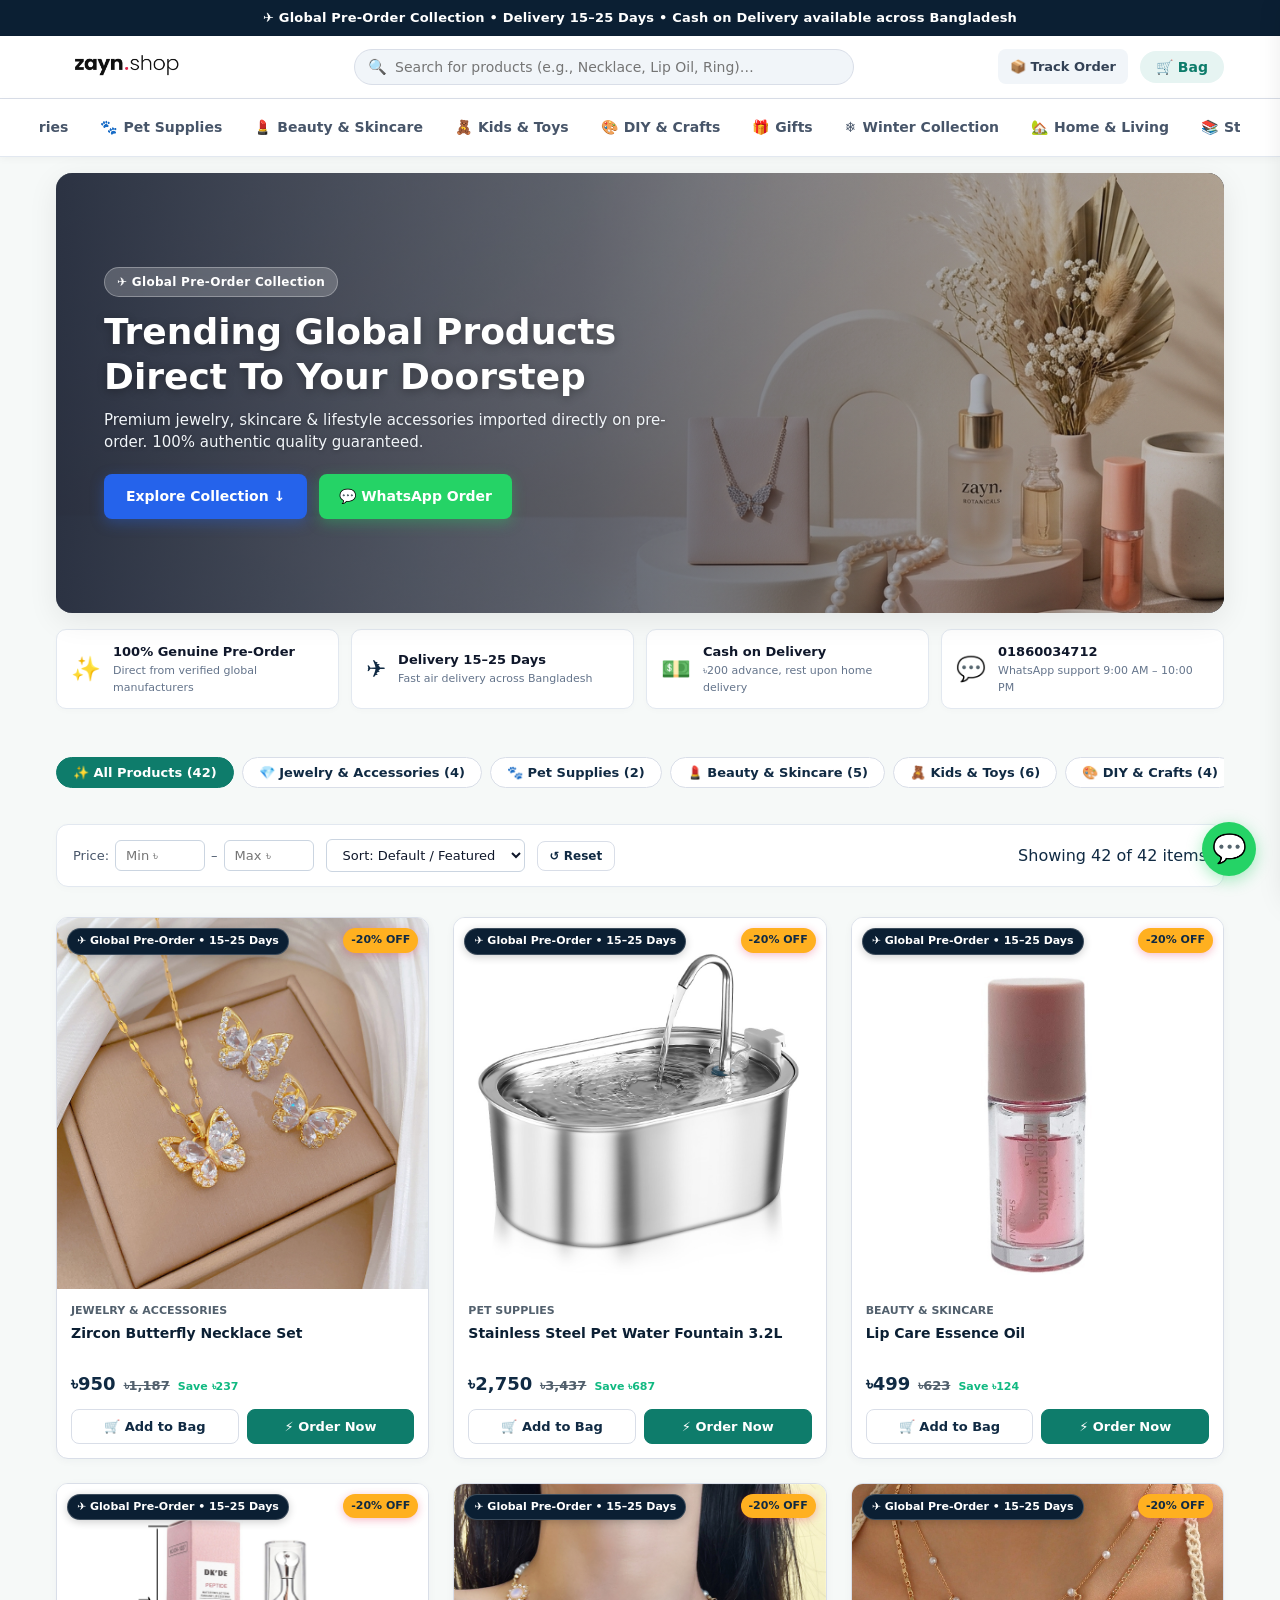
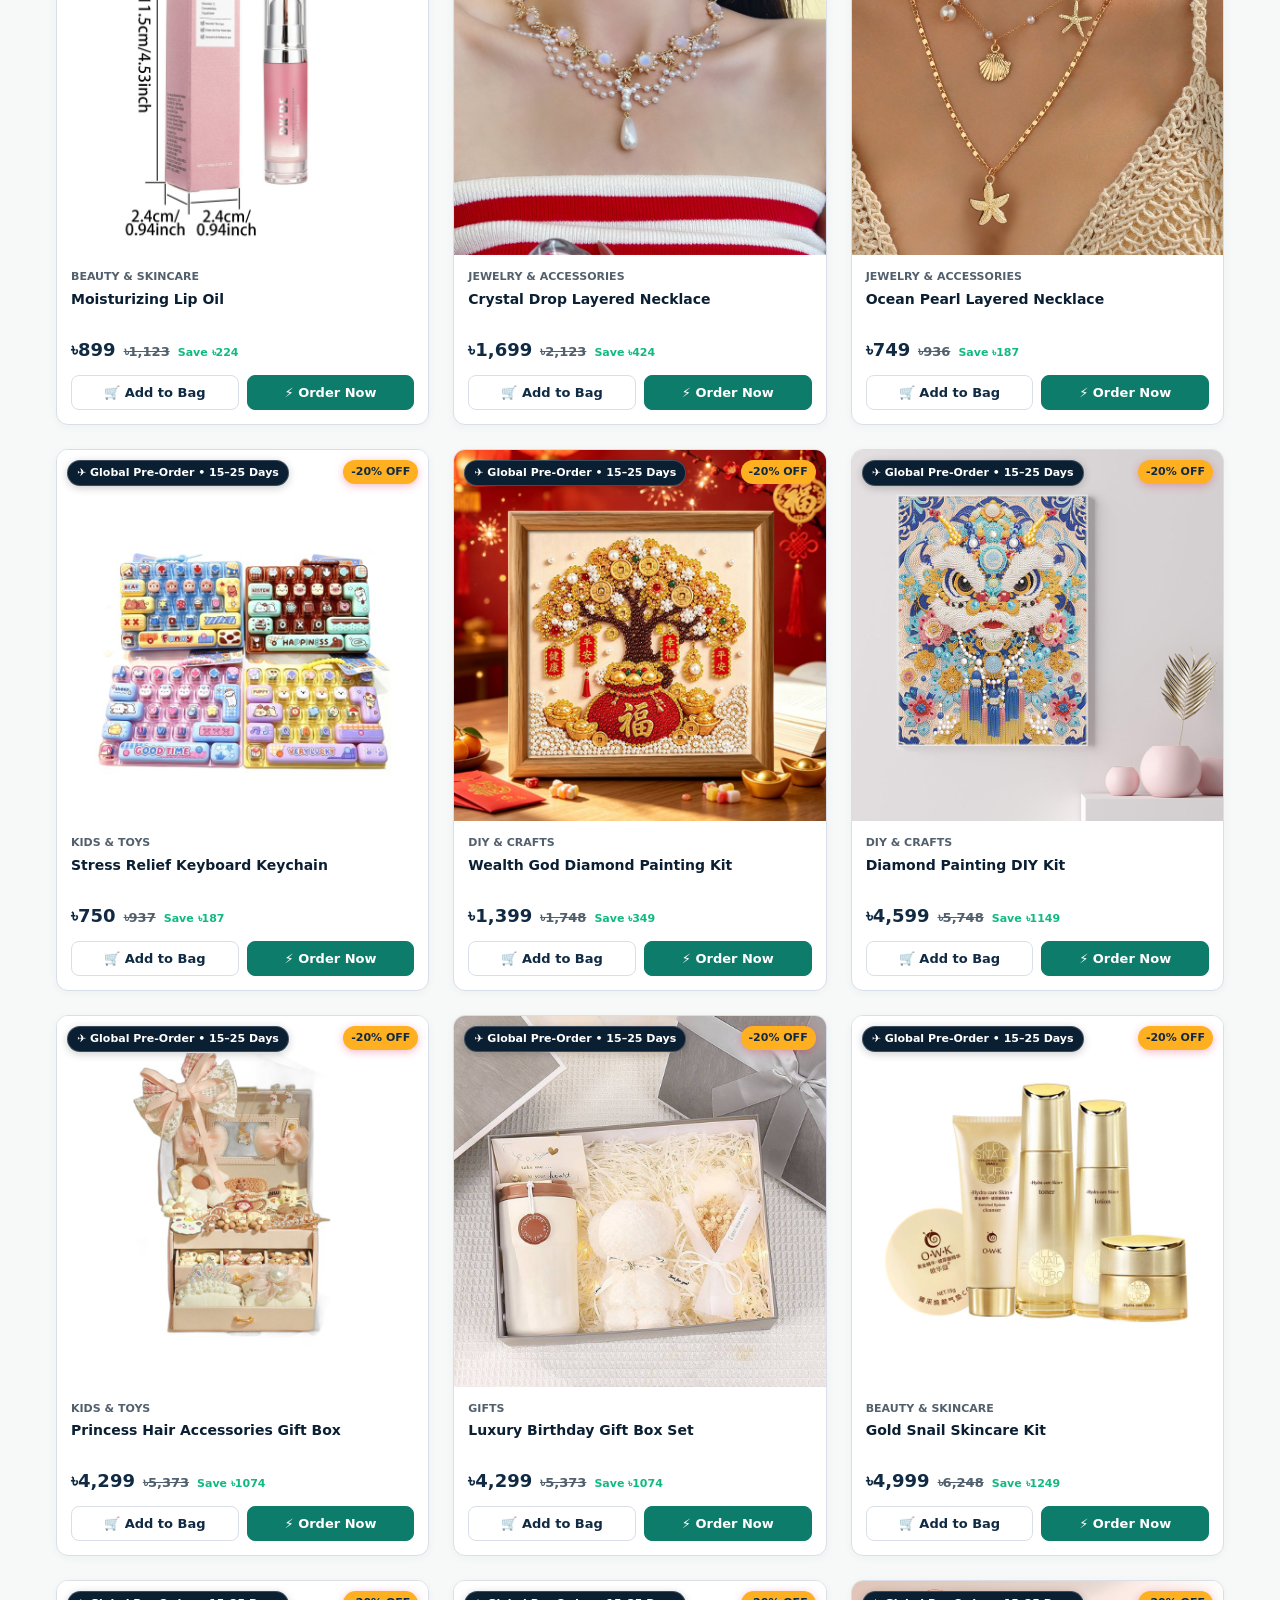
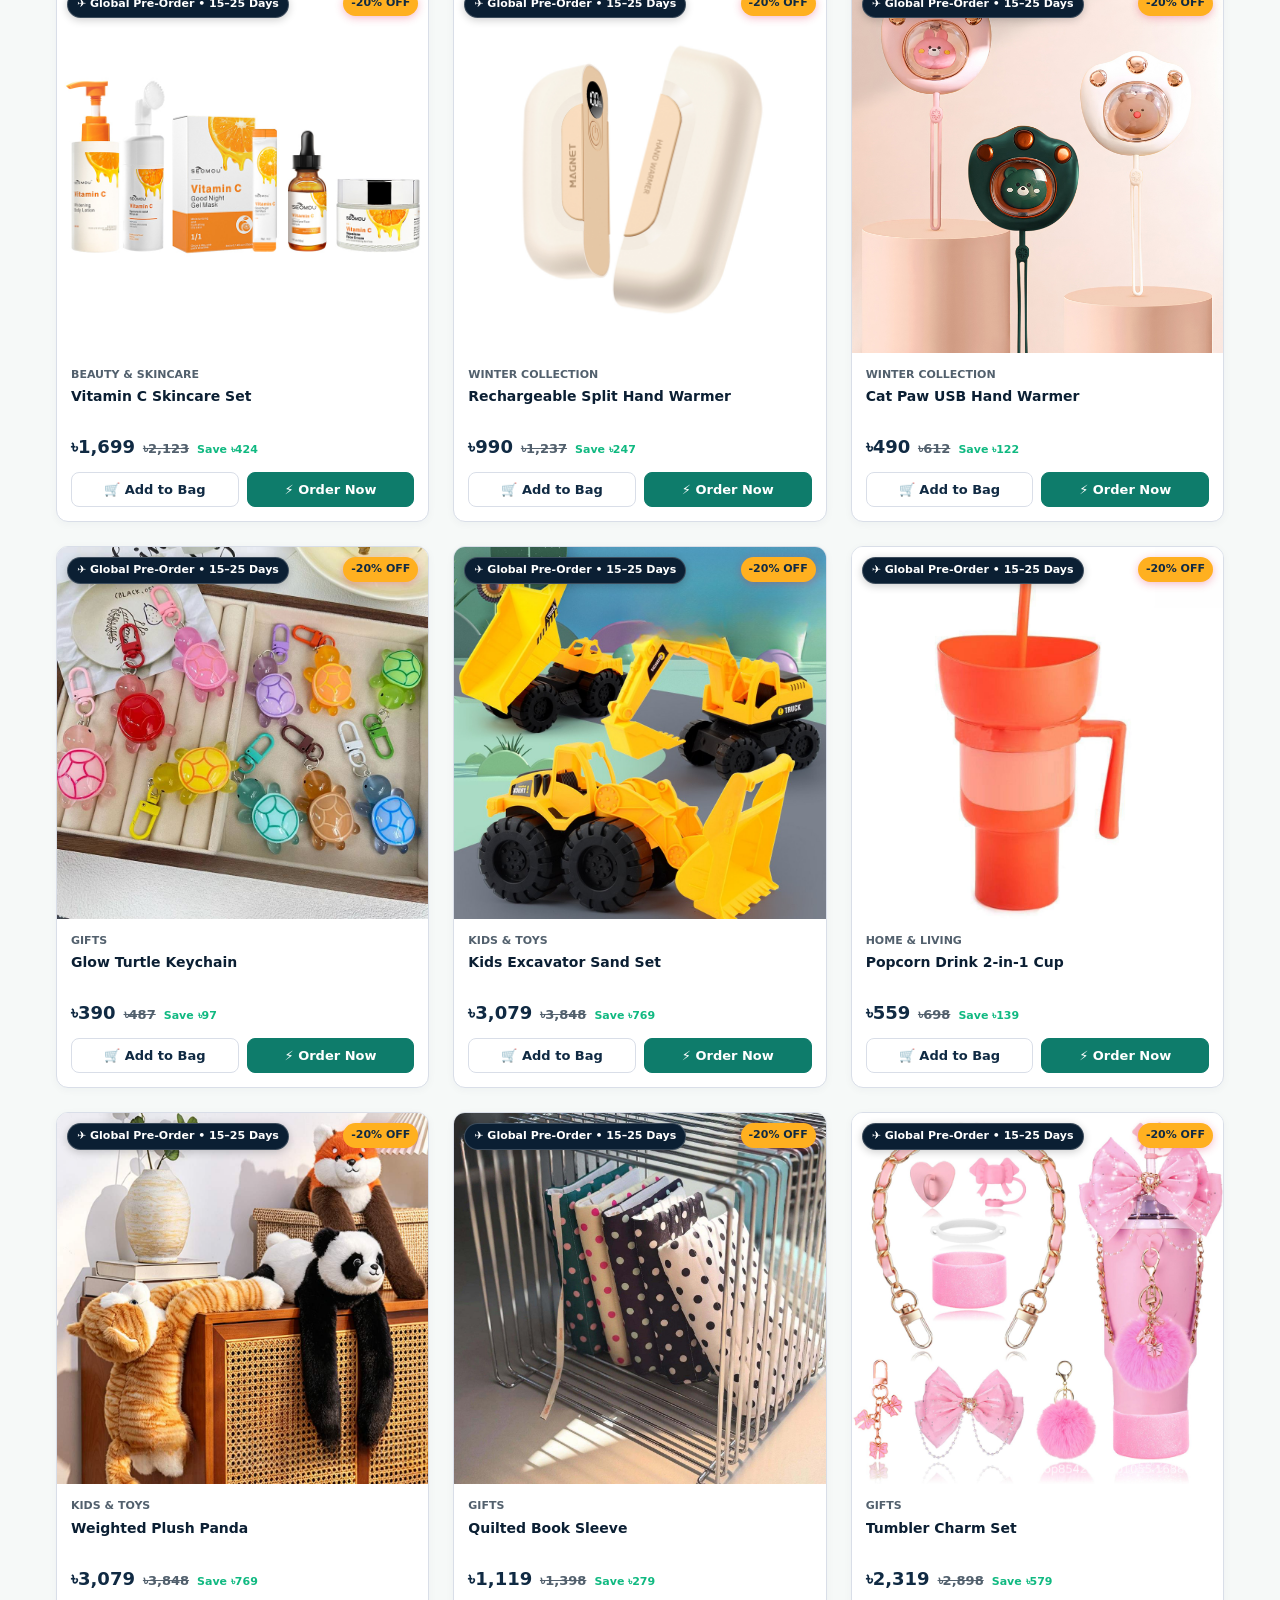
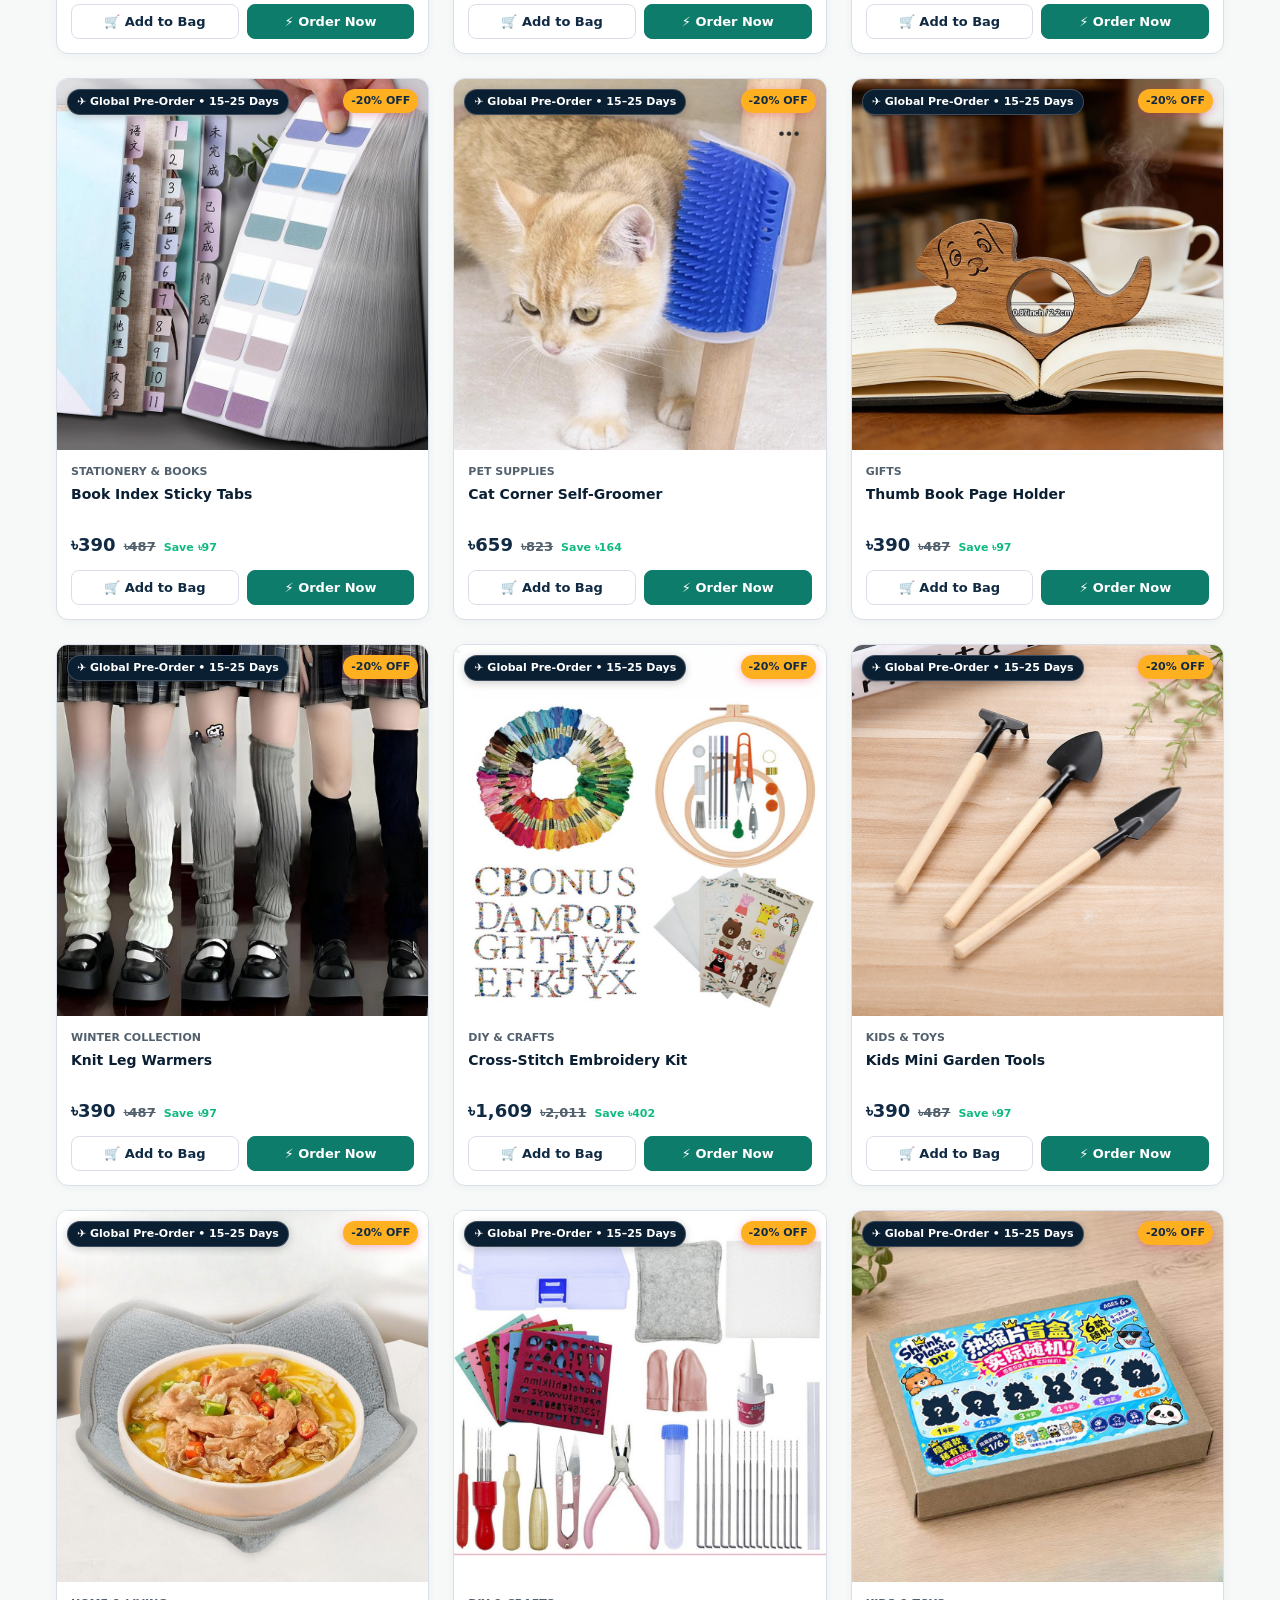
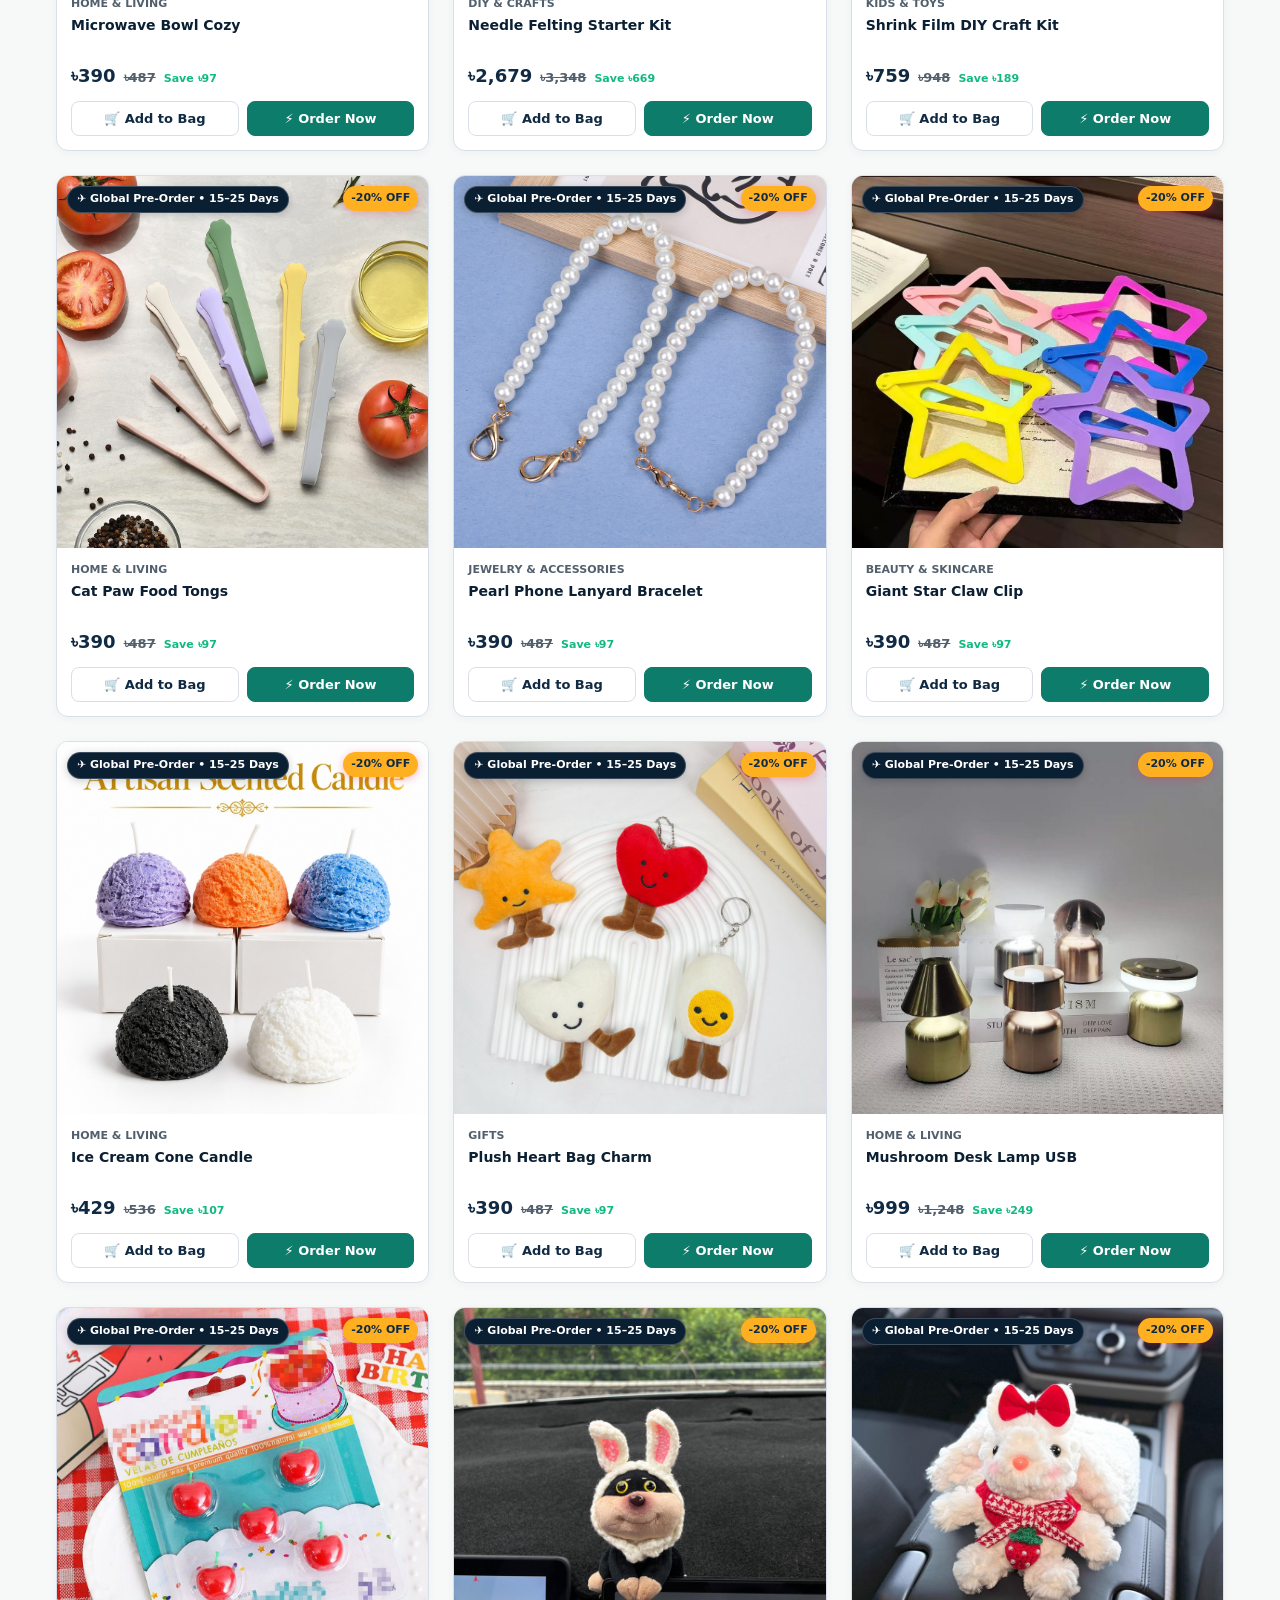
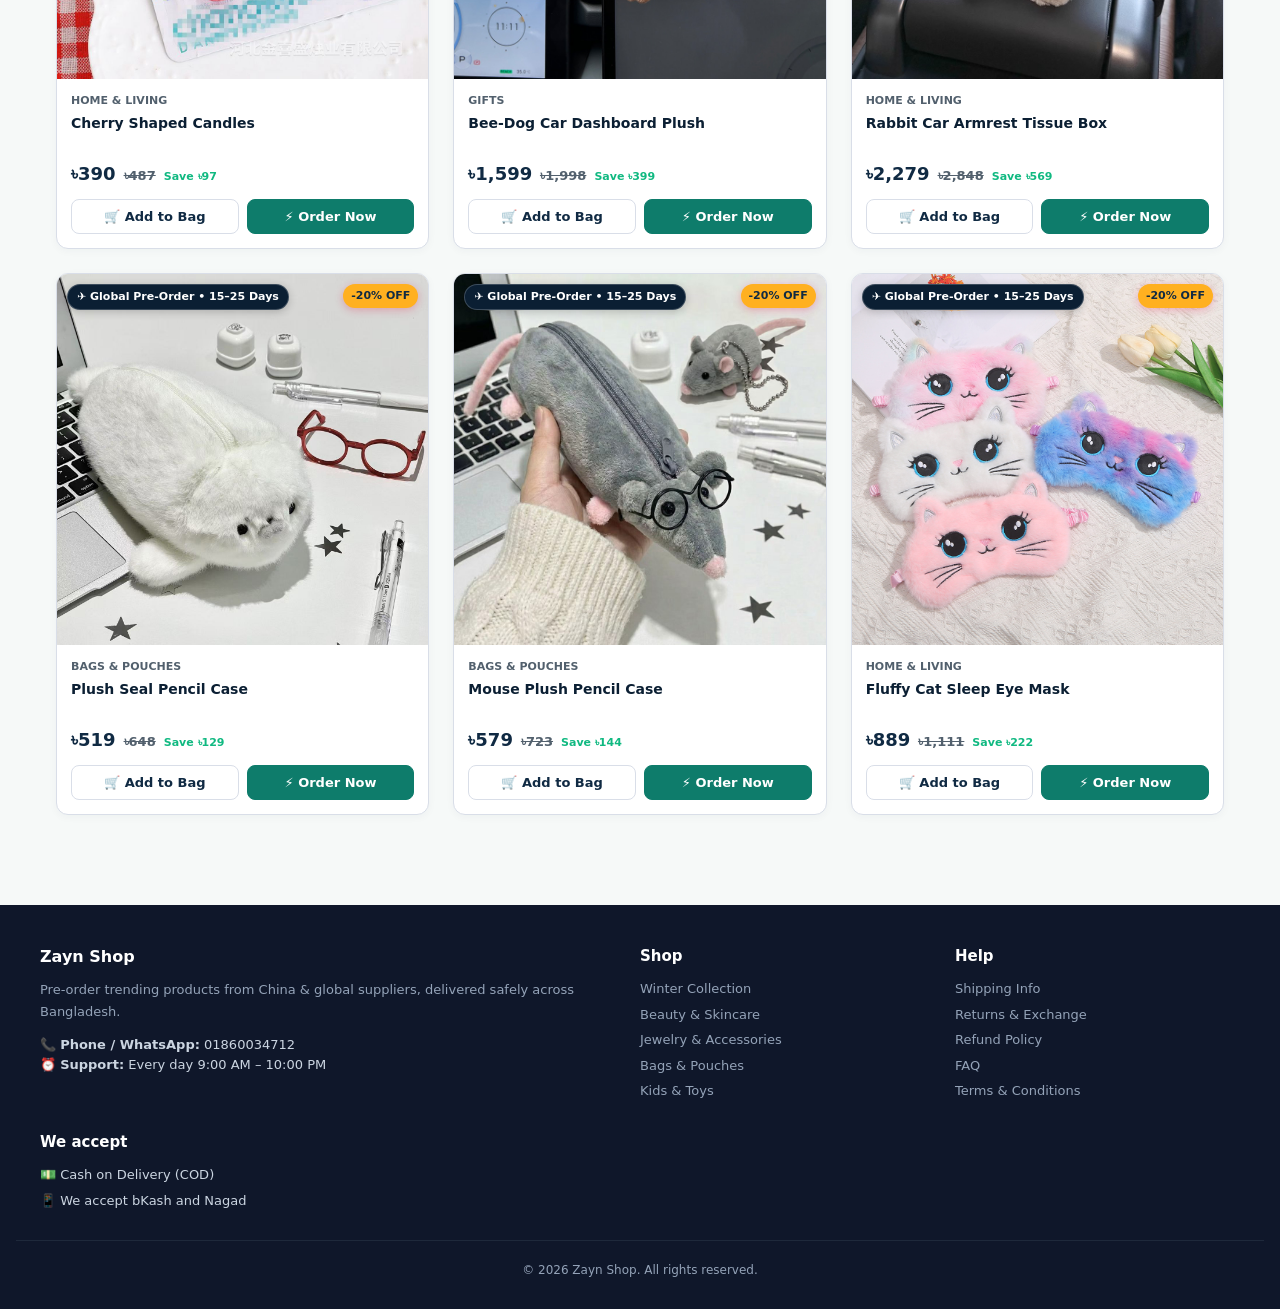
==== commit 0d87d951: "fix: update phone and WhatsApp number to 01860034712 and clean footer payment notice" ====
--- a/index.html
+++ b/index.html
@@ -63,7 +63,7 @@
           <p class="hero-subtext">Premium jewelry, skincare & lifestyle accessories imported directly on pre-order. 100% authentic quality guaranteed.</p>
           <div class="hero-cta-group">
             <a href="#categoryPills" class="btn-hero-shop">Explore Collection ↓</a>
-            <a href="https://wa.me/8801819740112" target="_blank" class="btn-hero-wa">💬 WhatsApp Order</a>
+            <a href="https://wa.me/8801860034712" target="_blank" class="btn-hero-wa">💬 WhatsApp Order</a>
           </div>
         </div>
       </div>
@@ -95,7 +95,7 @@
       <div class="trust-bar-item">
         <span class="trust-icon">💬</span>
         <div>
-          <div class="trust-item-title">01819740112</div>
+          <div class="trust-item-title">01860034712</div>
           <div class="trust-item-desc">WhatsApp support 9:00 AM – 10:00 PM</div>
         </div>
       </div>
@@ -153,7 +153,7 @@
       <div class="footer-col">
         <h4 style="color:#ffffff;font-size:16px;margin-bottom:10px;">Zayn Shop</h4>
         <p style="line-height:1.7;margin-bottom:12px;color:#94a3b8">Pre-order trending products from China & global suppliers, delivered safely across Bangladesh.</p>
-        <p style="color:#cbd5e1">📞 <b>Phone / WhatsApp:</b> 01819740112<br>⏰ <b>Support:</b> Every day 9:00 AM – 10:00 PM</p>
+        <p style="color:#cbd5e1">📞 <b>Phone / WhatsApp:</b> 01860034712<br>⏰ <b>Support:</b> Every day 9:00 AM – 10:00 PM</p>
       </div>
       <div class="footer-col">
         <h4>Shop</h4>
@@ -174,8 +174,7 @@
       <div class="footer-col">
         <h4>We accept</h4>
         <p style="margin-bottom:6px;color:#cbd5e1">💵 Cash on Delivery (COD)</p>
-        <p style="margin-bottom:6px;color:#cbd5e1">📱 bKash Personal: 01819740112</p>
-        <p style="color:#cbd5e1">📱 Nagad Personal: 01819740112</p>
+        <p style="color:#cbd5e1">📱 We accept bKash and Nagad</p>
       </div>
     </div>
     <div class="footer-bottom">
@@ -184,7 +183,7 @@
   </footer>
 
   <!-- Floating WhatsApp Contact Button -->
-  <a href="https://wa.me/8801819740112" target="_blank" class="floating-whatsapp-btn" title="Chat on WhatsApp">
+  <a href="https://wa.me/8801860034712" target="_blank" class="floating-whatsapp-btn" title="Chat on WhatsApp">
     💬
   </a>
 
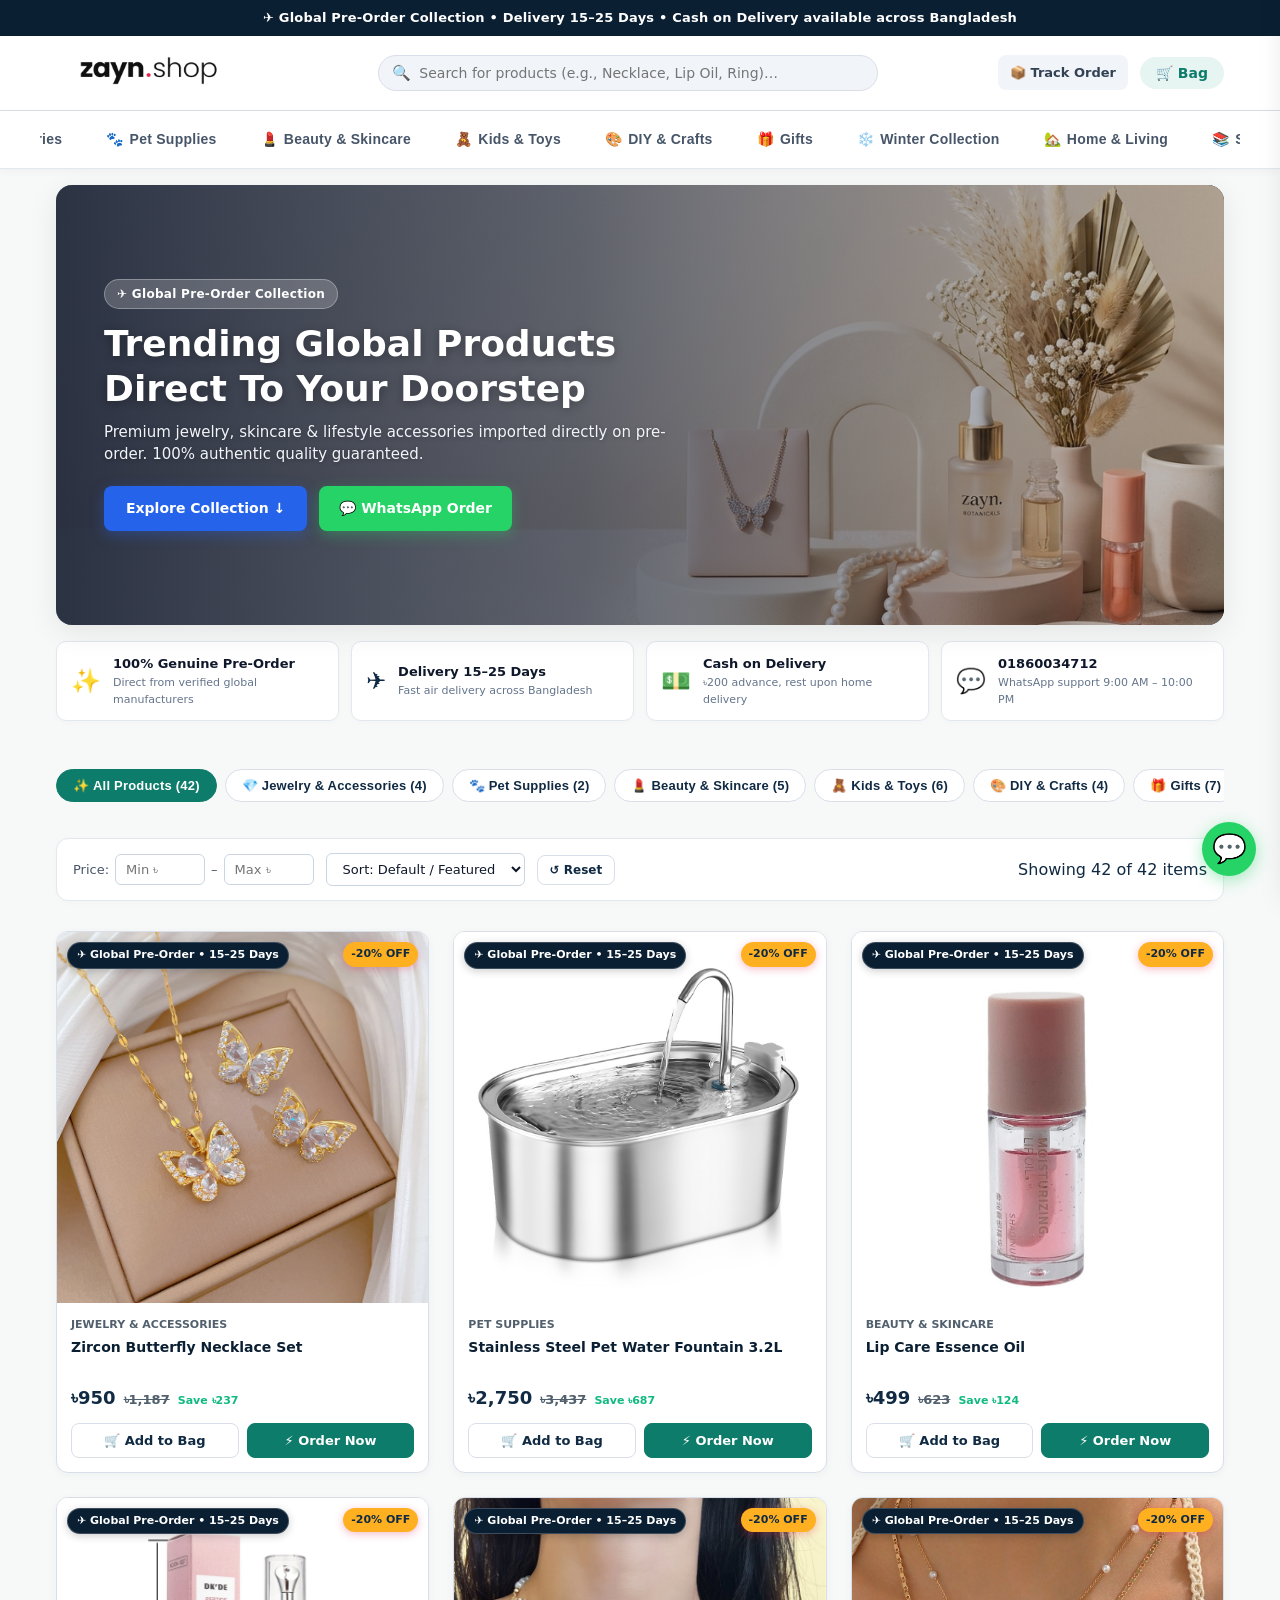
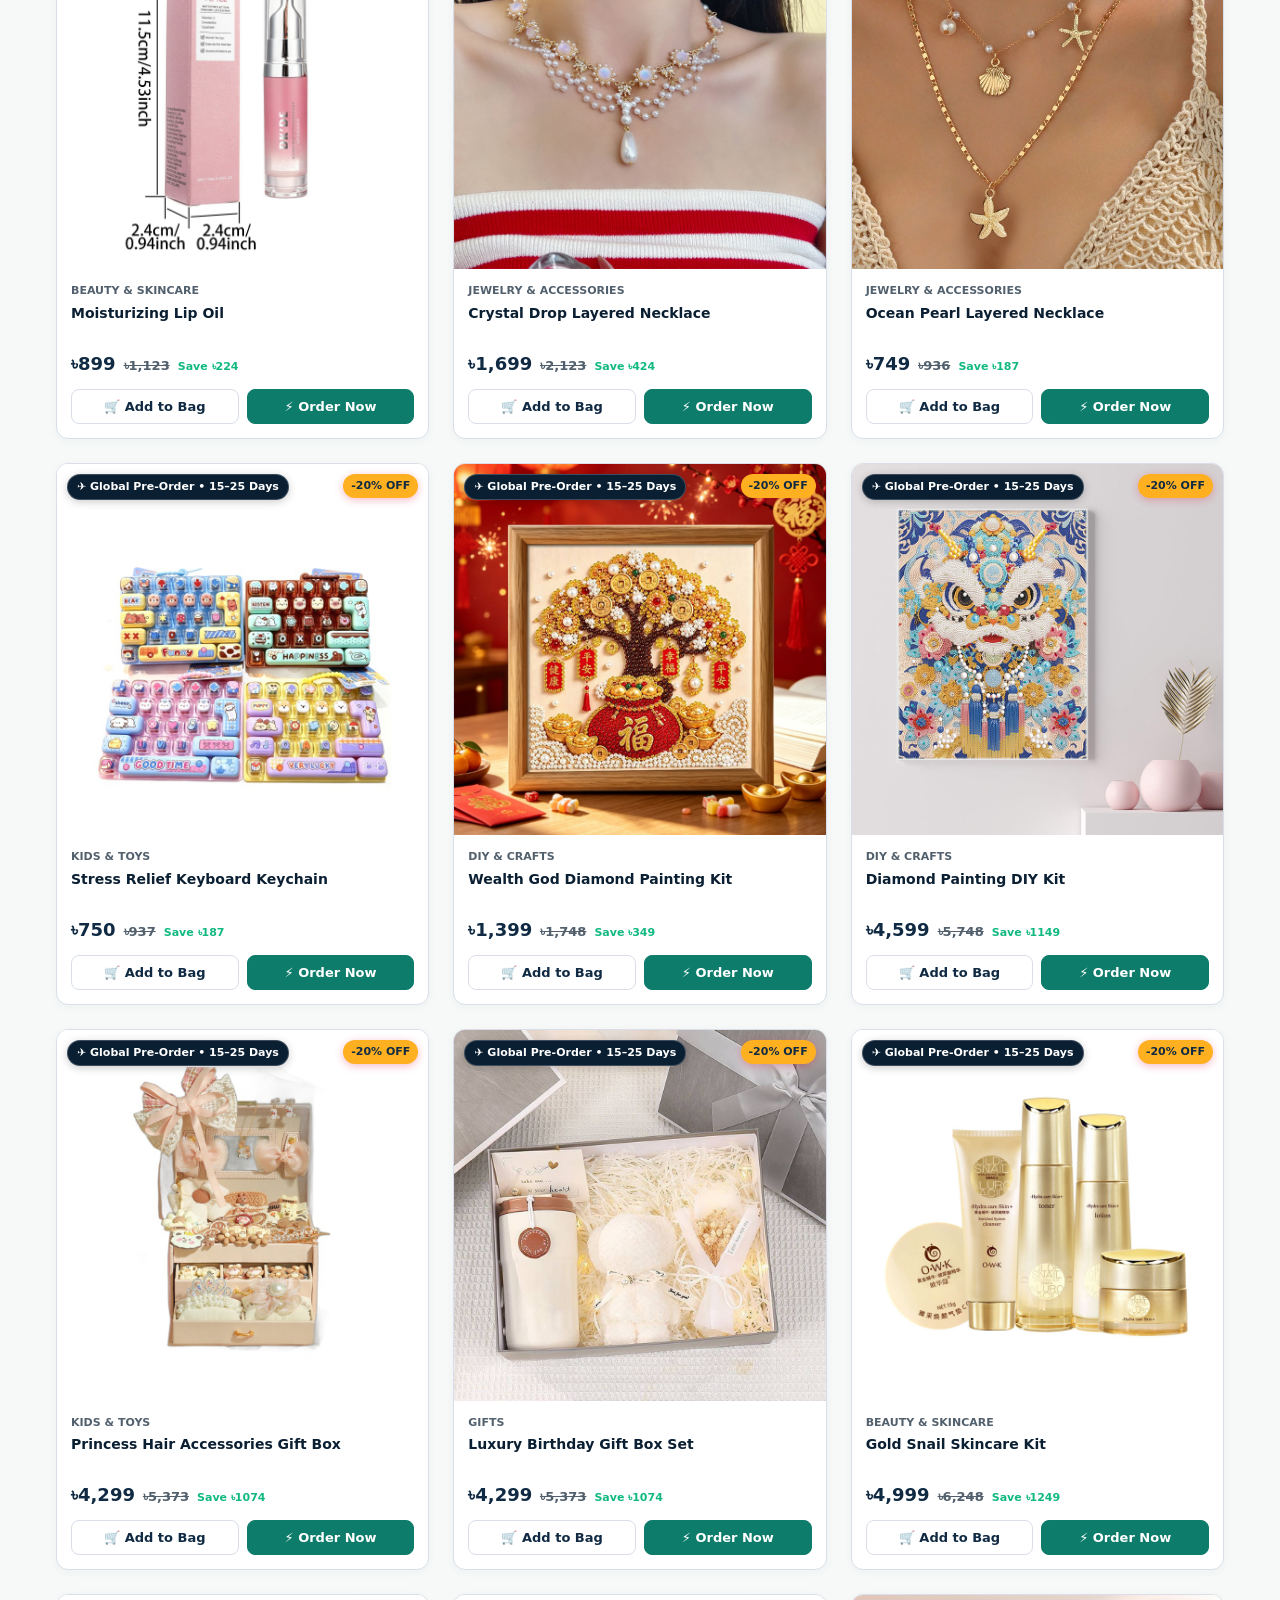
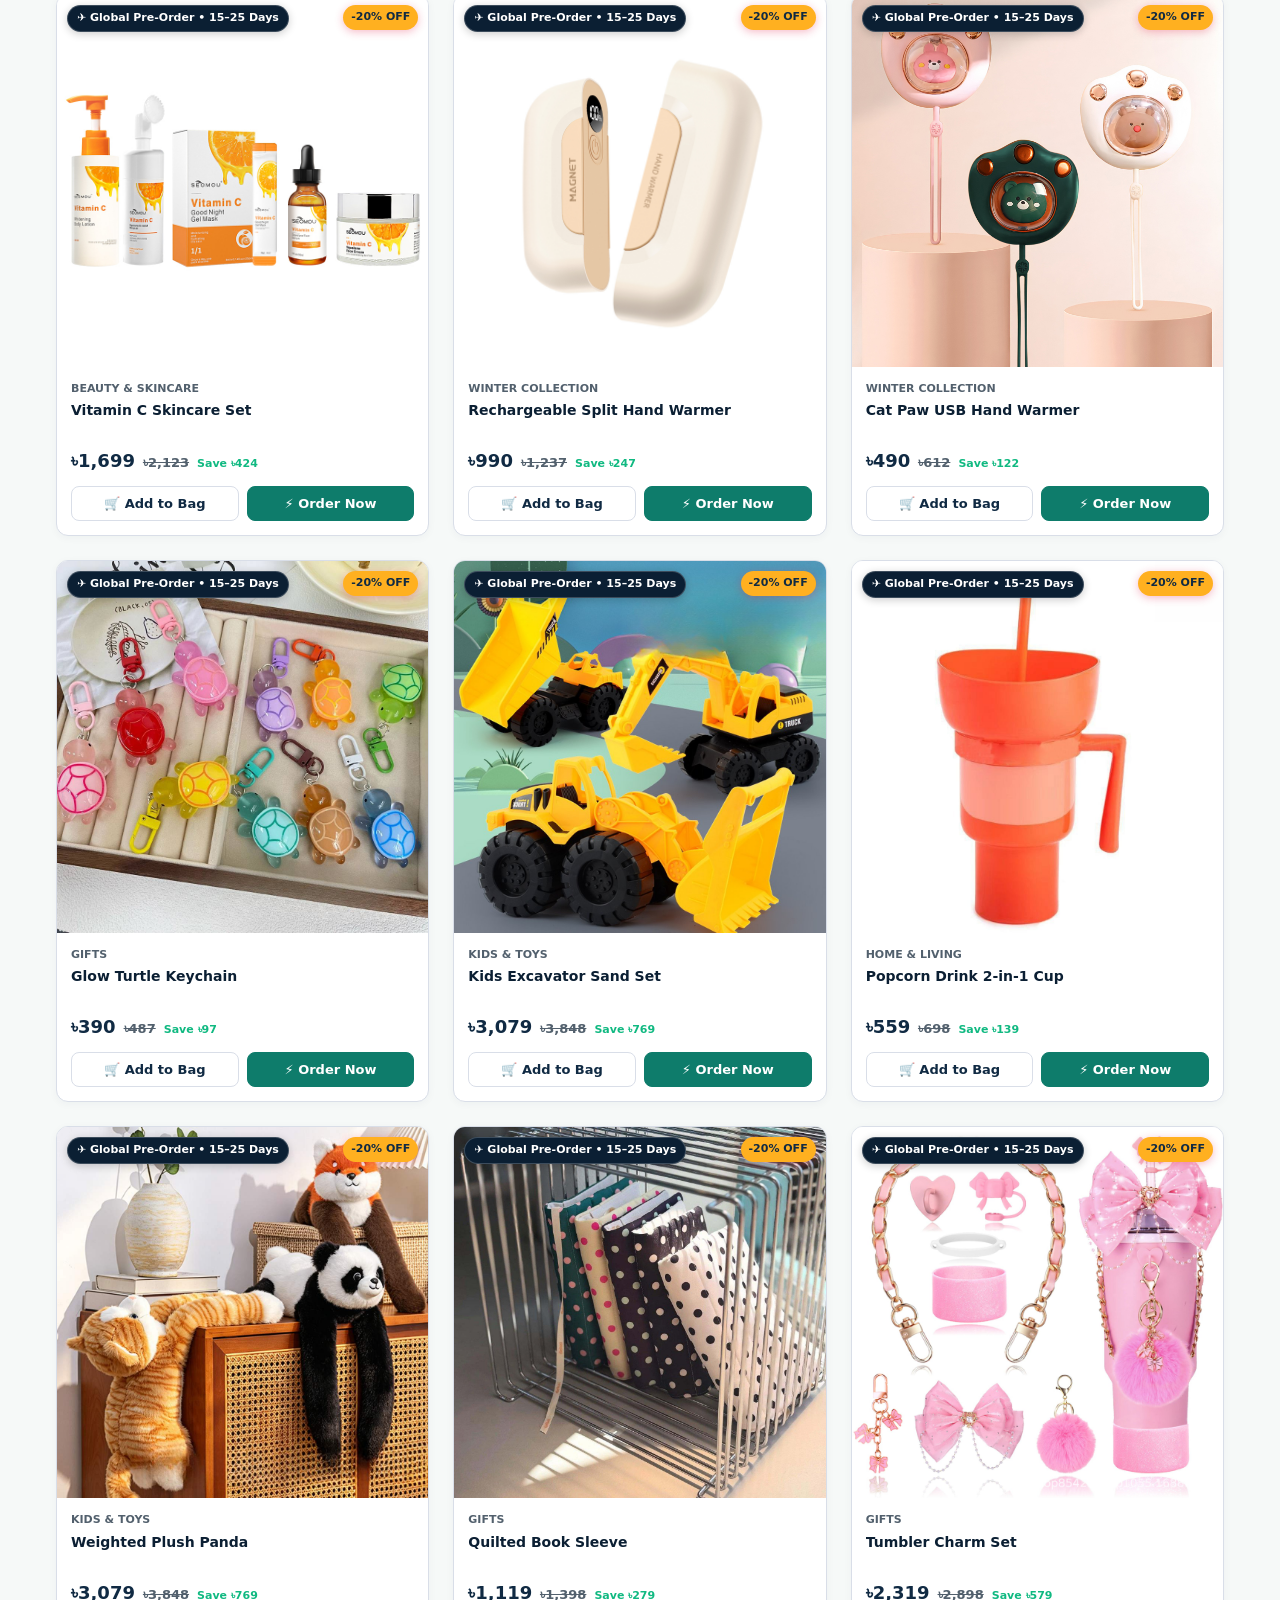
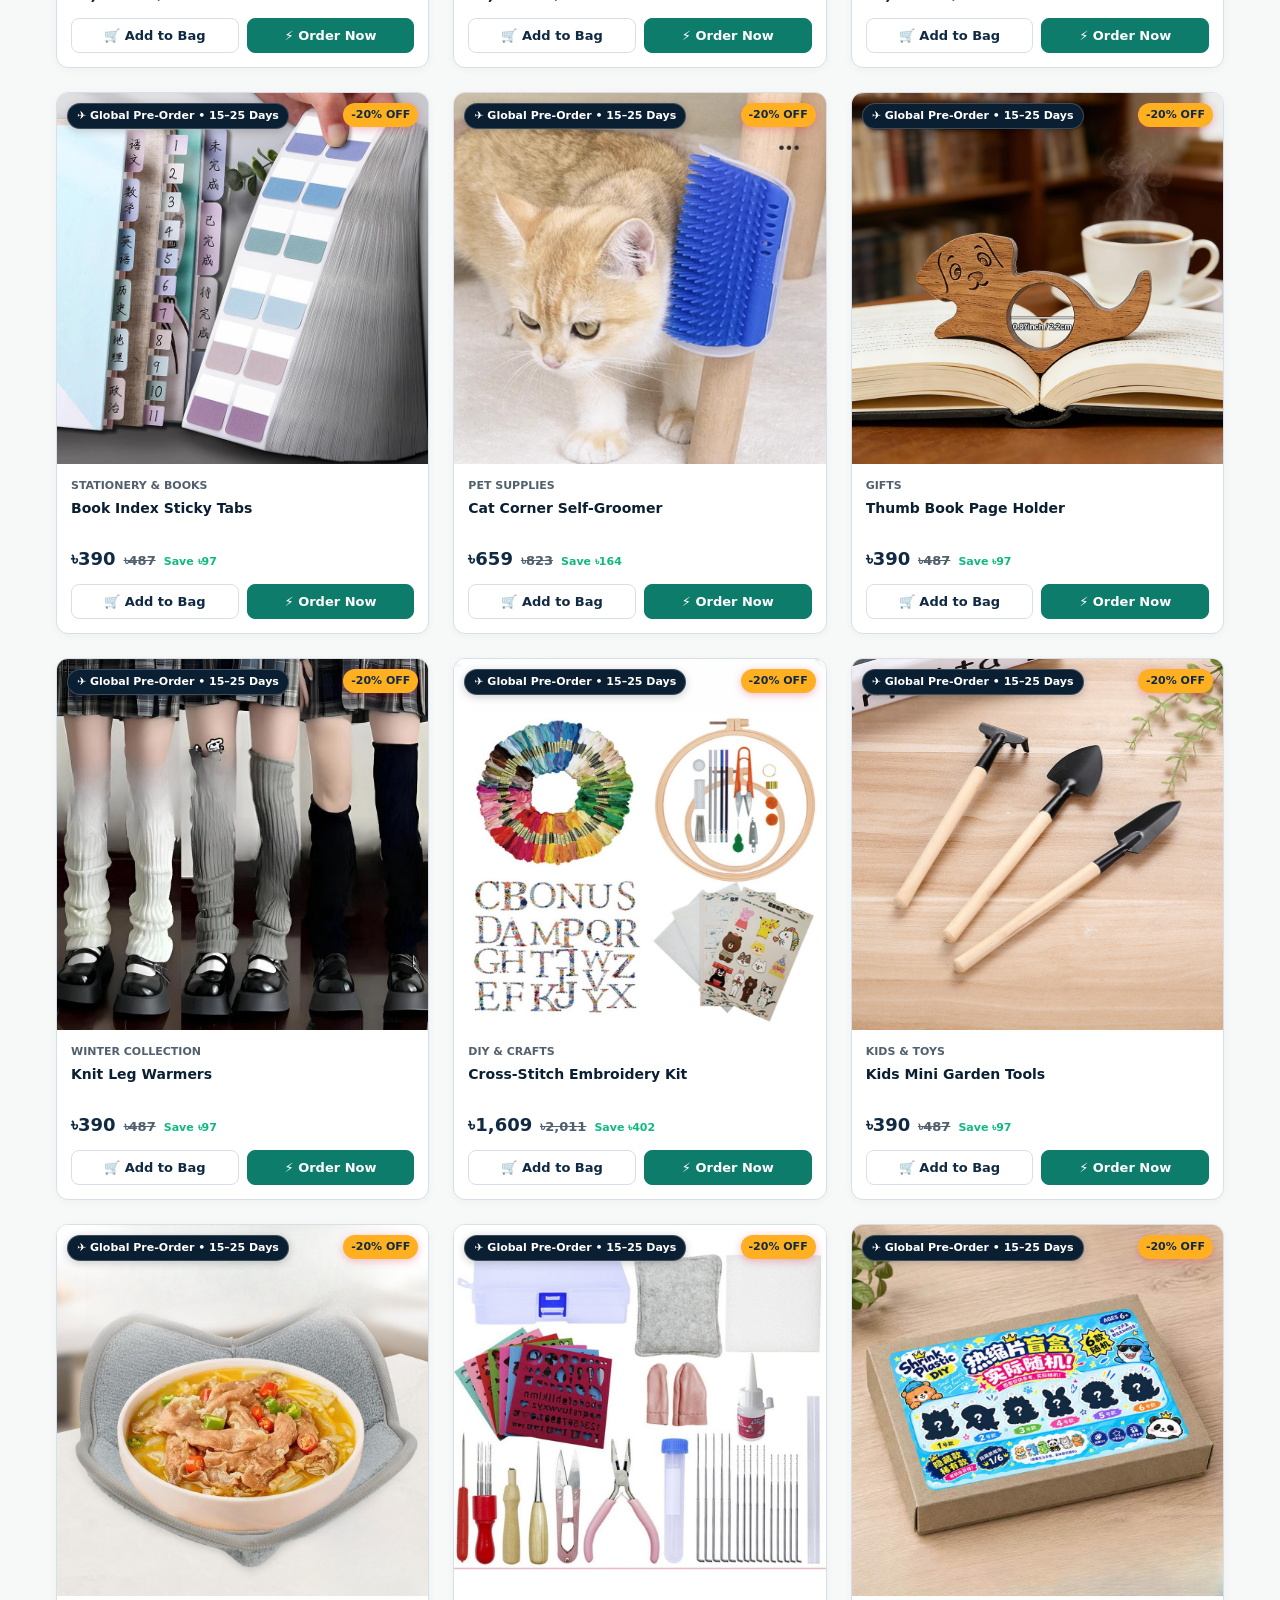
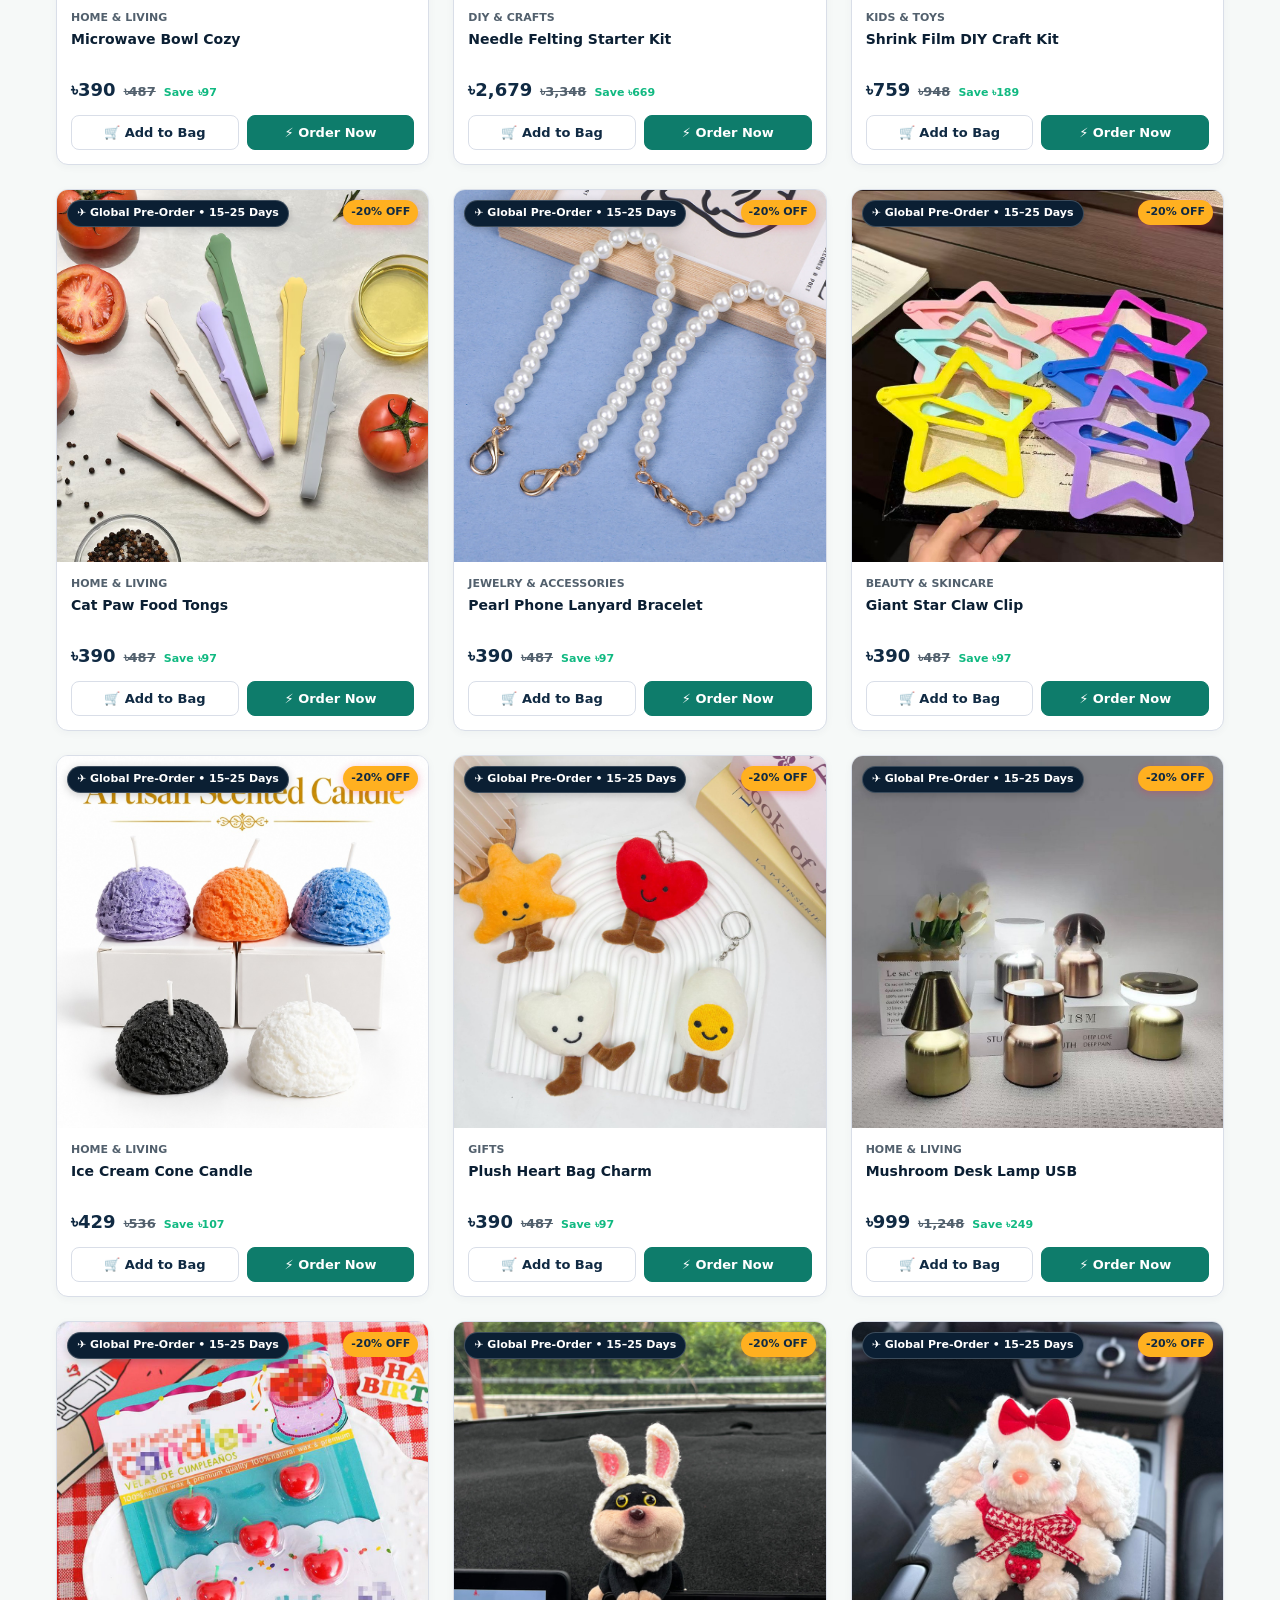
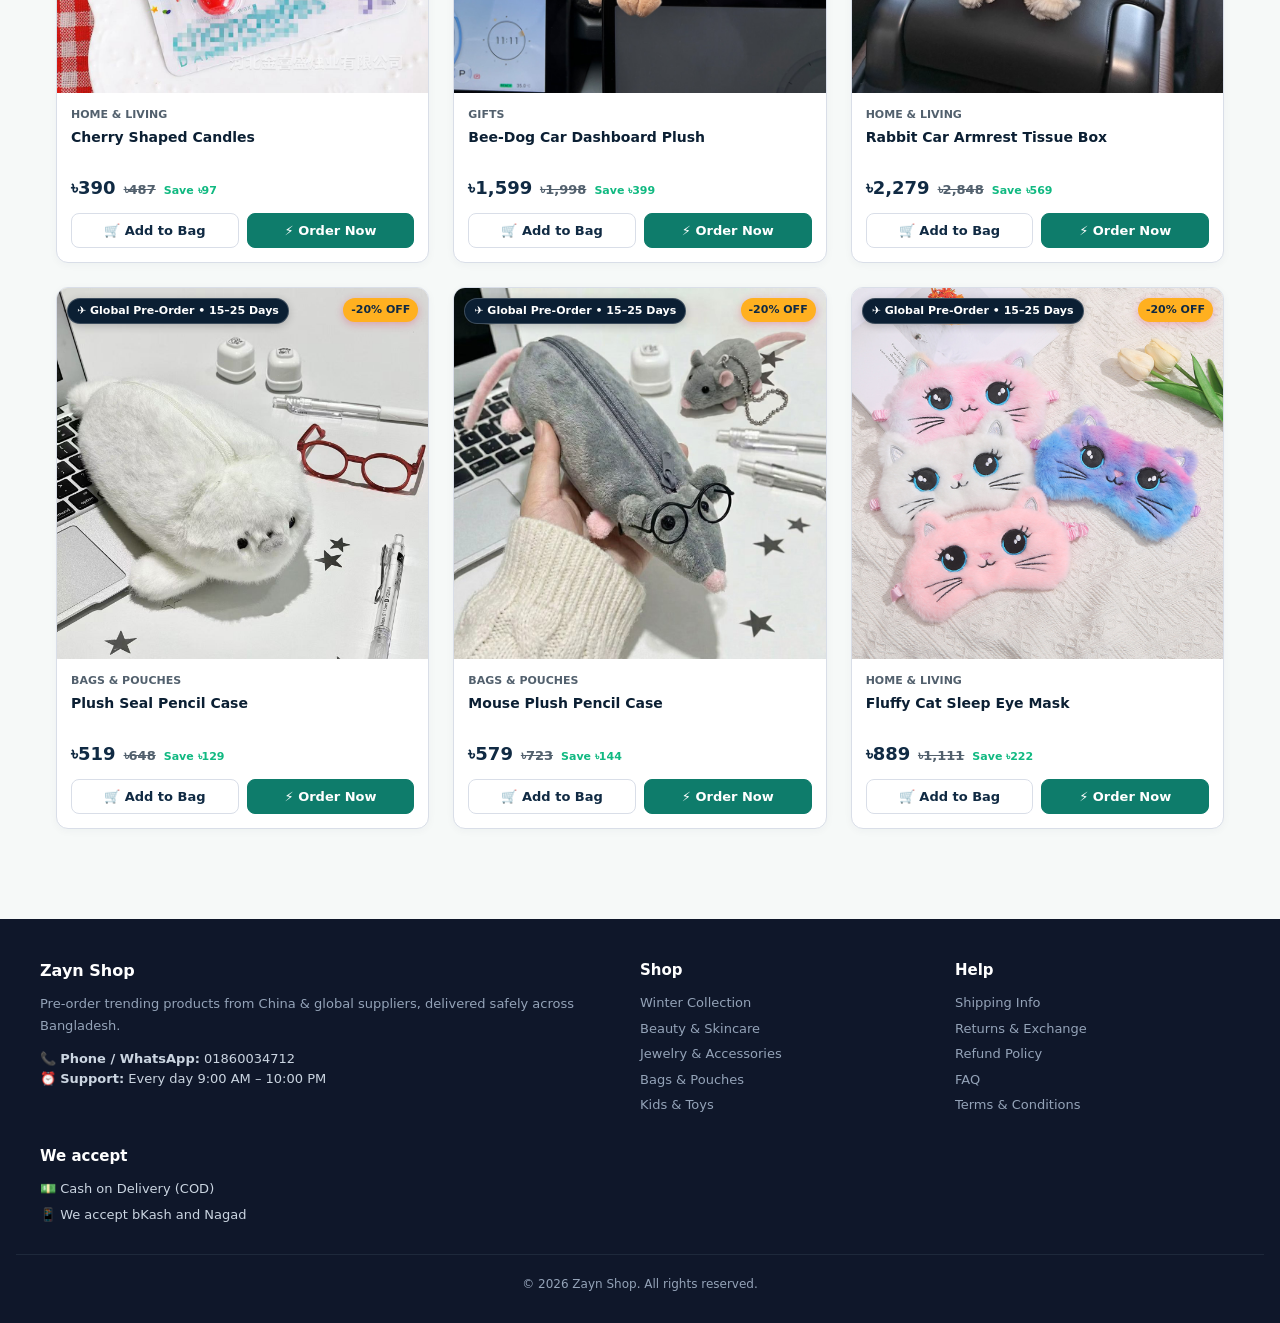
==== commit 81591a06: "fix(ui): enlarge header logo and fix category nav Accessories letter clipping" ====
--- a/index.html
+++ b/index.html
@@ -9,8 +9,8 @@
   <link rel="preconnect" href="https://fonts.googleapis.com">
   <link rel="preconnect" href="https://fonts.gstatic.com" crossorigin>
   <link href="https://fonts.googleapis.com/css2?family=Hind+Siliguri:wght@400;500;600;700;800&family=Inter:wght@400;500;600;700;800&display=swap" rel="stylesheet">
-  <link rel="stylesheet" href="style.css?v=6">
-  <link rel="stylesheet" href="style_ecom.css?v=6">
+  <link rel="stylesheet" href="style.css?v=7">
+  <link rel="stylesheet" href="style_ecom.css?v=7">
 </head>
 <body>
   <!-- Top Announcement Bar -->
--- a/style.css
+++ b/style.css
@@ -112,17 +112,8 @@
 }
 
 .site-logo {
-  height: 38px;
-  width: auto;
-  max-width: 170px;
-  object-fit: contain;
-  display: block;
-}
-
-@media (max-width: 600px) {
-  .site-logo {
-    height: 30px;
-    max-width: 140px;
+    height: 42px;
+    max-width: 185px;
   }
 }
 
--- a/style_ecom.css
+++ b/style_ecom.css
@@ -2125,3 +2125,85 @@
 .mob-nav-badge {
   background: var(--color-accent) !important;
 }
+
+
+/* =========================================================
+   HEADER LOGO ENLARGEMENT & CATEGORY NAV KERNING/CLIPPING FIX
+   ========================================================= */
+
+/* 1. Header Logo - Prominent & Crisp */
+.site-logo {
+  height: 50px !important;
+  width: auto !important;
+  max-width: 230px !important;
+  object-fit: contain !important;
+  display: block !important;
+}
+
+@media (max-width: 600px) {
+  .site-logo {
+    height: 42px !important;
+    max-width: 185px !important;
+  }
+}
+
+/* 2. Category Nav Bar - Prevents any character clipping */
+.category-nav-bar {
+  padding: 10px 0 !important;
+  overflow: hidden !important;
+}
+
+.category-nav-inner {
+  max-width: 1200px !important;
+  margin: 0 auto !important;
+  padding: 0 16px !important;
+  display: flex !important;
+  align-items: center !important;
+  justify-content: flex-start !important;
+  gap: 20px !important;
+  overflow-x: auto !important;
+  -webkit-overflow-scrolling: touch !important;
+  white-space: nowrap !important;
+  scrollbar-width: none !important;
+}
+
+@media (min-width: 960px) {
+  .category-nav-inner {
+    justify-content: center !important;
+  }
+}
+
+.category-nav-link {
+  font-family: 'Inter', -apple-system, BlinkMacSystemFont, "Segoe UI", Roboto, sans-serif !important;
+  font-size: 14px !important;
+  font-weight: 600 !important;
+  white-space: nowrap !important;
+  flex-shrink: 0 !important;
+  display: inline-flex !important;
+  align-items: center !important;
+  gap: 6px !important;
+  padding: 8px 12px !important;
+  border-radius: 8px !important;
+  letter-spacing: 0.25px !important;
+}
+
+.category-nav-link span {
+  white-space: nowrap !important;
+  display: inline-block !important;
+}
+
+.cat-pill {
+  white-space: nowrap !important;
+  flex-shrink: 0 !important;
+  font-family: 'Inter', 'Hind Siliguri', sans-serif !important;
+  font-size: 13px !important;
+  font-weight: 600 !important;
+  padding: 8px 16px !important;
+  border-radius: 999px !important;
+  letter-spacing: 0.2px !important;
+}
+
+.cat-pill span {
+  white-space: nowrap !important;
+  display: inline-block !important;
+}
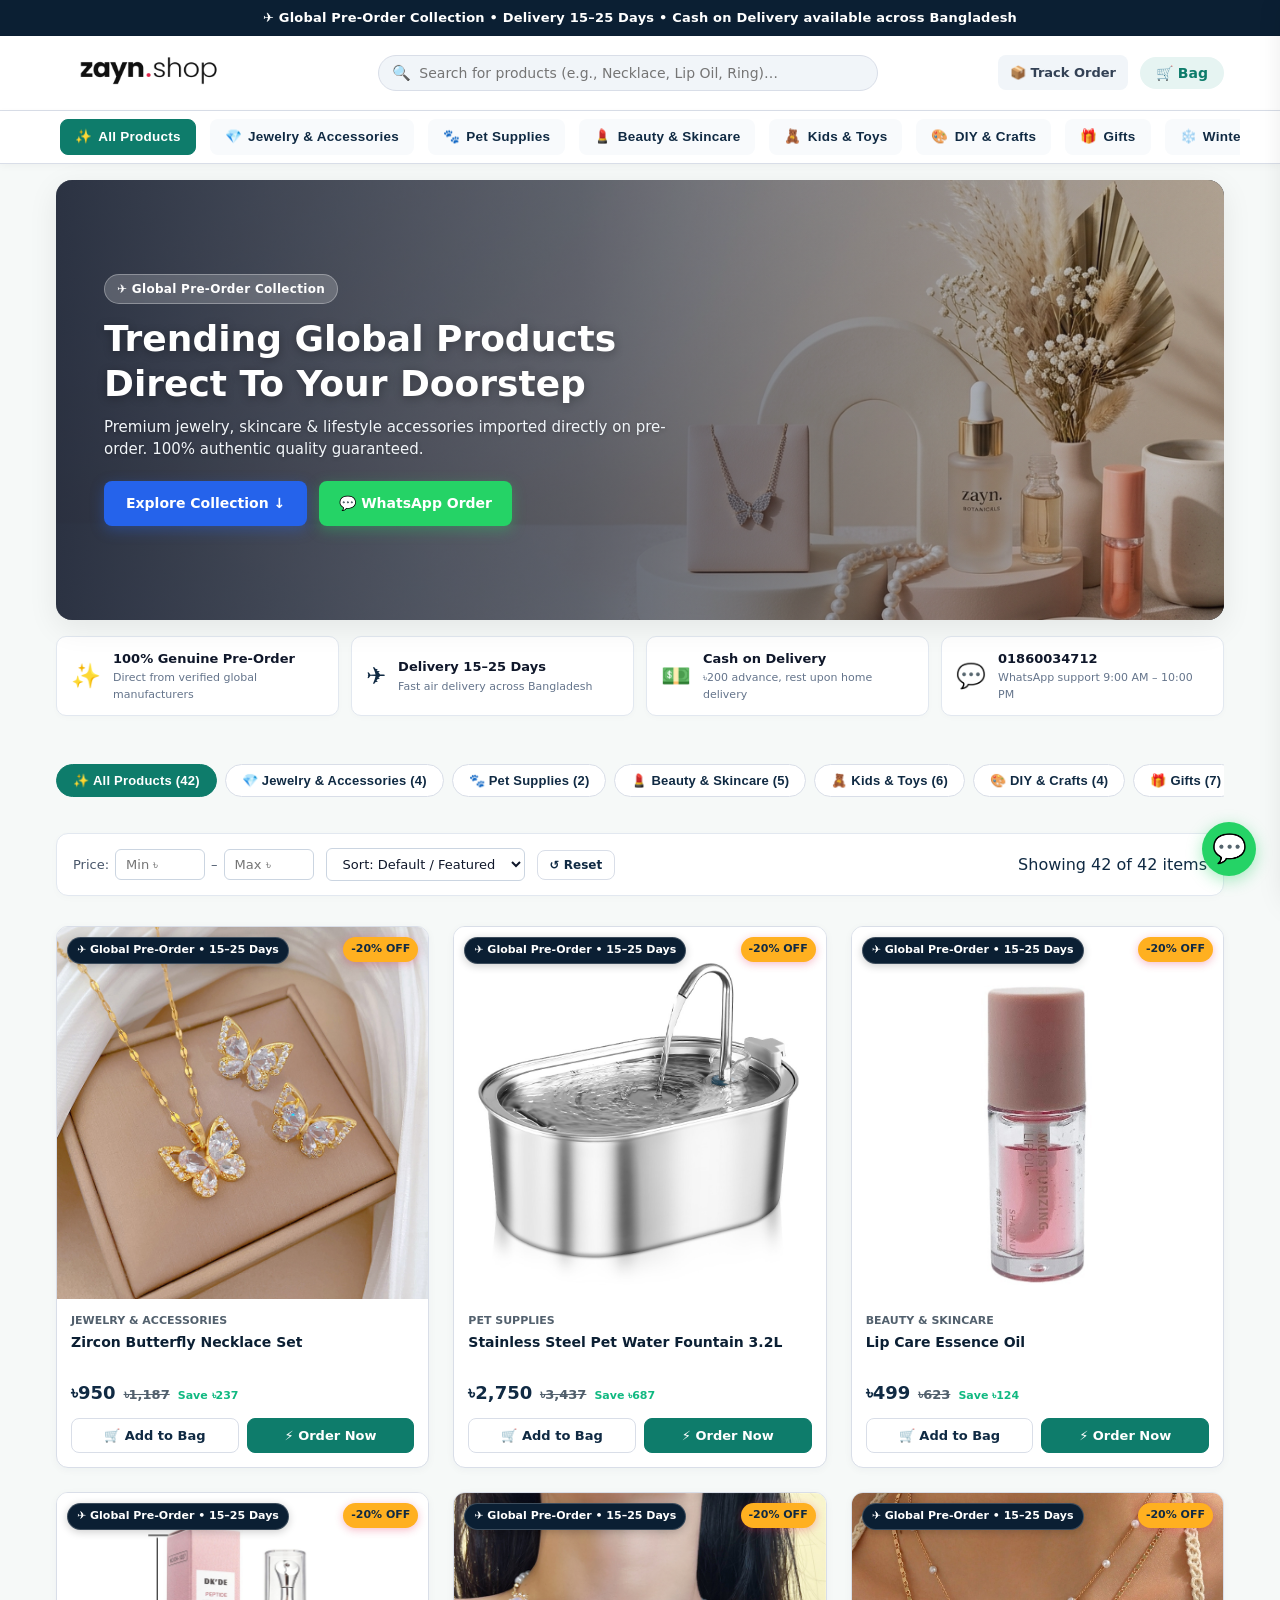
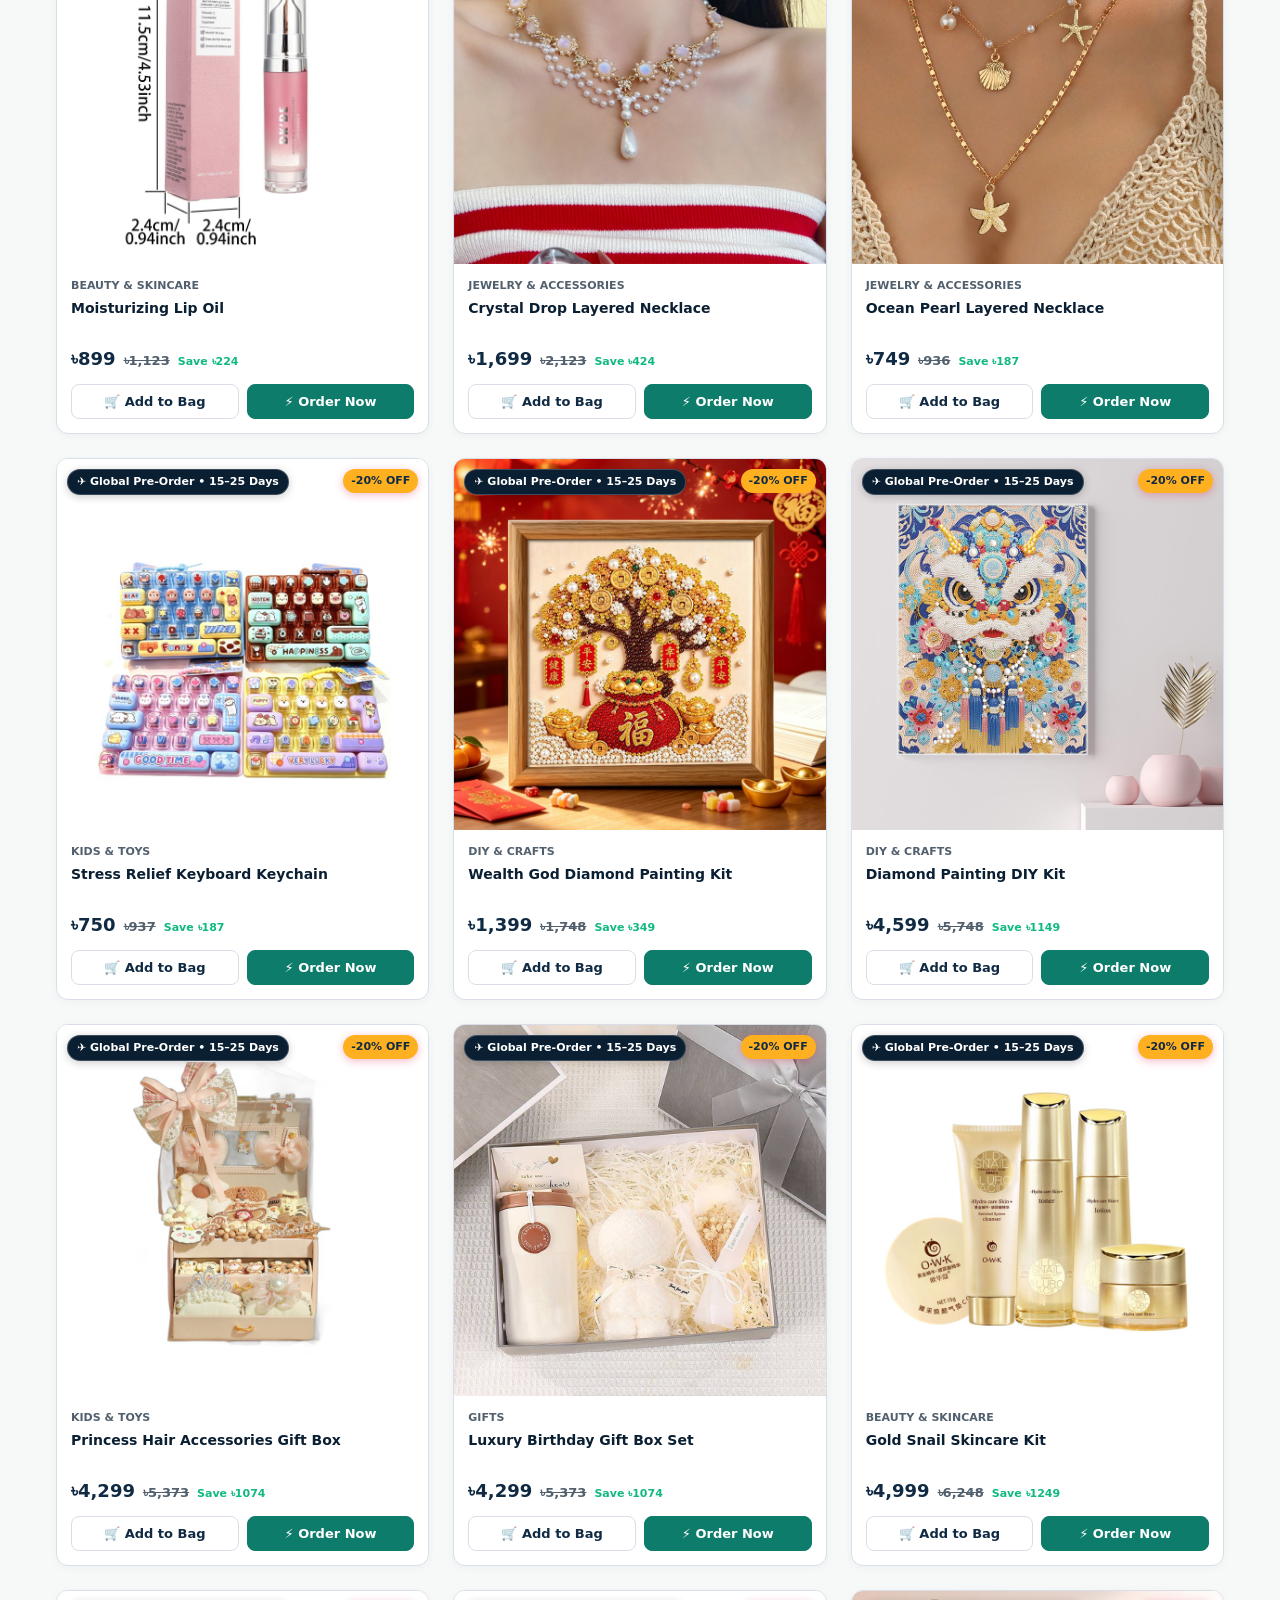
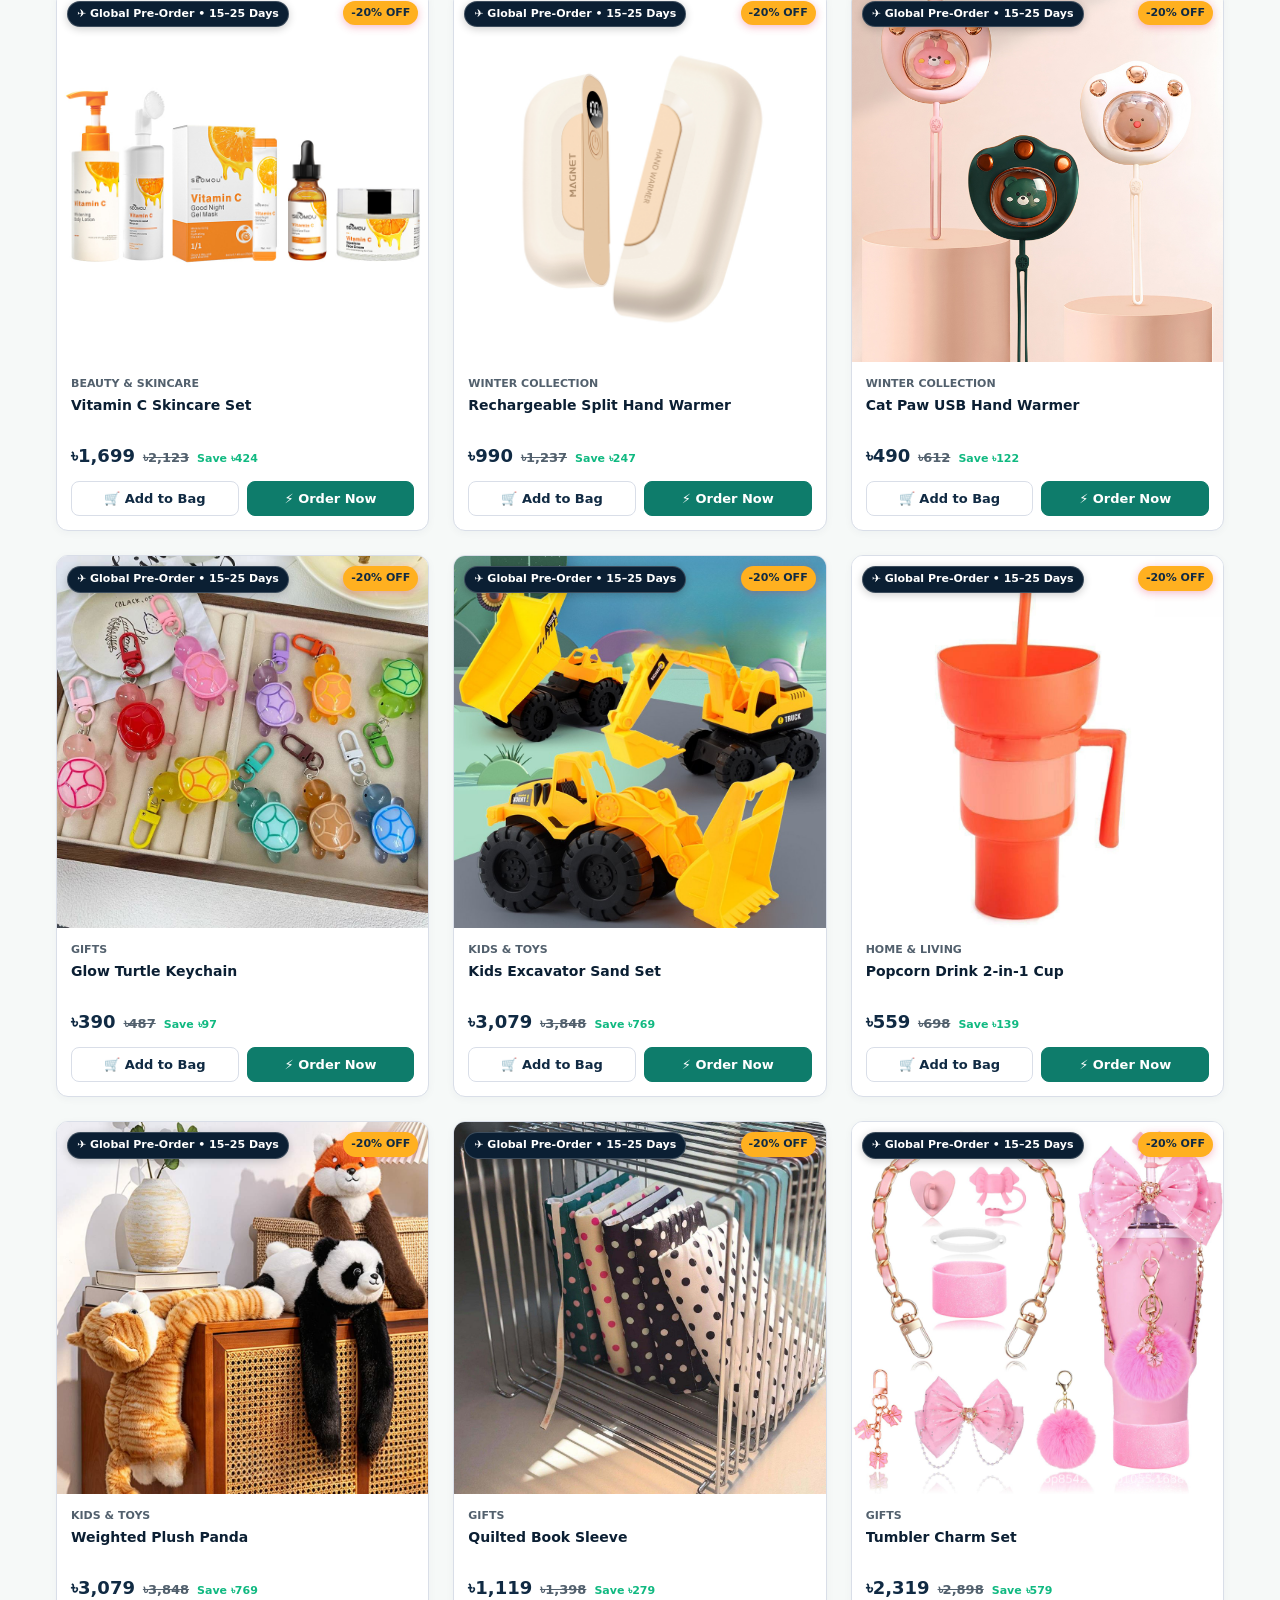
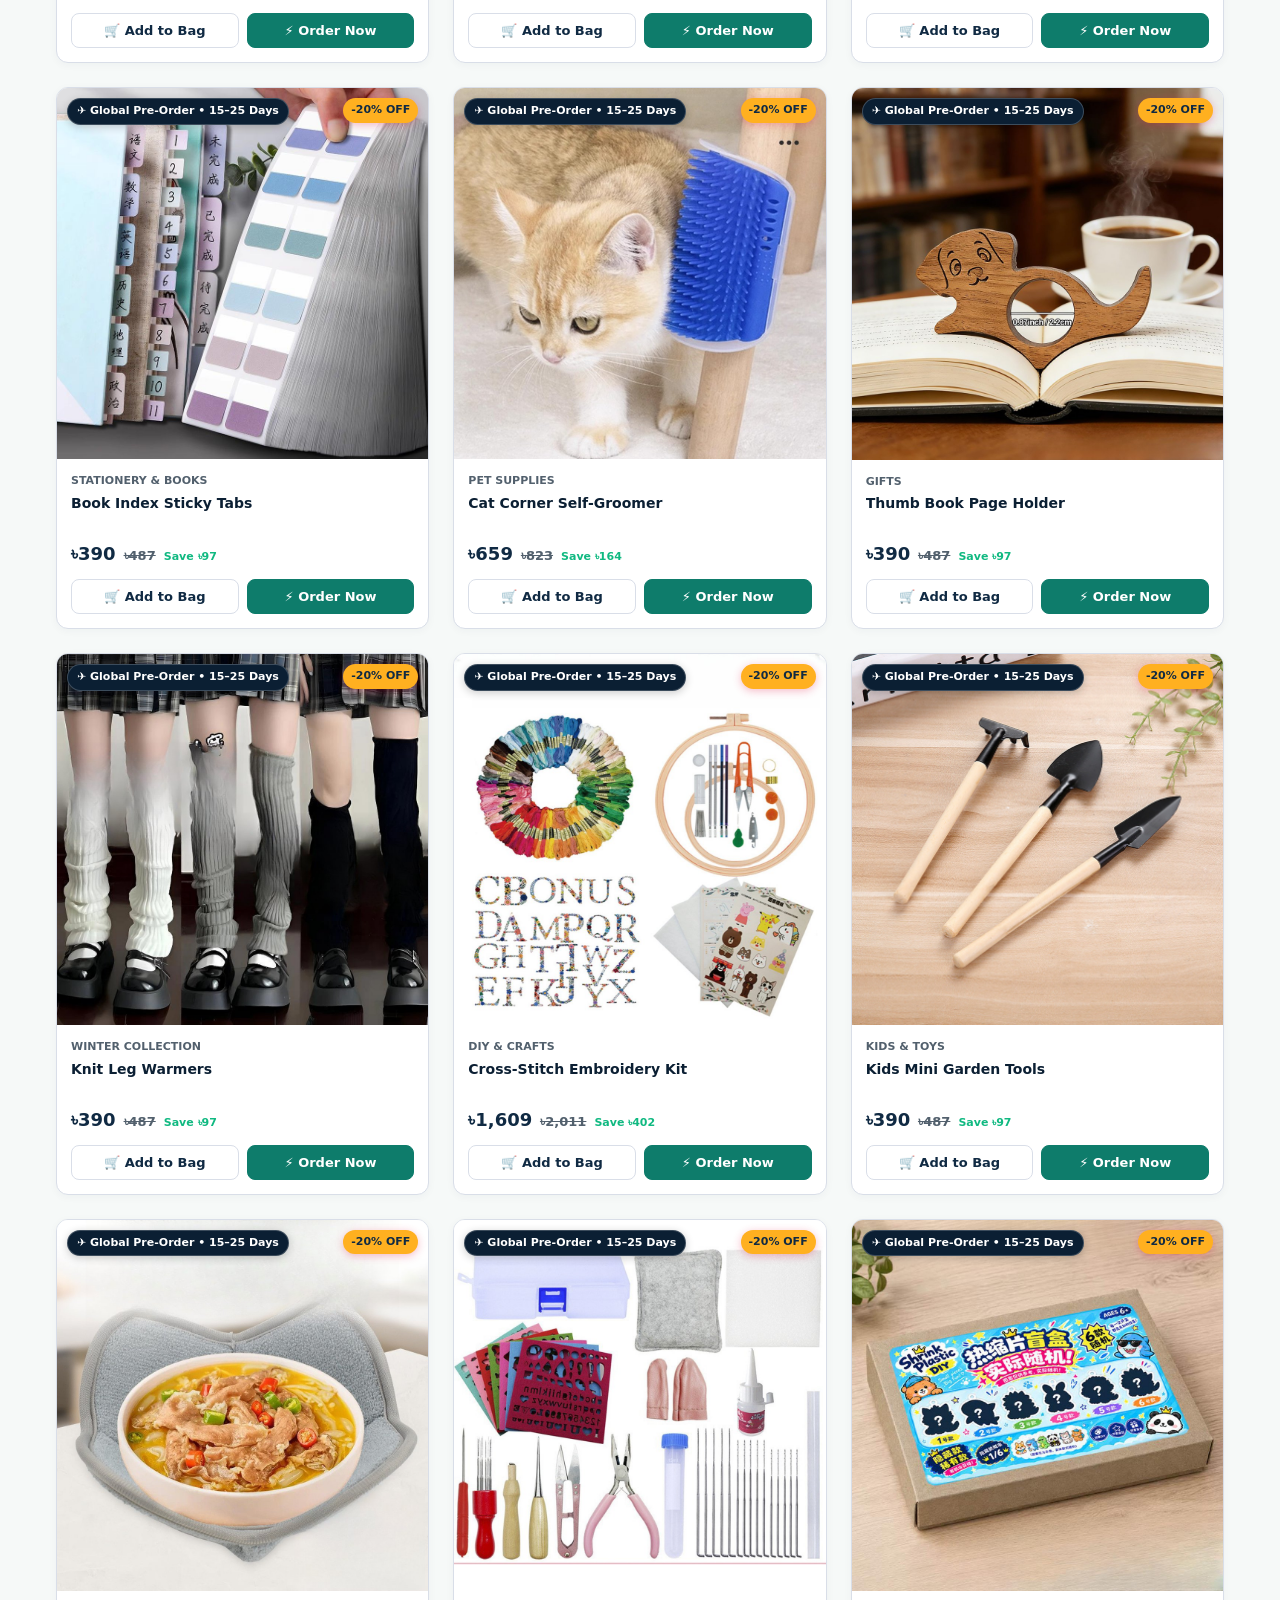
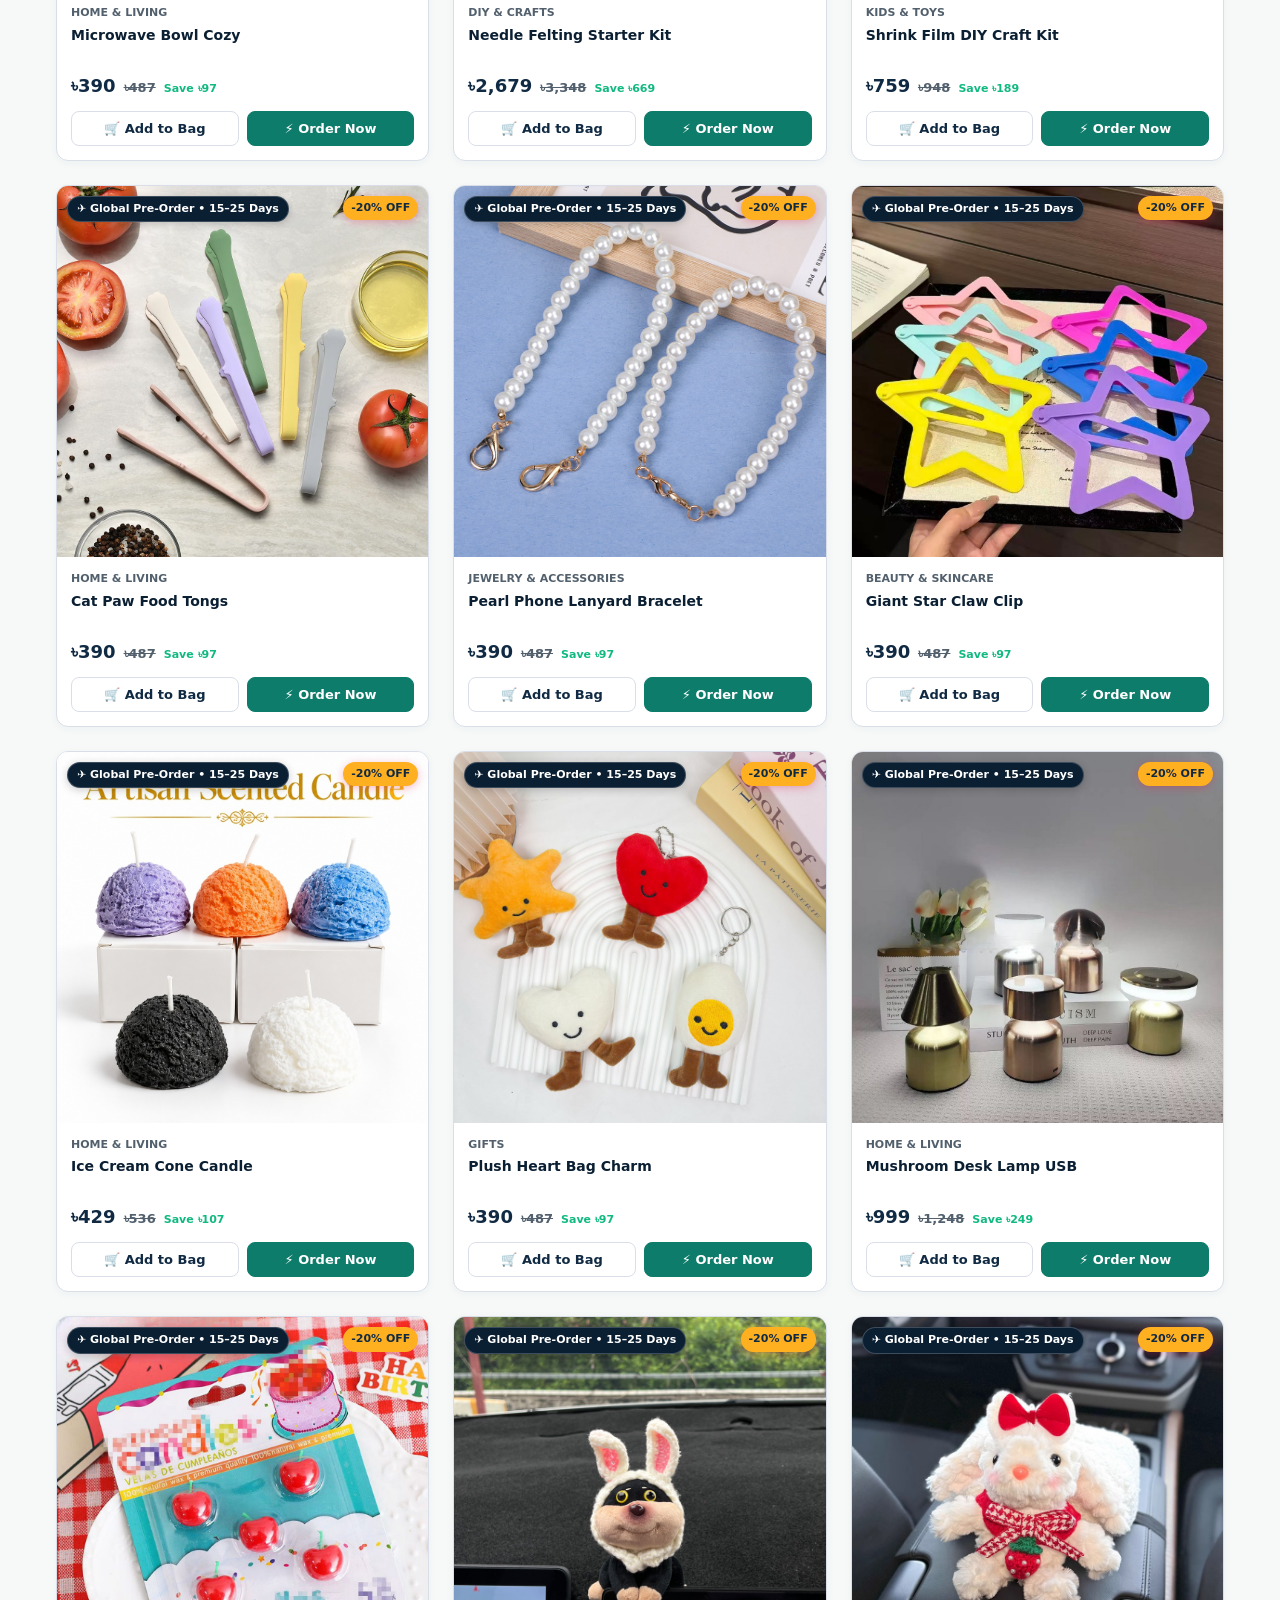
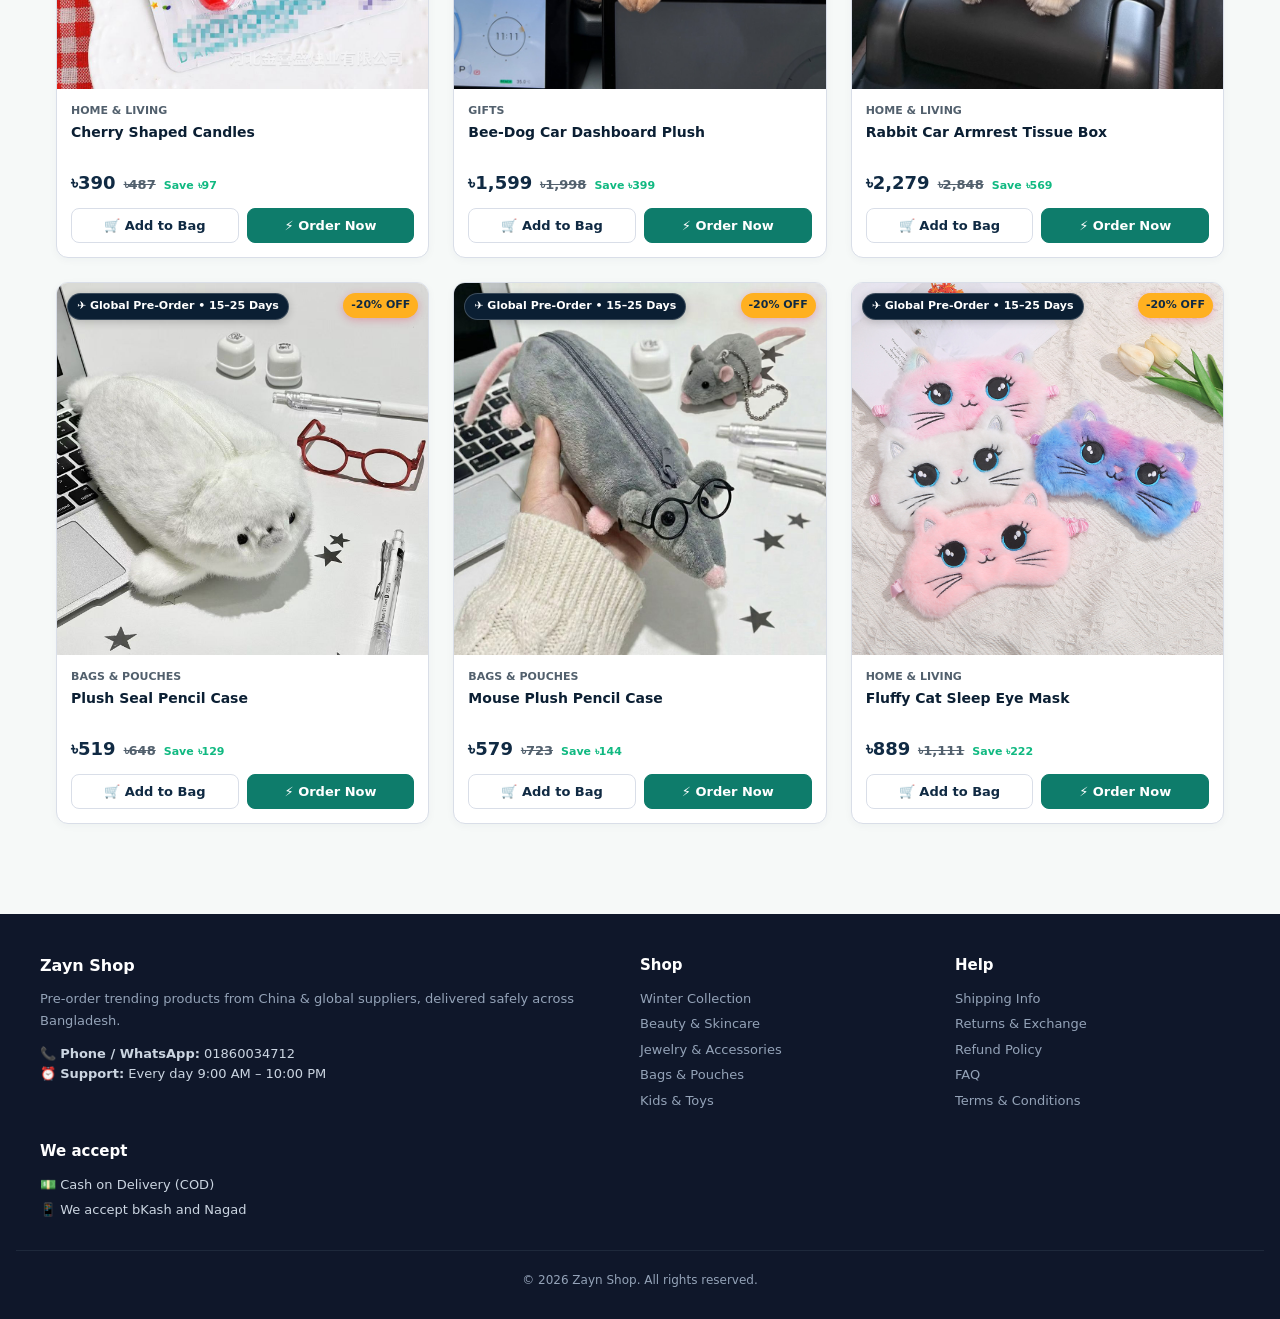
==== commit 0652cf32: "fix(nav): eliminate left-side overflow data loss by setting flex-start alignment and adding mouse wh" ====
--- a/index.html
+++ b/index.html
@@ -10,7 +10,7 @@
   <link rel="preconnect" href="https://fonts.gstatic.com" crossorigin>
   <link href="https://fonts.googleapis.com/css2?family=Hind+Siliguri:wght@400;500;600;700;800&family=Inter:wght@400;500;600;700;800&display=swap" rel="stylesheet">
   <link rel="stylesheet" href="style.css?v=7">
-  <link rel="stylesheet" href="style_ecom.css?v=7">
+  <link rel="stylesheet" href="style_ecom.css?v=8">
 </head>
 <body>
   <!-- Top Announcement Bar -->
@@ -191,6 +191,6 @@
 
   <!-- Scripts -->
   <script src="config.js?v=4"></script>
-  <script src="app.js?v=5"></script>
+  <script src="app.js?v=8"></script>
 </body>
 </html>
--- a/style_ecom.css
+++ b/style_ecom.css
@@ -123,11 +123,12 @@
   padding: 0 16px;
   display: flex;
   align-items: center;
-  justify-content: center;
-  gap: 24px;
+  justify-content: flex-start !important;
+  gap: 16px;
   overflow-x: auto;
   white-space: nowrap;
   scrollbar-width: none;
+  scroll-behavior: smooth;
 }
 .category-nav-inner::-webkit-scrollbar { display: none; }
 
@@ -2167,11 +2168,7 @@
   scrollbar-width: none !important;
 }
 
-@media (min-width: 960px) {
-  .category-nav-inner {
-    justify-content: center !important;
-  }
-}
+/* Removed justify-content: center to prevent left-side category clipping */
 
 .category-nav-link {
   font-family: 'Inter', -apple-system, BlinkMacSystemFont, "Segoe UI", Roboto, sans-serif !important;
@@ -2207,3 +2204,79 @@
   white-space: nowrap !important;
   display: inline-block !important;
 }
+
+
+/* =========================================================
+   CATEGORY NAV PERMANENT FIX: NO LEFT-SIDE DATA LOSS
+   ========================================================= */
+.category-nav-bar {
+  position: sticky !important;
+  top: 60px !important;
+  z-index: 90 !important;
+  background: #ffffff !important;
+  border-bottom: 1px solid var(--color-border, #d9dee8) !important;
+  padding: 8px 0 !important;
+}
+
+.category-nav-inner {
+  max-width: 1200px !important;
+  margin: 0 auto !important;
+  padding: 0 20px !important;
+  display: flex !important;
+  align-items: center !important;
+  justify-content: flex-start !important; /* ALWAYS start from beginning! Never center! */
+  gap: 14px !important;
+  overflow-x: auto !important;
+  -webkit-overflow-scrolling: touch !important;
+  white-space: nowrap !important;
+  scrollbar-width: thin !important;
+  scrollbar-color: #cbd5e1 transparent !important;
+  scroll-behavior: smooth !important;
+}
+
+.category-nav-inner::-webkit-scrollbar {
+  height: 3px !important;
+  display: block !important;
+}
+
+.category-nav-inner::-webkit-scrollbar-track {
+  background: transparent !important;
+}
+
+.category-nav-inner::-webkit-scrollbar-thumb {
+  background: #cbd5e1 !important;
+  border-radius: 4px !important;
+}
+
+.category-nav-link {
+  flex-shrink: 0 !important;
+  white-space: nowrap !important;
+  display: inline-flex !important;
+  align-items: center !important;
+  gap: 6px !important;
+  font-family: 'Inter', -apple-system, BlinkMacSystemFont, "Segoe UI", Roboto, sans-serif !important;
+  font-size: 13.5px !important;
+  font-weight: 600 !important;
+  padding: 7px 14px !important;
+  border-radius: 8px !important;
+  border: 1px solid transparent !important;
+  background: #f8fafc !important;
+  color: var(--color-ink, #102a43) !important;
+  transition: all 0.2s ease !important;
+}
+
+.category-nav-link:hover {
+  background: #e2e8f0 !important;
+  color: #0f172a !important;
+}
+
+.category-nav-link.active {
+  background: var(--color-accent, #0e7c6b) !important;
+  color: #ffffff !important;
+  border-color: var(--color-accent, #0e7c6b) !important;
+  font-weight: 700 !important;
+}
+
+.category-nav-link.active::after {
+  display: none !important;
+}
